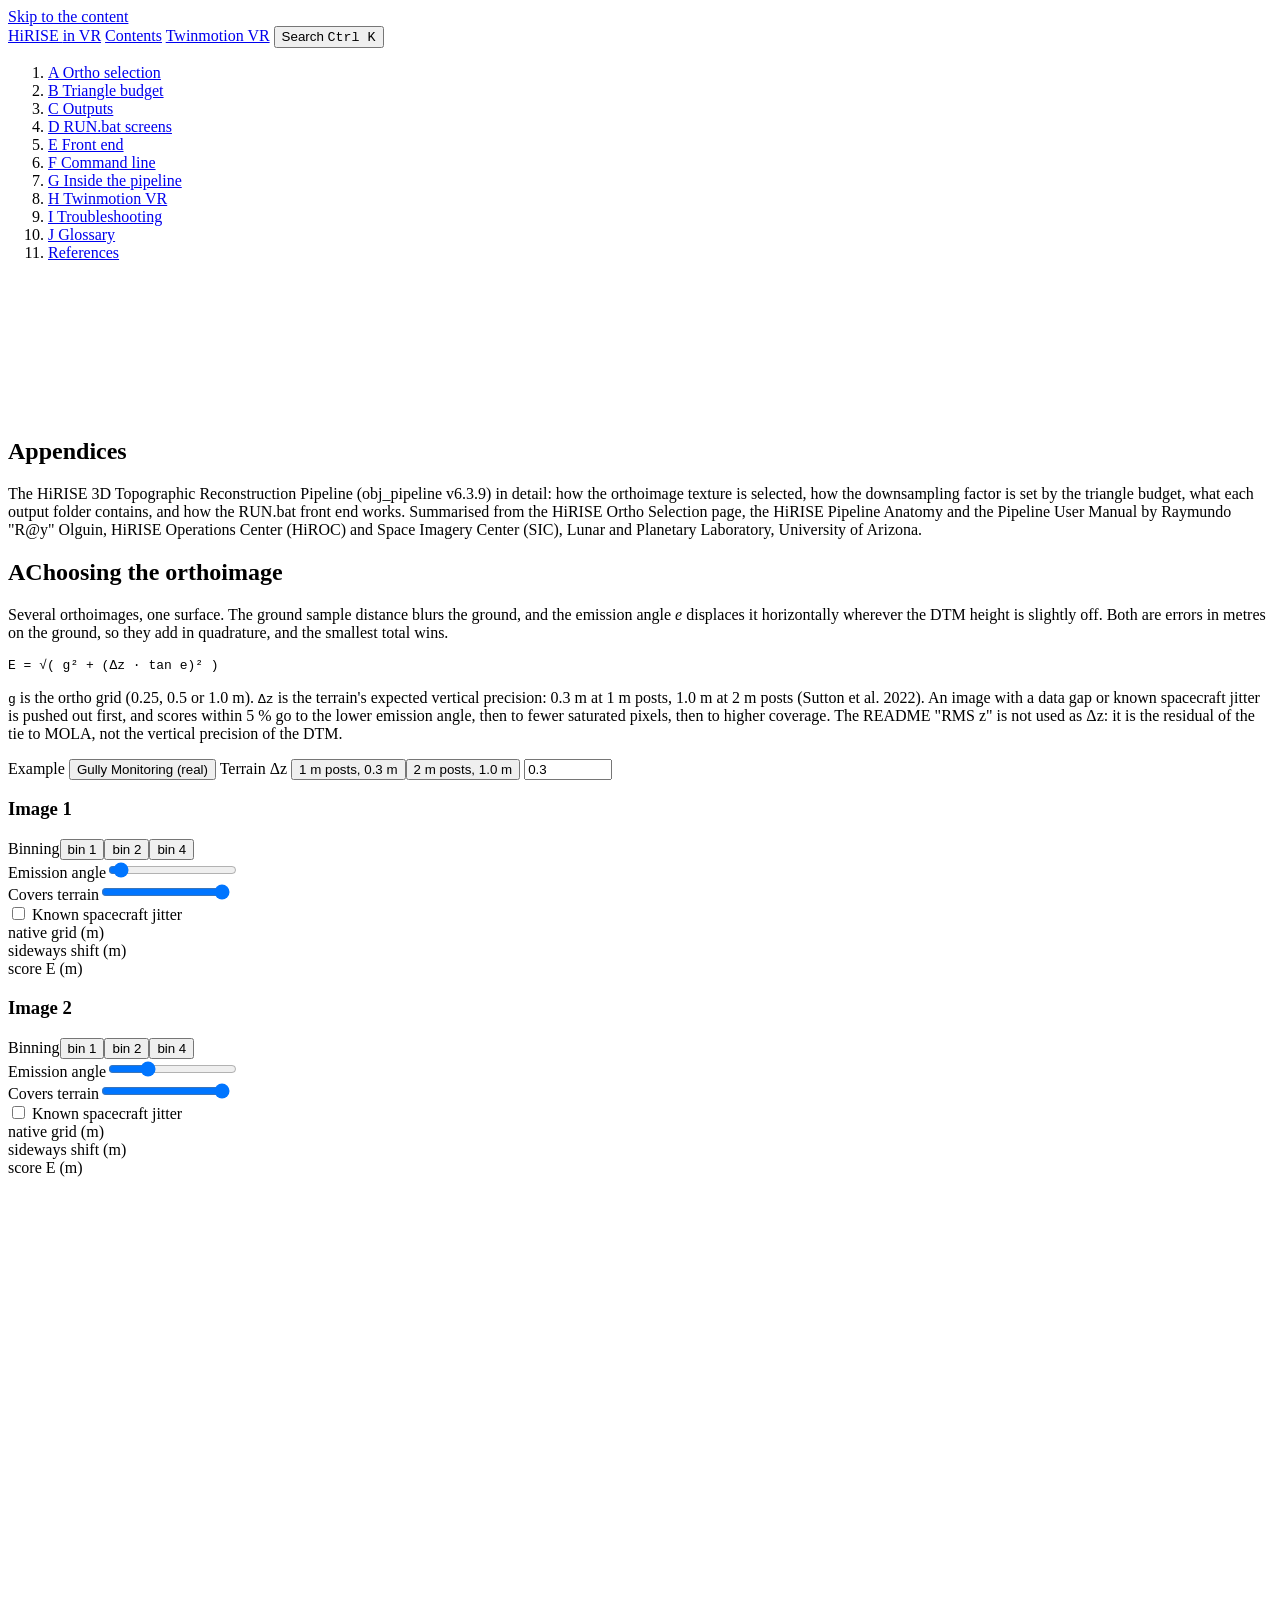
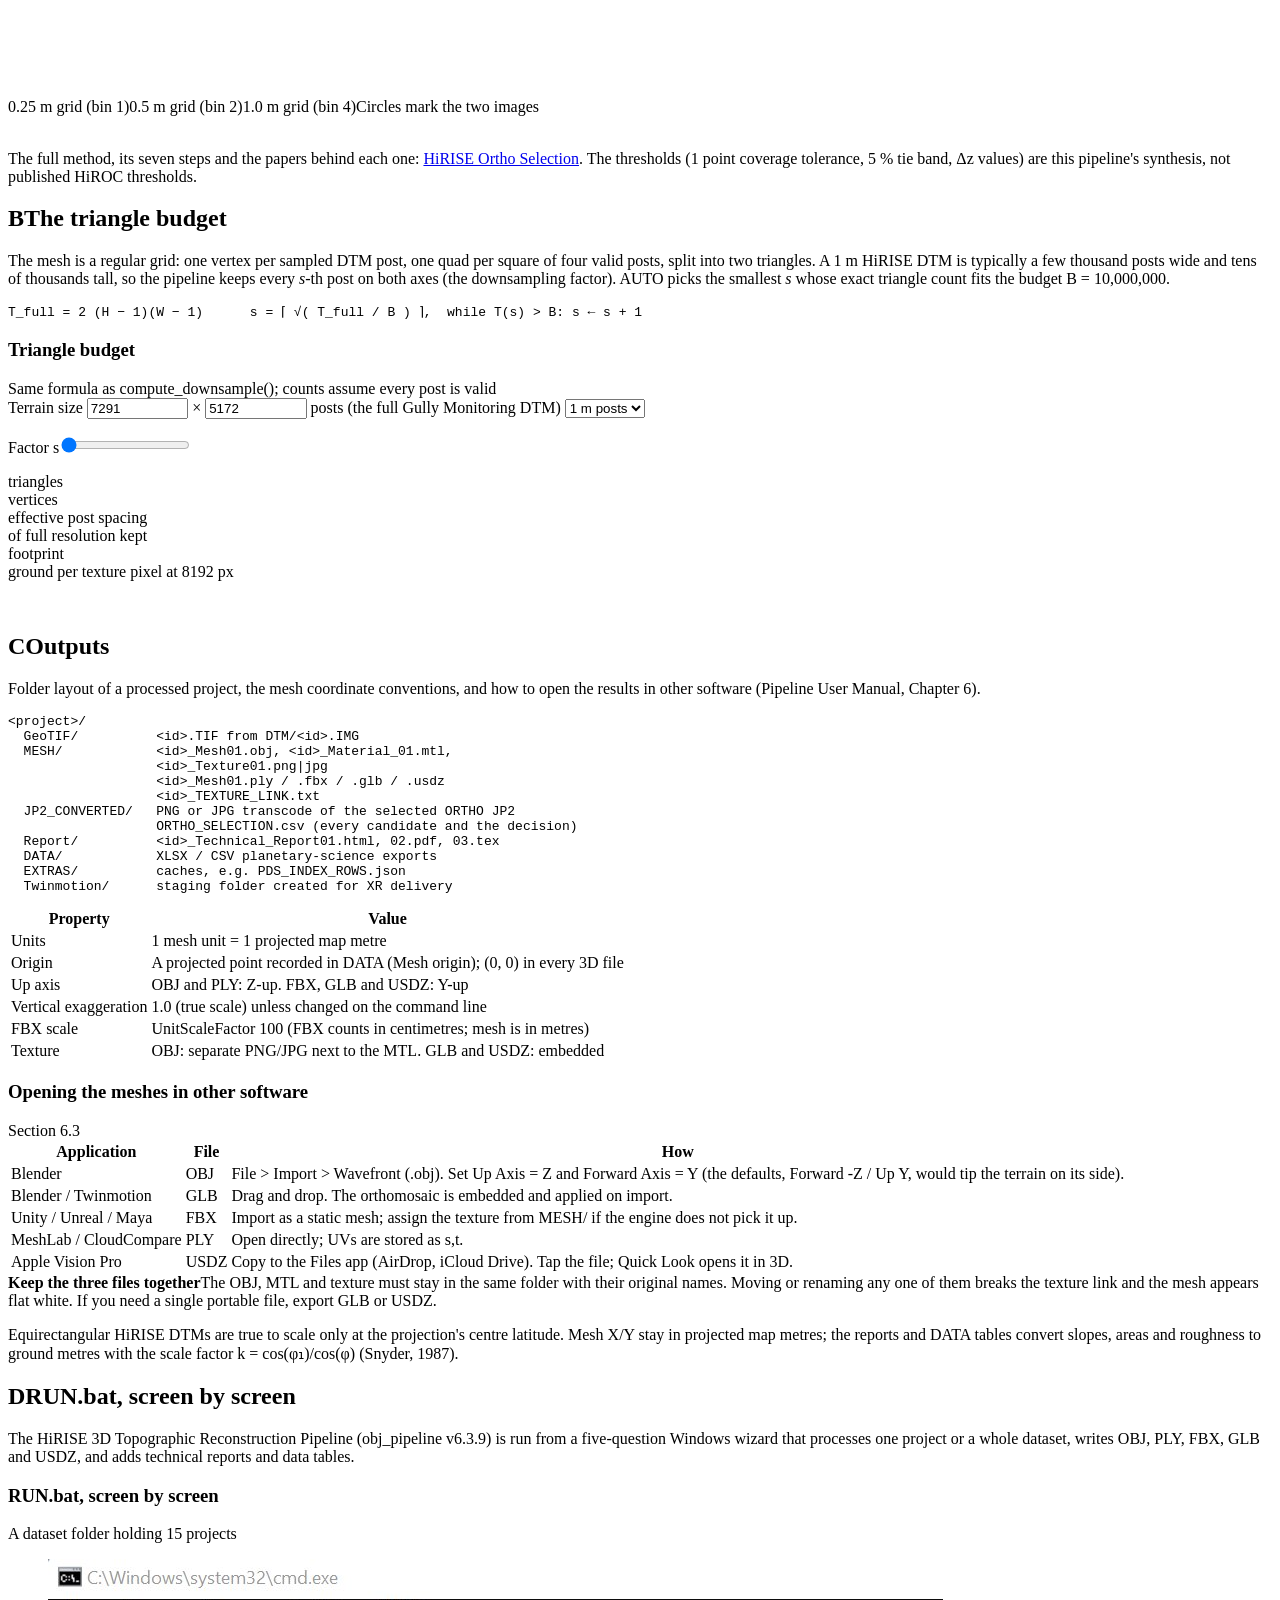
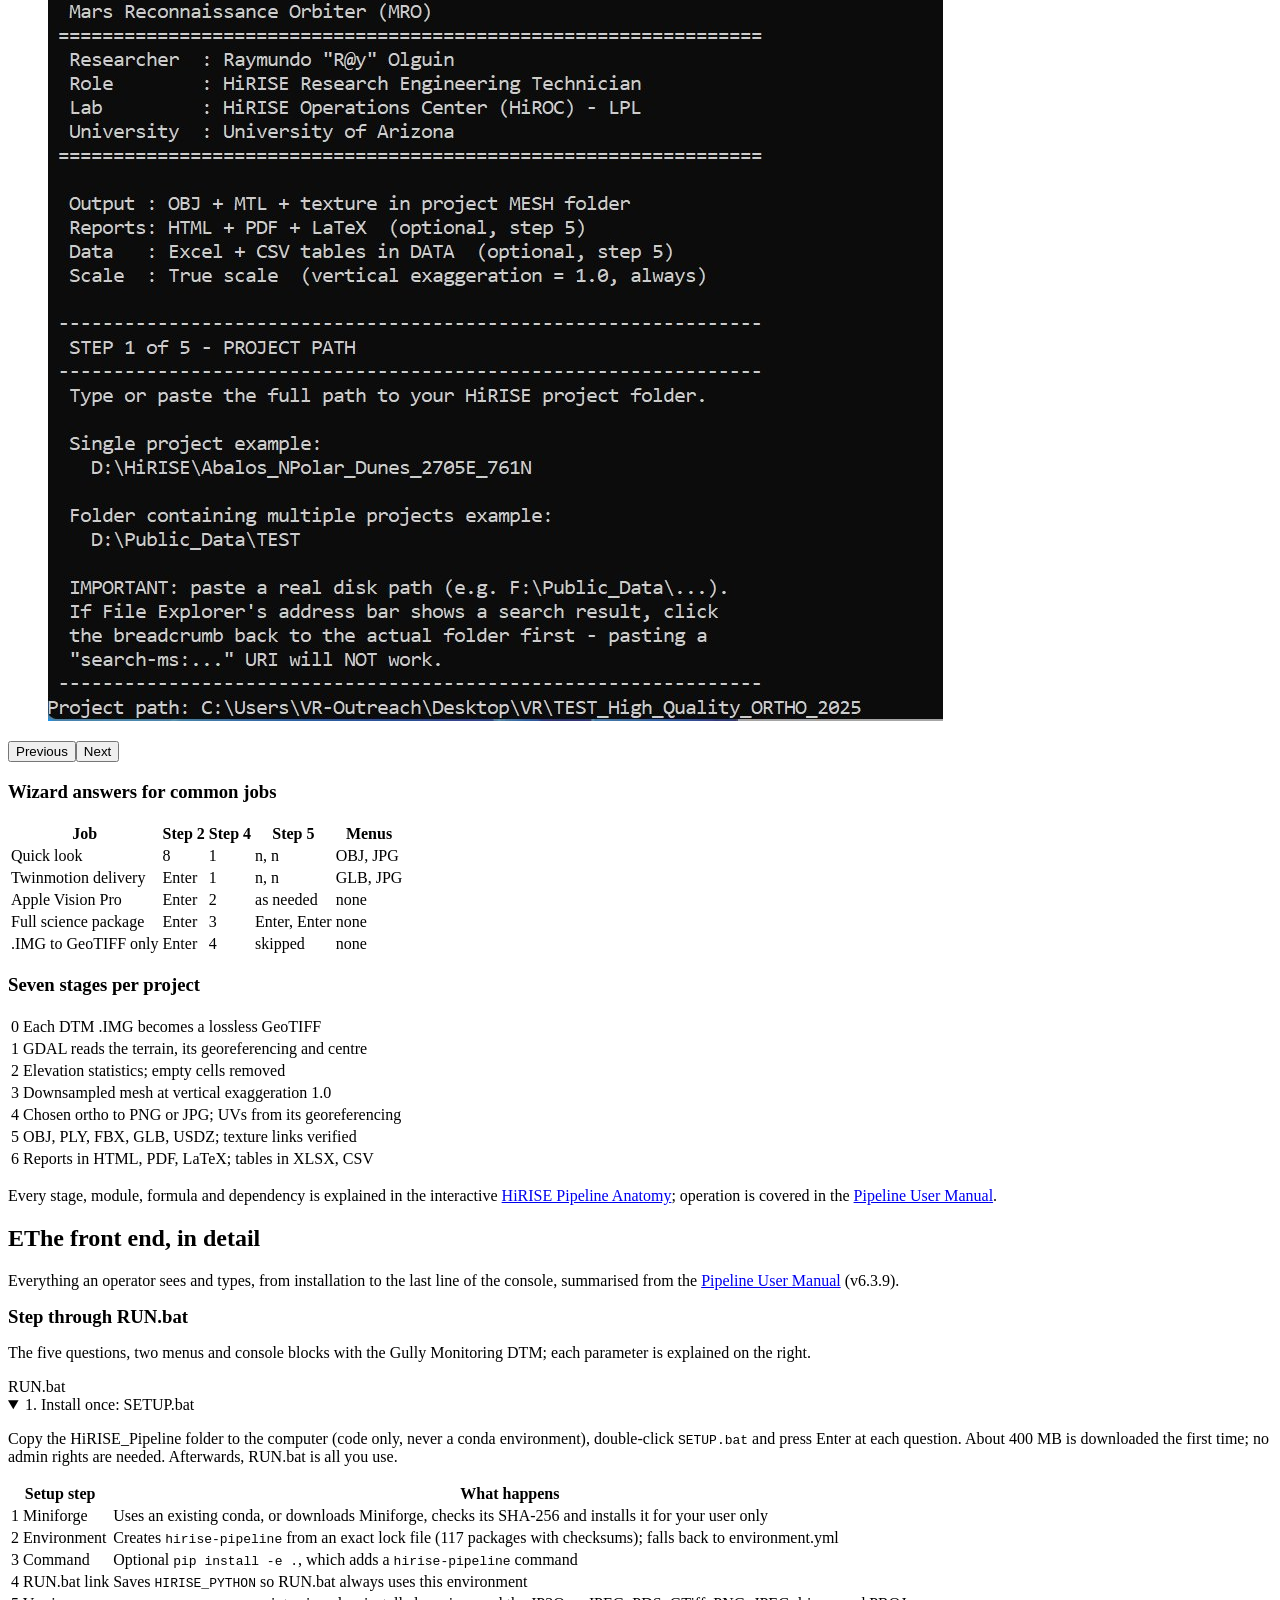
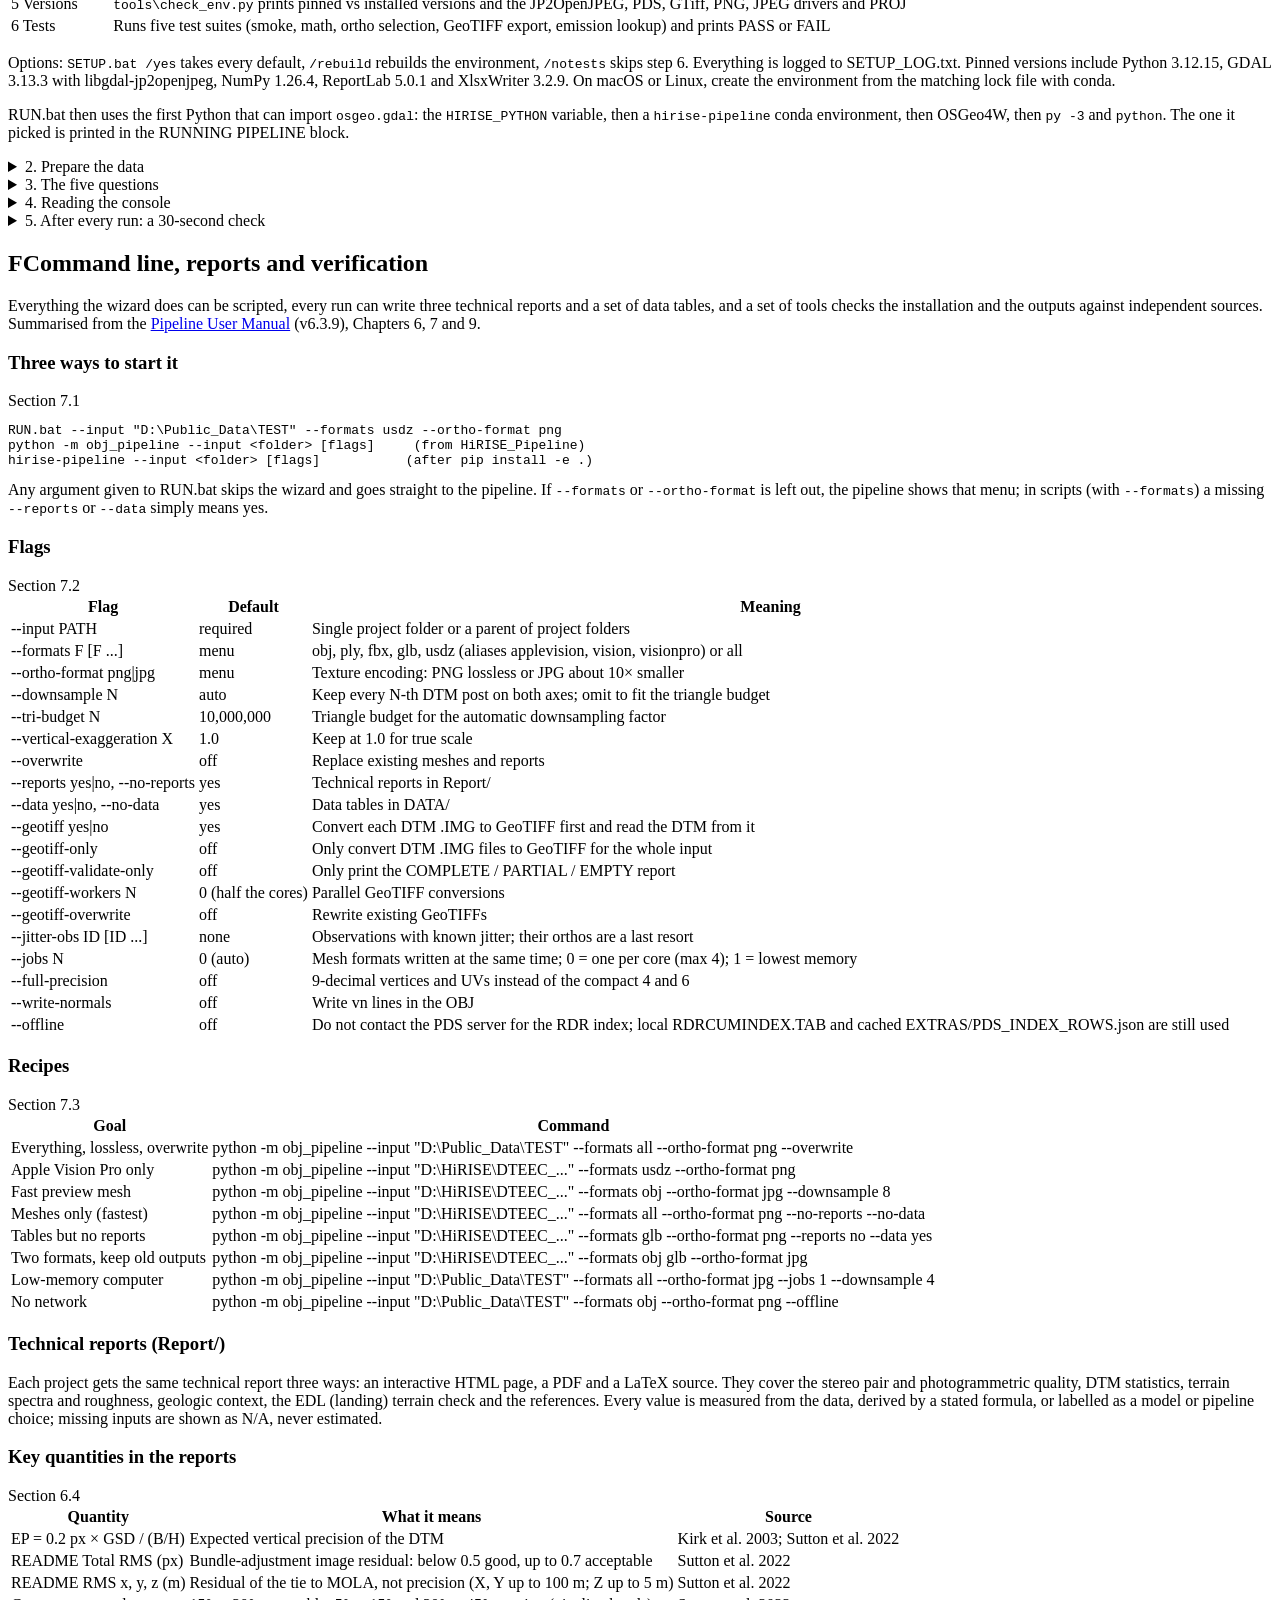
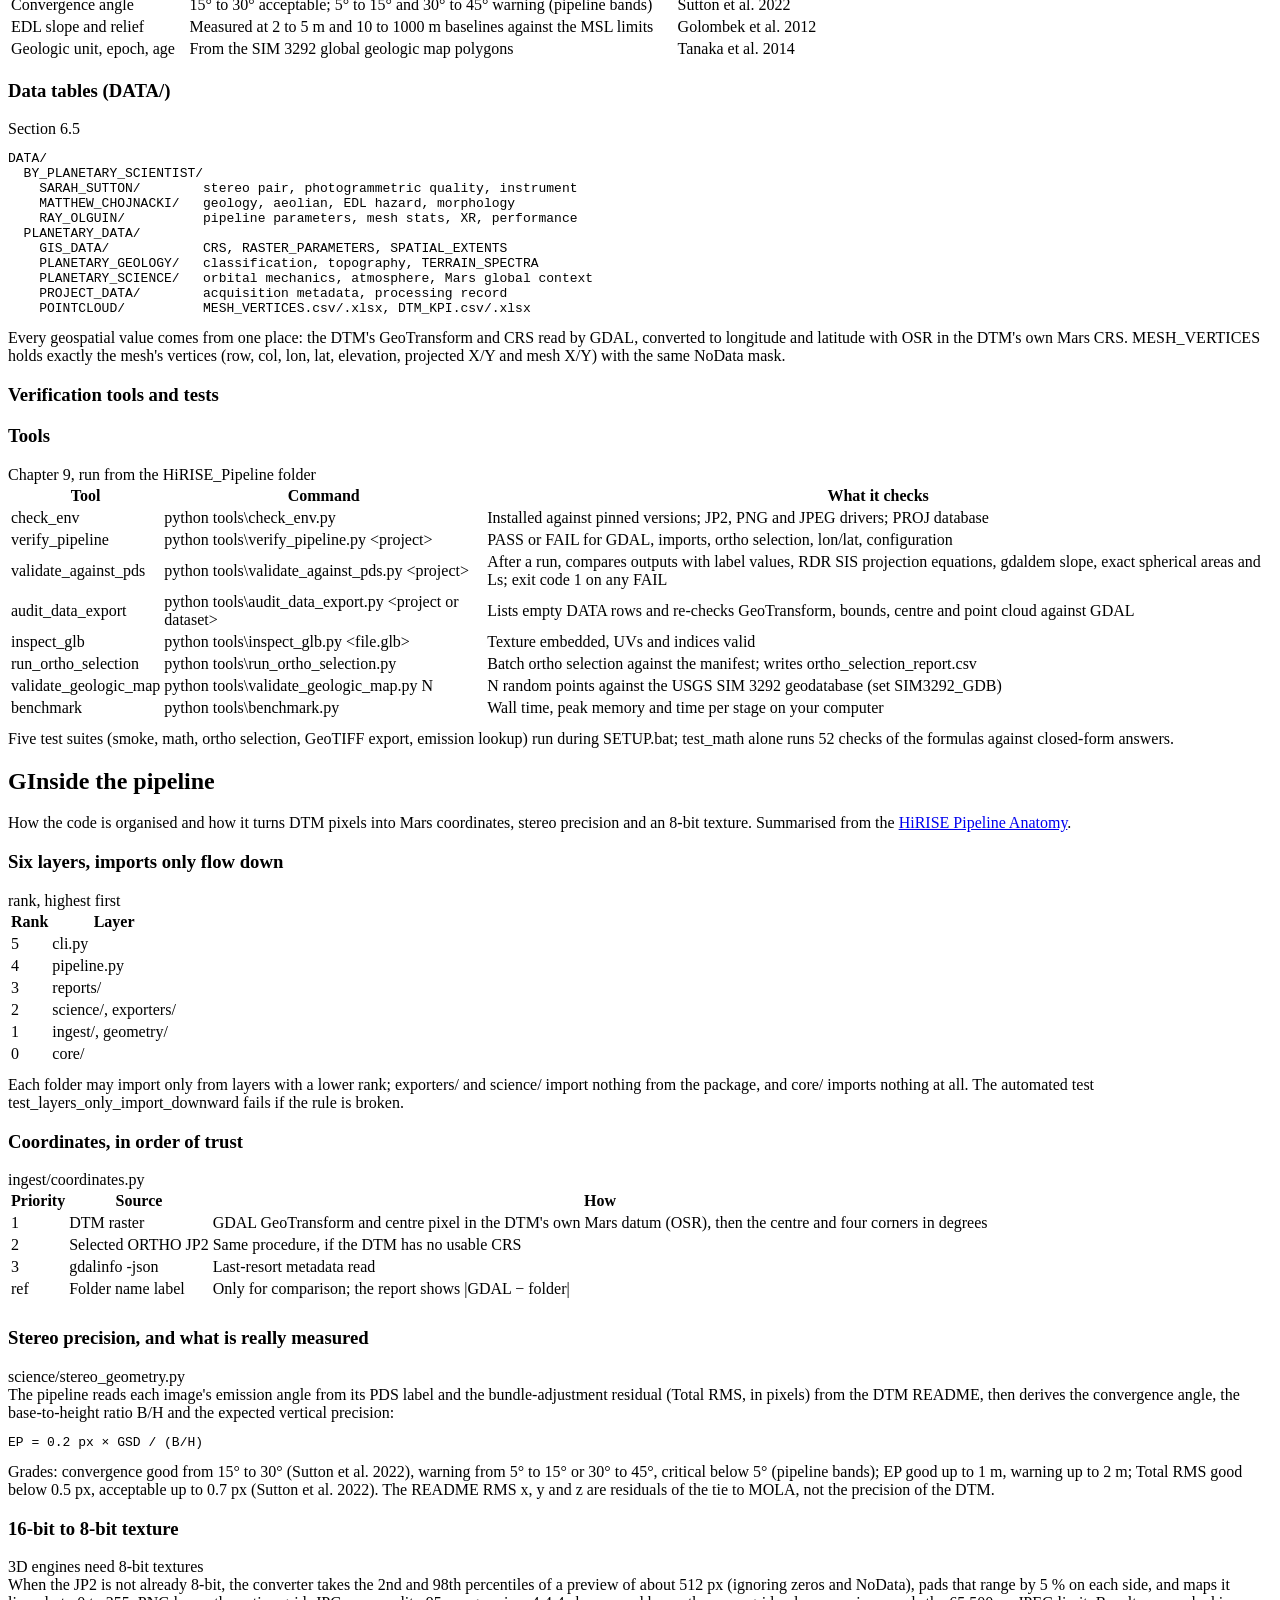
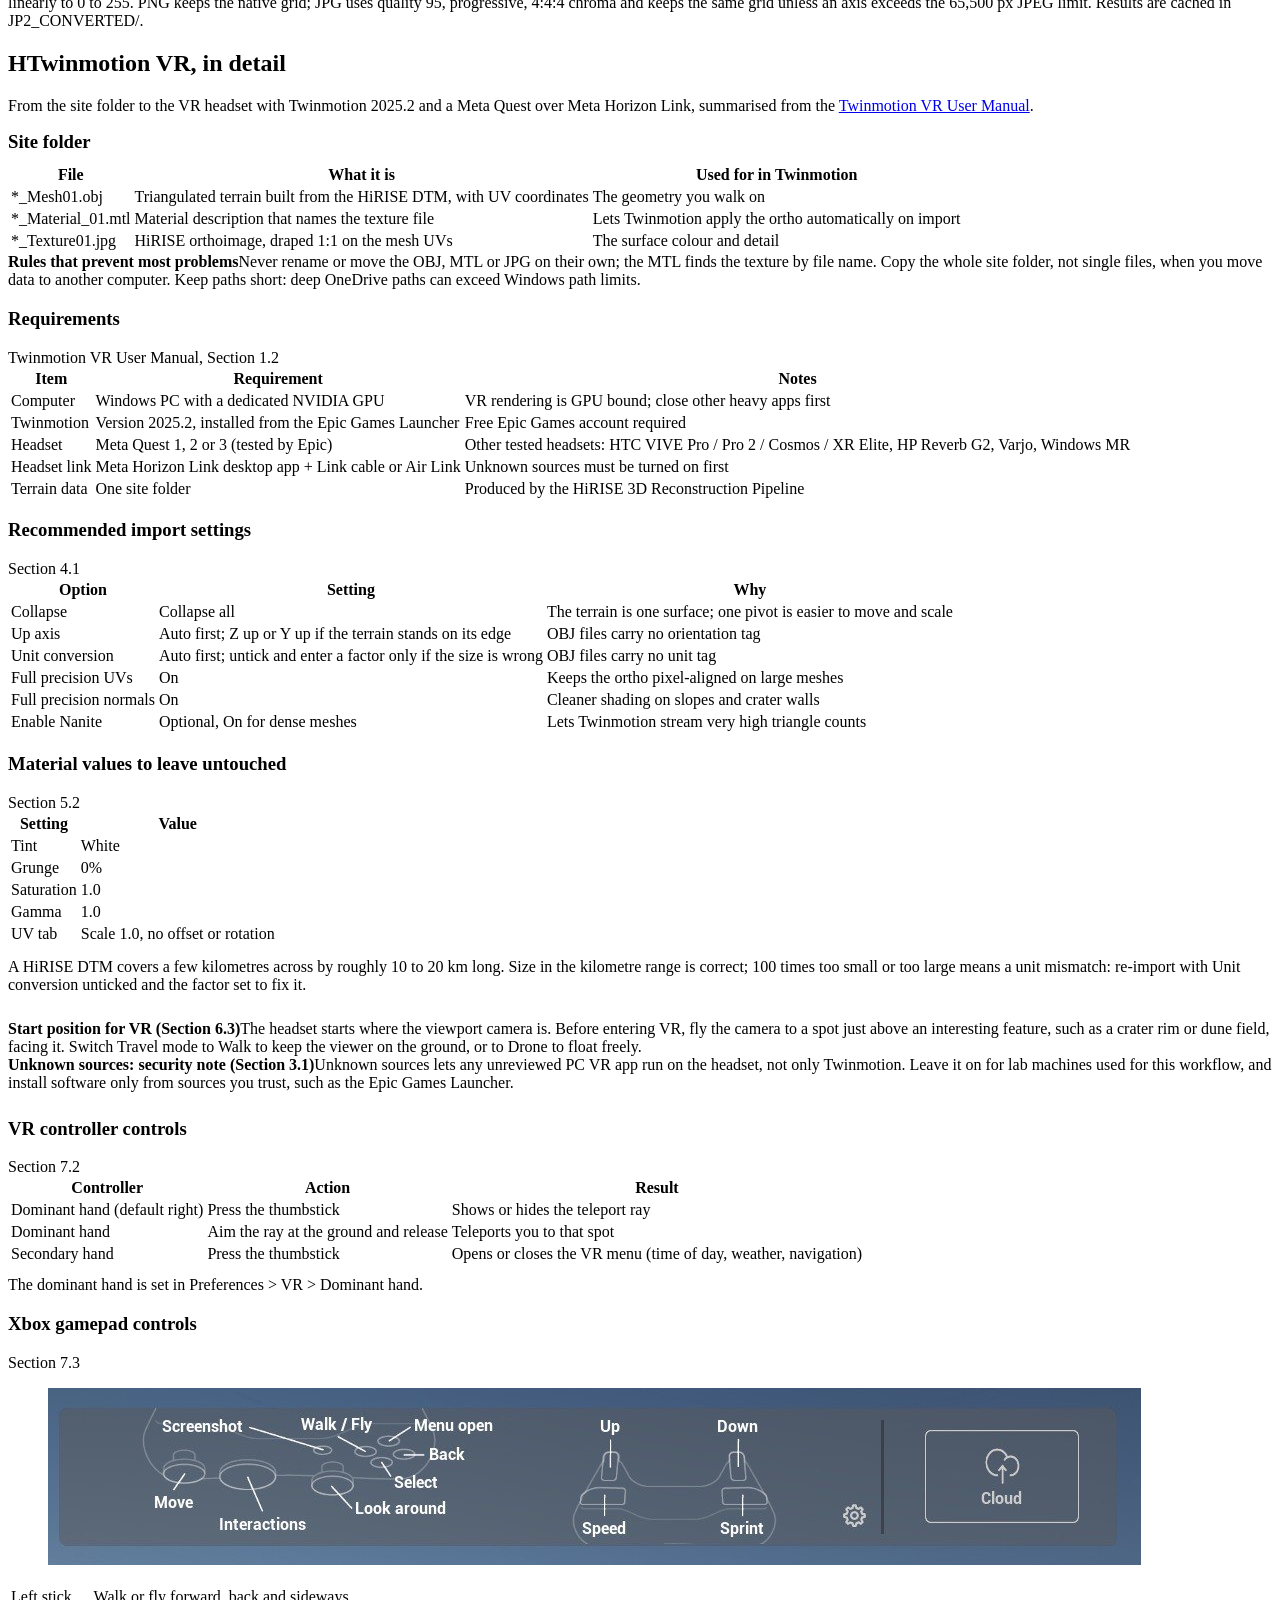
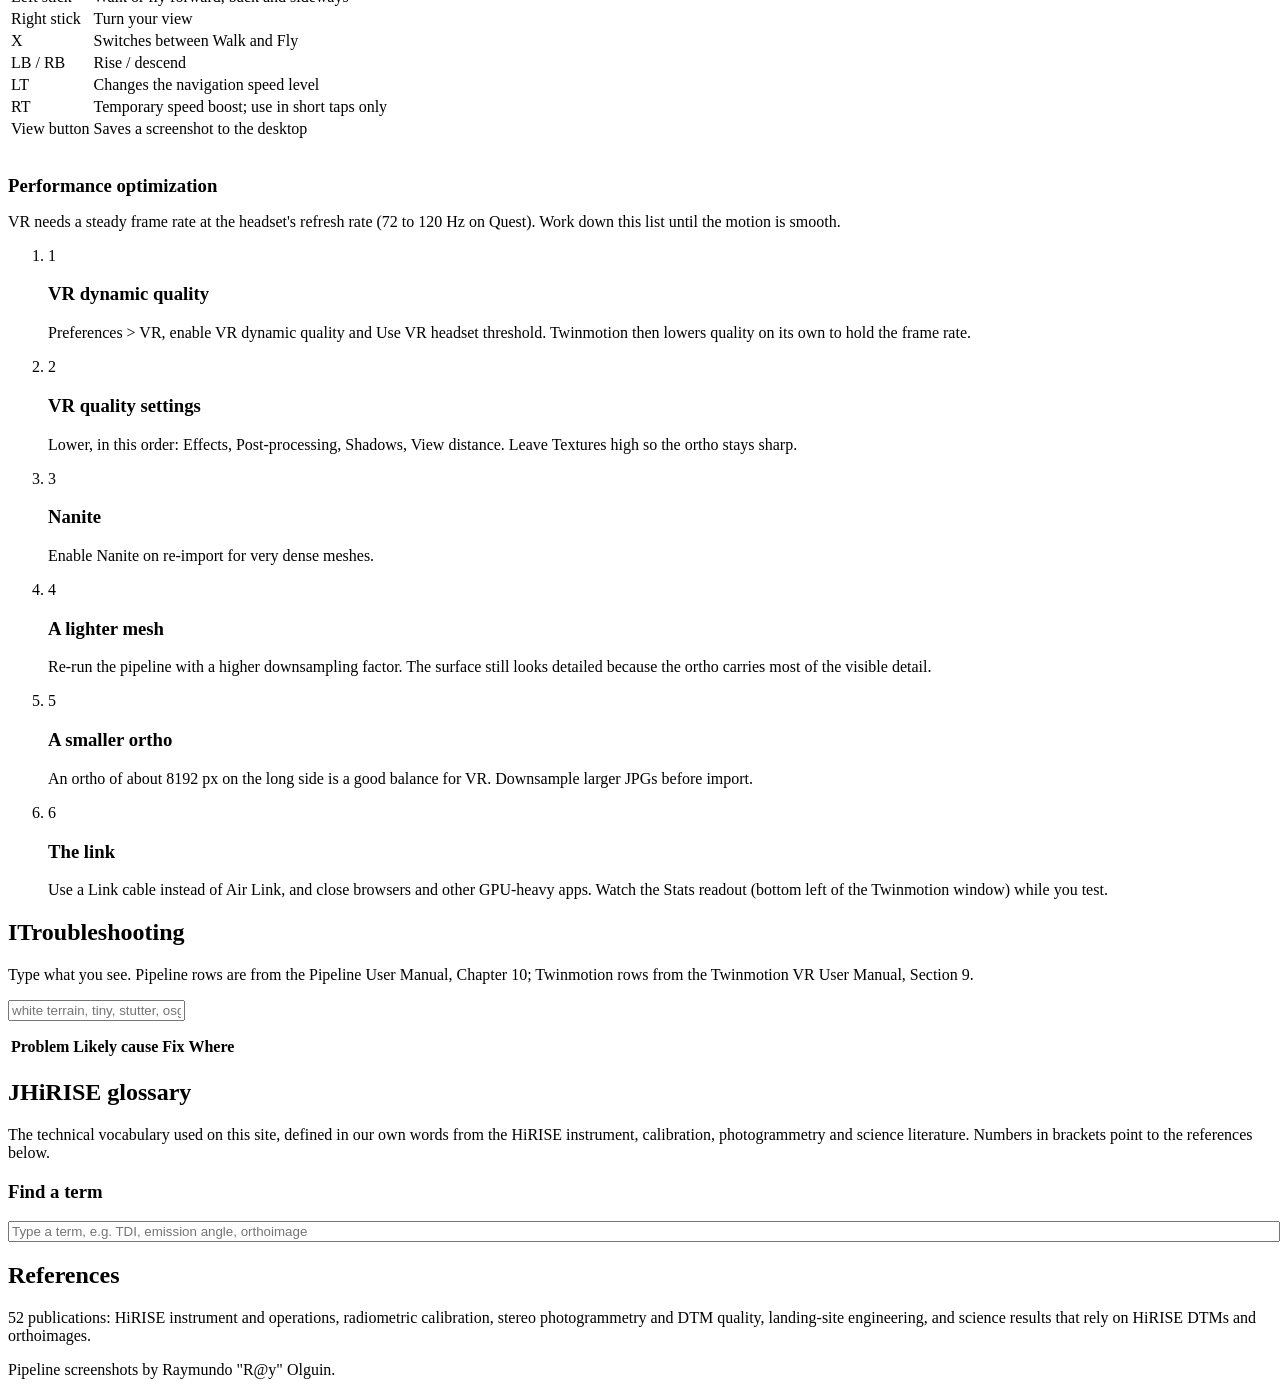
==== science.html @ b218858b "Add files via upload" ====
<!doctype html>
<html lang="en">
<head>
<meta charset="utf-8">
<meta name="viewport" content="width=device-width, initial-scale=1, viewport-fit=cover">
<title>How it works: HiRISE in VR, the science and the tools</title>
<meta name="description" content="Viewing HiRISE terrain meshes and orthoimages in virtual reality: the HiRISE 3D Topographic Reconstruction Pipeline and Twinmotion VR. By Raymundo &quot;R@y&quot; Olguin, HiROC and SIC, LPL, University of Arizona.">
<meta name="author" content="Raymundo &quot;R@y&quot; Olguin">
<meta name="theme-color" content="#0B0D12">
<meta property="og:title" content="HiRISE in VR: fly over Mars">
<meta property="og:description" content="From a HiRISE stereo DTM to a true-scale, textured mesh in a VR headset.">
<meta property="og:image" content="docs/img/hero_terrain_render.jpg">
<link rel="preconnect" href="https://fonts.googleapis.com">
<link rel="preconnect" href="https://fonts.gstatic.com" crossorigin>
<link rel="stylesheet" href="https://fonts.googleapis.com/css2?family=Instrument+Serif:ital@0;1&family=Geist:wght@300..700&family=Geist+Mono:wght@400;500&display=swap">
<link rel="stylesheet" href="assets/css/site.css">
<script type="importmap">{"imports":{
  "three":"./assets/vendor/three/three.module.min.js",
  "three/webgpu":"./assets/vendor/three/three.webgpu.min.js",
  "three/addons/":"./assets/vendor/three/addons/"}}</script>
</head>
<body>
<a class="skip" href="#main">Skip to the content</a>
<div class="progress-line" aria-hidden="true"></div>
<header class="bar solid" id="bar"><div class="wrap">
  <a class="mark" href="index.html">HiRISE <span>in VR</span></a>
  <span class="sp"></span>
  <a class="link" href="index.html#contents">Contents</a>
  <a class="link" href="#twinmotion">Twinmotion VR</a>
  <button class="kbtn" type="button" id="kOpen" aria-haspopup="dialog">Search <kbd id="kKey">Ctrl K</kbd></button>
</div></header>
<nav class="rail show" id="rail" aria-label="Appendices">
  <ol>
    <li><a href="#texture">A Ortho selection</a></li>
    <li><a href="#mesh">B Triangle budget</a></li>
    <li><a href="#outputs">C Outputs</a></li>
    <li><a href="#pipeline">D RUN.bat screens</a></li>
    <li><a href="#frontend">E Front end</a></li>
    <li><a href="#cli">F Command line</a></li>
    <li><a href="#anatomy">G Inside the pipeline</a></li>
    <li><a href="#twinmotion">H Twinmotion VR</a></li>
    <li><a href="#help">I Troubleshooting</a></li>
    <li><a href="#glossary">J Glossary</a></li>
    <li><a href="#refs">References</a></li>
  </ol>
</nav>
<main id="main"><div class="wrap">
<section class="sec" style="padding-top:140px;padding-bottom:0" id="intro">
  <div class="sec-head plain">
    <h2>Appendices</h2>
    <p>The HiRISE 3D Topographic Reconstruction Pipeline (obj_pipeline v6.3.9) in detail: how the orthoimage texture is selected, how the downsampling factor is set by the triangle budget, what each output folder contains, and how the RUN.bat front end works. Summarised from the HiRISE Ortho Selection page, the HiRISE Pipeline Anatomy and the Pipeline User Manual by Raymundo "R@y" Olguin, HiRISE Operations Center (HiROC) and Space Imagery Center (SIC), Lunar and Planetary Laboratory, University of Arizona.</p>
  </div>
</section>
<section class="sec" id="texture">
  <div class="sec-head plain">
    <h2><span class="no">A</span>Choosing the orthoimage</h2>
    <p>Several orthoimages, one surface. The ground sample distance blurs the ground, and the emission angle <i>e</i> displaces it horizontally wherever the DTM height is slightly off. Both are errors in metres on the ground, so they add in quadrature, and the smallest total wins.</p>
  </div>
  <pre class="formula">E = √( g² + (Δz · tan e)² )</pre>
  <p class="prose small"><code>g</code> is the ortho grid (0.25, 0.5 or 1.0 m). <code>Δz</code> is the terrain's expected vertical precision: 0.3 m at 1 m posts, 1.0 m at 2 m posts (Sutton et al. 2022). An image with a data gap or known spacecraft jitter is pushed out first, and scores within 5 % go to the lower emission angle, then to fewer saturated pixels, then to higher coverage. The README "RMS z" is not used as &Delta;z: it is the residual of the tie to MOLA, not the vertical precision of the DTM.</p>
  <div class="tool calc" id="calc">
    <div class="calc-top">
      <label>Example</label>
      <span class="seg" role="group" aria-label="Examples" id="presetSeg"><button type="button" data-p="site" aria-pressed="true">Gully Monitoring (real)</button></span>
      <label for="dz">Terrain Δz</label>
      <span class="seg" role="group" aria-label="Terrain precision" id="dzSeg"><button type="button" data-dz="0.3" aria-pressed="true">1 m posts, 0.3 m</button><button type="button" data-dz="1.0" aria-pressed="false">2 m posts, 1.0 m</button></span>
      <input type="number" id="dz" min="0.05" max="3" step="0.05" value="0.3" aria-label="Δz in metres" style="width:6em">
    </div>
    <div class="imgs">
      <div class="img" data-i="0">
        <h3><span id="name0">Image 1</span> <span class="status" id="st0"></span></h3>
        <div class="row"><label>Binning</label><span class="seg bseg" role="group" aria-label="Image 1 binning"><button type="button" data-b="1" aria-pressed="true">bin 1</button><button type="button" data-b="2" aria-pressed="false">bin 2</button><button type="button" data-b="4" aria-pressed="false">bin 4</button></span></div>
        <div class="row"><label for="e0">Emission angle</label><input type="range" id="e0" min="0" max="30" step="0.01" value="1.37"><span class="val" id="e0v"></span></div>
        <div class="row"><label for="c0">Covers terrain</label><input type="range" id="c0" min="70" max="100" step="0.5" value="100"><span class="val" id="c0v"></span></div>
        <label class="chk"><input type="checkbox" id="j0"> Known spacecraft jitter</label>
        <div class="out"><div><b id="g0"></b><span>native grid (m)</span></div><div><b id="m0"></b><span>sideways shift (m)</span></div><div><b id="s0"></b><span>score E (m)</span></div></div>
      </div>
      <div class="img" data-i="1">
        <h3><span id="name1">Image 2</span> <span class="status" id="st1"></span></h3>
        <div class="row"><label>Binning</label><span class="seg bseg" role="group" aria-label="Image 2 binning"><button type="button" data-b="1" aria-pressed="true">bin 1</button><button type="button" data-b="2" aria-pressed="false">bin 2</button><button type="button" data-b="4" aria-pressed="false">bin 4</button></span></div>
        <div class="row"><label for="e1">Emission angle</label><input type="range" id="e1" min="0" max="30" step="0.01" value="8.48"><span class="val" id="e1v"></span></div>
        <div class="row"><label for="c1">Covers terrain</label><input type="range" id="c1" min="70" max="100" step="0.5" value="100"><span class="val" id="c1v"></span></div>
        <label class="chk"><input type="checkbox" id="j1"> Known spacecraft jitter</label>
        <div class="out"><div><b id="g1"></b><span>native grid (m)</span></div><div><b id="m1"></b><span>sideways shift (m)</span></div><div><b id="s1"></b><span>score E (m)</span></div></div>
      </div>
    </div>
    <div class="verdict" id="verdict" aria-live="polite"></div>
    <div class="chart">
      <svg id="plot" viewBox="0 0 660 270" role="img" aria-label="Score E against emission angle for each grid"></svg>
      <div class="legend"><span><i style="background:var(--glow)"></i>0.25 m grid (bin 1)</span><span><i style="background:var(--dust)"></i>0.5 m grid (bin 2)</span><span><i style="background:var(--muted)"></i>1.0 m grid (bin 4)</span><span>Circles mark the two images</span></div>
    </div>
    <p class="small muted" style="padding:0 20px 18px;margin:0" id="calcNote"></p>
  </div>
  <p class="prose small muted">The full method, its seven steps and the papers behind each one: <a href="docs/interactive/HiRISE_Ortho_Selection.html">HiRISE Ortho Selection</a>. The thresholds (1 point coverage tolerance, 5 % tie band, Δz values) are this pipeline's synthesis, not published HiROC thresholds.</p>
</section>
<section class="sec" id="mesh">
  <div class="sec-head plain">
    <h2><span class="no">B</span>The triangle budget</h2>
    <p>The mesh is a regular grid: one vertex per sampled DTM post, one quad per square of four valid posts, split into two triangles. A 1 m HiRISE DTM is typically a few thousand posts wide and tens of thousands tall, so the pipeline keeps every <i>s</i>-th post on both axes (the downsampling factor). AUTO picks the smallest <i>s</i> whose exact triangle count fits the budget B = 10,000,000.</p>
  </div>
  <pre class="formula wrap">T_full = 2 (H − 1)(W − 1)      s = ⌈ √( T_full / B ) ⌉,  while T(s) &gt; B: s ← s + 1</pre>
  <div class="tool">
    <div class="tool-h"><h3>Triangle budget</h3><span>Same formula as compute_downsample(); counts assume every post is valid</span></div>
    <div class="tool-b" style="display:grid;gap:16px">
      <div class="row"><label>Terrain size</label>
        <input type="number" id="bH" value="7291" min="10" step="1" aria-label="rows" style="width:7em"> × <input type="number" id="bW" value="5172" min="10" step="1" aria-label="columns" style="width:7em"> <span class="muted small">posts (the full Gully Monitoring DTM)</span>
        <select id="bPost" aria-label="Post spacing"><option value="1">1 m posts</option><option value="2">2 m posts</option></select></div>
      <div class="row"><label for="bS">Factor s</label><input type="range" id="bS" min="0" max="16" step="1" value="0"><span class="val" id="bSv"></span></div>
      <div class="kpis">
        <div><b id="kT"></b><span>triangles</span></div>
        <div><b id="kV"></b><span>vertices</span></div>
        <div><b id="kP"></b><span>effective post spacing</span></div>
        <div><b id="kR"></b><span>of full resolution kept</span></div>
                        <div><b id="kF"></b><span>footprint</span></div>
        <div><b id="kX"></b><span>ground per texture pixel at 8192 px</span></div>
      </div>
      <div class="bars" id="bars"></div>
      <div class="callout" id="bVerdict"></div>
    </div>
  </div>
</section>
<section class="sec" id="outputs">
  <div class="sec-head plain">
    <h2><span class="no">C</span>Outputs</h2>
    <p>Folder layout of a processed project, the mesh coordinate conventions, and how to open the results in other software (Pipeline User Manual, Chapter 6).</p>
  </div>
  <div class="split wide" style="align-items:start">
<pre>&lt;project&gt;/
  GeoTIF/          &lt;id&gt;.TIF from DTM/&lt;id&gt;.IMG
  MESH/            &lt;id&gt;_Mesh01.obj, &lt;id&gt;_Material_01.mtl,
                   &lt;id&gt;_Texture01.png|jpg
                   &lt;id&gt;_Mesh01.ply / .fbx / .glb / .usdz
                   &lt;id&gt;_TEXTURE_LINK.txt
  JP2_CONVERTED/   PNG or JPG transcode of the selected ORTHO JP2
                   ORTHO_SELECTION.csv (every candidate and the decision)
  Report/          &lt;id&gt;_Technical_Report01.html, 02.pdf, 03.tex
  DATA/            XLSX / CSV planetary-science exports
  EXTRAS/          caches, e.g. PDS_INDEX_ROWS.json
  Twinmotion/      staging folder created for XR delivery</pre>
    <div class="tool"><div class="tool-b tbl"><table>
      <thead><tr><th>Property</th><th>Value</th></tr></thead><tbody>
      <tr><td>Units</td><td>1 mesh unit = 1 projected map metre</td></tr>
      <tr><td>Origin</td><td>A projected point recorded in DATA (Mesh origin); (0, 0) in every 3D file</td></tr>
      <tr><td>Up axis</td><td>OBJ and PLY: Z-up. FBX, GLB and USDZ: Y-up</td></tr>
      <tr><td>Vertical exaggeration</td><td>1.0 (true scale) unless changed on the command line</td></tr>
      <tr><td>FBX scale</td><td>UnitScaleFactor 100 (FBX counts in centimetres; mesh is in metres)</td></tr>
      <tr><td>Texture</td><td>OBJ: separate PNG/JPG next to the MTL. GLB and USDZ: embedded</td></tr></tbody></table></div></div>
  </div>
  <div class="tool"><div class="tool-h"><h3>Opening the meshes in other software</h3><span>Section 6.3</span></div><div class="tool-b tbl"><table>
    <thead><tr><th>Application</th><th>File</th><th>How</th></tr></thead><tbody>
    <tr><td>Blender</td><td>OBJ</td><td>File &gt; Import &gt; Wavefront (.obj). Set Up Axis = Z and Forward Axis = Y (the defaults, Forward -Z / Up Y, would tip the terrain on its side).</td></tr>
    <tr><td>Blender / Twinmotion</td><td>GLB</td><td>Drag and drop. The orthomosaic is embedded and applied on import.</td></tr>
    <tr><td>Unity / Unreal / Maya</td><td>FBX</td><td>Import as a static mesh; assign the texture from MESH/ if the engine does not pick it up.</td></tr>
    <tr><td>MeshLab / CloudCompare</td><td>PLY</td><td>Open directly; UVs are stored as s,t.</td></tr>
    <tr><td>Apple Vision Pro</td><td>USDZ</td><td>Copy to the Files app (AirDrop, iCloud Drive). Tap the file; Quick Look opens it in 3D.</td></tr></tbody></table></div></div>
  <div class="callout warn"><b>Keep the three files together</b>The OBJ, MTL and texture must stay in the same folder with their original names. Moving or renaming any one of them breaks the texture link and the mesh appears flat white. If you need a single portable file, export GLB or USDZ.</div>
  <p class="small muted prose">Equirectangular HiRISE DTMs are true to scale only at the projection's centre latitude. Mesh X/Y stay in projected map metres; the reports and DATA tables convert slopes, areas and roughness to ground metres with the scale factor k = cos(φ₁)/cos(φ) (Snyder, 1987).</p>
</section>
<section class="sec" id="pipeline">
  <div class="sec-head plain">
    <h2><span class="no">D</span>RUN.bat, screen by screen</h2>
    <p>The HiRISE 3D Topographic Reconstruction Pipeline (obj_pipeline v6.3.9) is run from a five-question Windows wizard that processes one project or a whole dataset, writes OBJ, PLY, FBX, GLB and USDZ, and adds technical reports and data tables.</p>
  </div>
  <div class="tool">
    <div class="tool-h"><h3>RUN.bat, screen by screen</h3><span>A dataset folder holding 15 projects</span></div>
    <div class="tool-b gallery">
      <div><figure><img id="wzImg" src="docs/img/pl_fig01_step1_path.jpg" alt=""><figcaption id="wzCap"></figcaption></figure>
        <div class="navbtns"><button type="button" id="wzPrev">Previous</button><span class="pos" id="wzPos"></span><button type="button" id="wzNext">Next</button></div></div>
      <ol class="steplist" id="wzList"></ol>
    </div>
  </div>
  <div class="split">
    <div class="tool"><div class="tool-h"><h3>Wizard answers for common jobs</h3></div><div class="tool-b tbl"><table>
      <thead><tr><th>Job</th><th>Step 2</th><th>Step 4</th><th>Step 5</th><th>Menus</th></tr></thead><tbody>
      <tr><td>Quick look</td><td>8</td><td>1</td><td>n, n</td><td>OBJ, JPG</td></tr>
      <tr><td>Twinmotion delivery</td><td>Enter</td><td>1</td><td>n, n</td><td>GLB, JPG</td></tr>
      <tr><td>Apple Vision Pro</td><td>Enter</td><td>2</td><td>as needed</td><td>none</td></tr>
      <tr><td>Full science package</td><td>Enter</td><td>3</td><td>Enter, Enter</td><td>none</td></tr>
      <tr><td>.IMG to GeoTIFF only</td><td>Enter</td><td>4</td><td>skipped</td><td>none</td></tr></tbody></table></div></div>
    <div class="tool"><div class="tool-h"><h3>Seven stages per project</h3></div><div class="tool-b tbl"><table><tbody>
      <tr><td>0</td><td>Each DTM .IMG becomes a lossless GeoTIFF</td></tr>
      <tr><td>1</td><td>GDAL reads the terrain, its georeferencing and centre</td></tr>
      <tr><td>2</td><td>Elevation statistics; empty cells removed</td></tr>
      <tr><td>3</td><td>Downsampled mesh at vertical exaggeration 1.0</td></tr>
      <tr><td>4</td><td>Chosen ortho to PNG or JPG; UVs from its georeferencing</td></tr>
      <tr><td>5</td><td>OBJ, PLY, FBX, GLB, USDZ; texture links verified</td></tr>
      <tr><td>6</td><td>Reports in HTML, PDF, LaTeX; tables in XLSX, CSV</td></tr></tbody></table></div></div>
  </div>
  <p class="prose small muted">Every stage, module, formula and dependency is explained in the interactive <a href="docs/interactive/HiRISE_Pipeline_Anatomy.html">HiRISE Pipeline Anatomy</a>; operation is covered in the <a href="docs/manuals/HiRISE_Pipeline_User_Manual.pdf">Pipeline User Manual</a>.</p>
</section>
<section class="sec" id="frontend">
  <div class="sec-head plain">
    <h2><span class="no">E</span>The front end, in detail</h2>
    <p>Everything an operator sees and types, from installation to the last line of the console, summarised from the <a href="docs/manuals/HiRISE_Pipeline_User_Manual.pdf">Pipeline User Manual</a> (v6.3.9).</p>
  </div>
  <h3 style="margin:8px 0 4px">Step through RUN.bat</h3>
  <p class="small muted">The five questions, two menus and console blocks with the Gully Monitoring DTM; each parameter is explained on the right.</p>
  <div class="tool wz">
    <div class="wz-grid">
      <div class="wz-left">
        <div class="wz-bar"><i></i><i></i><i></i><span>RUN.bat</span></div>
        <div class="wz-term" id="wzTerm" aria-live="polite" role="log"></div>
        <div class="wz-opts" id="wzOpts"></div>
      </div>
      <div class="wz-side">
        <div id="wzSide"></div>
        <button type="button" class="btn line" id="wzRestart" hidden>Start again</button>
      </div>
    </div>
  </div>
  
  <div class="faq wide">
    <details open><summary>1. Install once: SETUP.bat</summary>
      <p>Copy the HiRISE_Pipeline folder to the computer (code only, never a conda environment), double-click <code>SETUP.bat</code> and press Enter at each question. About 400 MB is downloaded the first time; no admin rights are needed. Afterwards, RUN.bat is all you use.</p>
      <div class="tbl"><table><thead><tr><th>Setup step</th><th>What happens</th></tr></thead><tbody>
        <tr><td>1 Miniforge</td><td>Uses an existing conda, or downloads Miniforge, checks its SHA-256 and installs it for your user only</td></tr>
        <tr><td>2 Environment</td><td>Creates <code>hirise-pipeline</code> from an exact lock file (117 packages with checksums); falls back to environment.yml</td></tr>
        <tr><td>3 Command</td><td>Optional <code>pip install -e .</code>, which adds a <code>hirise-pipeline</code> command</td></tr>
        <tr><td>4 RUN.bat link</td><td>Saves <code>HIRISE_PYTHON</code> so RUN.bat always uses this environment</td></tr>
        <tr><td>5 Versions</td><td><code>tools\check_env.py</code> prints pinned vs installed versions and the JP2OpenJPEG, PDS, GTiff, PNG, JPEG drivers and PROJ</td></tr>
        <tr><td>6 Tests</td><td>Runs five test suites (smoke, math, ortho selection, GeoTIFF export, emission lookup) and prints PASS or FAIL</td></tr>
      </tbody></table></div>
      <p class="small muted">Options: <code>SETUP.bat /yes</code> takes every default, <code>/rebuild</code> rebuilds the environment, <code>/notests</code> skips step 6. Everything is logged to SETUP_LOG.txt. Pinned versions include Python 3.12.15, GDAL 3.13.3 with libgdal-jp2openjpeg, NumPy 1.26.4, ReportLab 5.0.1 and XlsxWriter 3.2.9. On macOS or Linux, create the environment from the matching lock file with conda.</p>
      <p class="small">RUN.bat then uses the first Python that can import <code>osgeo.gdal</code>: the <code>HIRISE_PYTHON</code> variable, then a <code>hirise-pipeline</code> conda environment, then OSGeo4W, then <code>py -3</code> and <code>python</code>. The one it picked is printed in the RUNNING PIPELINE block.</p>
    </details>

    <details><summary>2. Prepare the data</summary>
      <p>Give the wizard one project folder, or a parent folder of many projects (the console then reports <b>Mode: DATASET</b> and runs them one after another).</p>
<pre>&lt;Project_Name_LLLLE_LLLN&gt;/
  DTEEC_&lt;obs1&gt;_&lt;obs2&gt;_A01.TIF     DTM GeoTIFF (root, DEM/ or DTM/), or
  DTM/DTEEC_..._A01.IMG (+ .LBL)   PDS3 DTM, converted in stage 0
  *_RED_A_01_ORTHO.JP2             orthos (A, B or C grid; RED and IRB)
  *.LBL                            labels with EMISSION_ANGLE, MRO:BINNING
  README / *.txt                   producer README
  JITTER.txt                       optional: observation IDs with known jitter</pre>
      <p>Only the DTM is required. Folder names carry an approximate location, read with one rule: a 4-digit longitude and a 3-digit latitude, both in tenths of a degree, east-positive. <code>1546E_049S</code> means 154.6° E, 4.9° S; <code>1546E_493S</code> would mean 49.3° S. The authoritative centre always comes from the DTM through GDAL, and Stage 1 warns when the two disagree.</p>
      <p class="small muted">Emission-angle labels and the manifest are found through <code>HIRISE_EMISSION_LABELS_ROOT</code> and <code>HIRISE_EMISSION_MANIFEST</code>, then a HiRISE_Emission_Labels folder next to the dataset, then <code>C:\Public_Data\HiRISE_Emission_Labels</code> and the same folder on D:, E:, F:.</p>
    </details>

    <details><summary>3. The five questions</summary>
      <div class="tbl"><table><thead><tr><th>Step</th><th>Prompt</th><th>Answers</th><th>Default</th></tr></thead><tbody>
        <tr><td>1</td><td>Project path</td><td>Paste a folder path; quotes are removed. Rejected: empty, a Windows Search result (search-ms:), any URI, a missing folder or a file</td><td>none</td></tr>
        <tr><td>2</td><td>DTM downsampling</td><td>Enter = AUTO from the 10,000,000-triangle budget; 1 = native (100 % of vertices); 2 = 25 %; 4 = 6.25 %; 8 = 1.56 %; any whole number works; text falls back to AUTO</td><td>AUTO</td></tr>
        <tr><td>3</td><td>Full precision? [y/N]</td><td>N = compact (vertices to 4 decimals, UVs to 6, no normals); y = 9 decimals plus normals, 3 to 4 times larger</td><td>N</td></tr>
        <tr><td>4</td><td>Output mode</td><td>1 Standard (two menus follow); 2 Apple Vision Pro (one USDZ with the native PNG texture); 3 All formats with PNG; 4 GeoTIFF only (skips step 5)</td><td>1</td></tr>
        <tr><td>5</td><td>Reports? Data tables?</td><td>Enter = yes, n = no. Meshes are always written. Typical run on the 12.5 M-post benchmark: about 17 s with neither, 26 s with both</td><td>yes / yes</td></tr>
      </tbody></table></div>
      <div class="split" style="margin-top:14px">
        <div class="tbl"><table><thead><tr><th>Format menu</th><th>Best for</th></tr></thead><tbody>
          <tr><td>1 OBJ (+ MTL + texture)</td><td>Blender, GIS, universal exchange</td></tr>
          <tr><td>2 PLY, binary</td><td>MeshLab, CloudCompare</td></tr>
          <tr><td>3 FBX 7.4</td><td>Unity, Unreal, Maya</td></tr>
          <tr><td>4 GLB, texture embedded</td><td>Twinmotion, Blender, WebXR</td></tr>
          <tr><td>5 USDZ, texture embedded</td><td>Apple Vision Pro, AR Quick Look</td></tr>
          <tr><td>6 ALL</td><td>Archival, multi-platform delivery</td></tr></tbody></table></div>
        <div class="tbl"><table><thead><tr><th>Texture menu</th><th>Use</th></tr></thead><tbody>
          <tr><td>1 PNG, lossless, native grid</td><td>Photometric inspection, archival</td></tr>
          <tr><td>2 JPG, quality 95, 4:4:4, about 10× smaller</td><td>VR and Twinmotion delivery</td></tr></tbody></table>
          <p class="small muted" style="margin-top:8px">JPG cannot store an axis longer than 65,500 px, so a longer ortho is Lanczos-resampled; PNG keeps the native grid. Both menus accept only the listed numbers, and Ctrl+C cancels cleanly.</p></div>
      </div>
      <div class="callout warn"><b>The wizard always overwrites</b>RUN.bat passes <code>--overwrite</code>, so existing meshes and reports are replaced (GeoTIFFs only with <code>--geotiff-overwrite</code>). Use the command line to keep earlier outputs.</div>
    </details>

    <details><summary>4. Reading the console</summary>
      <div class="tbl"><table><thead><tr><th>Block</th><th>What to read in it</th></tr></thead><tbody>
        <tr><td>RUNNING PIPELINE</td><td>The Python that will run, the input path, the downsampling factor, reports and data choices. Check it before walking away</td></tr>
        <tr><td>PIPELINE CONFIGURATION</td><td>Error log path, timestamp, input root, triangle budget, vertical exaggeration (always 1.0×), OBJ precision, texture encoding</td></tr>
        <tr><td>EMISSION MANIFEST</td><td>Where the manifest was found and how many entries it loaded</td></tr>
        <tr><td>PROJECT DISCOVERY</td><td>Single project or dataset; one line per project with its DTM. Folders named ortho, texture, browse, rgb, color, thumbnail or quicklook are skipped on purpose</td></tr>
        <tr><td>OUTPUT DIRECTORIES, STAGE 0</td><td>The MESH, JP2_CONVERTED, Report and Twinmotion folders; .IMG files converted or already done</td></tr>
        <tr><td>ORTHO SELECTION</td><td>JP2 inventory by band and grid, one row per candidate with grid, role, emission angle, coverage and score E, then SELECTED and FINAL TEXTURE</td></tr>
        <tr><td>STAGES 1 to 4</td><td>Raster size and post spacing, projection, GDAL centre and the folder-label check; valid fraction (about 0.75 is normal for a slanted strip) and elevation range; downsampling, triangles, retention; texture written and its emission angle</td></tr>
        <tr><td>STAGE 5, STAGE 6, COMPLETE</td><td>Every file with its size and the OBJ to MTL to texture check; reports and tables or "skipped"; per-stage times and ALL STAGES NOMINAL</td></tr>
        <tr><td>PIPELINE COMPLETE</td><td>Projects run, elapsed time (15 projects in 63.1 s in the test run) and the error log path</td></tr>
      </tbody></table></div>
      <div class="tbl" style="margin-top:12px"><table><thead><tr><th>Ortho role</th><th>Meaning</th></tr></thead><tbody>
        <tr><td>native</td><td>On its image's native grid; eligible to win</td></tr>
        <tr><td>backup</td><td>Usable but coarser, unrecognised grid, or more than 1 point below the best coverage; tried only if every native candidate fails</td></tr>
        <tr><td>rejected</td><td>IRB colour product, unreadable or blank, or a finer grid that only interpolates</td></tr></tbody></table></div>
    </details>

    <details><summary>5. After every run: a 30-second check</summary>
      <ol>
        <li>Scroll the console for any warning symbol and read the line beside it.</li>
        <li>Open <code>pipeline_errors_&lt;timestamp&gt;.log</code> in the input folder; an almost empty log is a good sign.</li>
        <li>Open one MESH folder: mesh, MTL and texture should all be there with sensible sizes.</li>
        <li>Open <code>JP2_CONVERTED\ORTHO_SELECTION.csv</code> to see why a texture was chosen.</li>
        <li>Load one mesh in the target application.</li>
      </ol>
    </details>
  </div>
</section>
<section class="sec" id="cli">
  <div class="sec-head plain">
    <h2><span class="no">F</span>Command line, reports and verification</h2>
    <p>Everything the wizard does can be scripted, every run can write three technical reports and a set of data tables, and a set of tools checks the installation and the outputs against independent sources. Summarised from the <a href="docs/manuals/HiRISE_Pipeline_User_Manual.pdf">Pipeline User Manual</a> (v6.3.9), Chapters 6, 7 and 9.</p>
  </div>
  <div class="tool"><div class="tool-h"><h3>Three ways to start it</h3><span>Section 7.1</span></div><div class="tool-b">
<pre class="tree">RUN.bat --input "D:\Public_Data\TEST" --formats usdz --ortho-format png
python -m obj_pipeline --input &lt;folder&gt; [flags]     (from HiRISE_Pipeline)
hirise-pipeline --input &lt;folder&gt; [flags]           (after pip install -e .)</pre>
    <p class="small muted" style="margin:10px 0 0">Any argument given to RUN.bat skips the wizard and goes straight to the pipeline. If <code>--formats</code> or <code>--ortho-format</code> is left out, the pipeline shows that menu; in scripts (with <code>--formats</code>) a missing <code>--reports</code> or <code>--data</code> simply means yes.</p>
  </div></div>
  <div class="tool"><div class="tool-h"><h3>Flags</h3><span>Section 7.2</span></div><div class="tool-b tbl"><table>
    <thead><tr><th>Flag</th><th>Default</th><th>Meaning</th></tr></thead><tbody>
    <tr><td class="m">--input PATH</td><td>required</td><td>Single project folder or a parent of project folders</td></tr>
    <tr><td class="m">--formats F [F ...]</td><td>menu</td><td>obj, ply, fbx, glb, usdz (aliases applevision, vision, visionpro) or all</td></tr>
    <tr><td class="m">--ortho-format png|jpg</td><td>menu</td><td>Texture encoding: PNG lossless or JPG about 10&times; smaller</td></tr>
    <tr><td class="m">--downsample N</td><td>auto</td><td>Keep every N-th DTM post on both axes; omit to fit the triangle budget</td></tr>
    <tr><td class="m">--tri-budget N</td><td>10,000,000</td><td>Triangle budget for the automatic downsampling factor</td></tr>
    <tr><td class="m">--vertical-exaggeration X</td><td>1.0</td><td>Keep at 1.0 for true scale</td></tr>
    <tr><td class="m">--overwrite</td><td>off</td><td>Replace existing meshes and reports</td></tr>
    <tr><td class="m">--reports yes|no, --no-reports</td><td>yes</td><td>Technical reports in Report/</td></tr>
    <tr><td class="m">--data yes|no, --no-data</td><td>yes</td><td>Data tables in DATA/</td></tr>
    <tr><td class="m">--geotiff yes|no</td><td>yes</td><td>Convert each DTM .IMG to GeoTIFF first and read the DTM from it</td></tr>
    <tr><td class="m">--geotiff-only</td><td>off</td><td>Only convert DTM .IMG files to GeoTIFF for the whole input</td></tr>
    <tr><td class="m">--geotiff-validate-only</td><td>off</td><td>Only print the COMPLETE / PARTIAL / EMPTY report</td></tr>
    <tr><td class="m">--geotiff-workers N</td><td>0 (half the cores)</td><td>Parallel GeoTIFF conversions</td></tr>
    <tr><td class="m">--geotiff-overwrite</td><td>off</td><td>Rewrite existing GeoTIFFs</td></tr>
    <tr><td class="m">--jitter-obs ID [ID ...]</td><td>none</td><td>Observations with known jitter; their orthos are a last resort</td></tr>
    <tr><td class="m">--jobs N</td><td>0 (auto)</td><td>Mesh formats written at the same time; 0 = one per core (max 4); 1 = lowest memory</td></tr>
    <tr><td class="m">--full-precision</td><td>off</td><td>9-decimal vertices and UVs instead of the compact 4 and 6</td></tr>
    <tr><td class="m">--write-normals</td><td>off</td><td>Write vn lines in the OBJ</td></tr>
    <tr><td class="m">--offline</td><td>off</td><td>Do not contact the PDS server for the RDR index; local RDRCUMINDEX.TAB and cached EXTRAS/PDS_INDEX_ROWS.json are still used</td></tr>
  </tbody></table></div></div>
  <div class="tool"><div class="tool-h"><h3>Recipes</h3><span>Section 7.3</span></div><div class="tool-b tbl"><table>
    <thead><tr><th>Goal</th><th>Command</th></tr></thead><tbody>
    <tr><td>Everything, lossless, overwrite</td><td class="m">python -m obj_pipeline --input "D:\Public_Data\TEST" --formats all --ortho-format png --overwrite</td></tr>
    <tr><td>Apple Vision Pro only</td><td class="m">python -m obj_pipeline --input "D:\HiRISE\DTEEC_..." --formats usdz --ortho-format png</td></tr>
    <tr><td>Fast preview mesh</td><td class="m">python -m obj_pipeline --input "D:\HiRISE\DTEEC_..." --formats obj --ortho-format jpg --downsample 8</td></tr>
    <tr><td>Meshes only (fastest)</td><td class="m">python -m obj_pipeline --input "D:\HiRISE\DTEEC_..." --formats all --ortho-format png --no-reports --no-data</td></tr>
    <tr><td>Tables but no reports</td><td class="m">python -m obj_pipeline --input "D:\HiRISE\DTEEC_..." --formats glb --ortho-format png --reports no --data yes</td></tr>
    <tr><td>Two formats, keep old outputs</td><td class="m">python -m obj_pipeline --input "D:\HiRISE\DTEEC_..." --formats obj glb --ortho-format jpg</td></tr>
    <tr><td>Low-memory computer</td><td class="m">python -m obj_pipeline --input "D:\Public_Data\TEST" --formats all --ortho-format jpg --jobs 1 --downsample 4</td></tr>
    <tr><td>No network</td><td class="m">python -m obj_pipeline --input "D:\Public_Data\TEST" --formats obj --ortho-format png --offline</td></tr>
  </tbody></table></div></div>

  <h3 class="subh">Technical reports (Report/)</h3>
  <p class="prose">Each project gets the same technical report three ways: an interactive HTML page, a PDF and a LaTeX source. They cover the stereo pair and photogrammetric quality, DTM statistics, terrain spectra and roughness, geologic context, the EDL (landing) terrain check and the references. Every value is measured from the data, derived by a stated formula, or labelled as a model or pipeline choice; missing inputs are shown as N/A, never estimated.</p>
  <div class="tool"><div class="tool-h"><h3>Key quantities in the reports</h3><span>Section 6.4</span></div><div class="tool-b tbl"><table>
    <thead><tr><th>Quantity</th><th>What it means</th><th>Source</th></tr></thead><tbody>
    <tr><td class="m">EP = 0.2 px &times; GSD / (B/H)</td><td>Expected vertical precision of the DTM</td><td>Kirk et al. 2003; Sutton et al. 2022</td></tr>
    <tr><td>README Total RMS (px)</td><td>Bundle-adjustment image residual: below 0.5 good, up to 0.7 acceptable</td><td>Sutton et al. 2022</td></tr>
    <tr><td>README RMS x, y, z (m)</td><td>Residual of the tie to MOLA, not precision (X, Y up to 100 m; Z up to 5 m)</td><td>Sutton et al. 2022</td></tr>
    <tr><td>Convergence angle</td><td>15&deg; to 30&deg; acceptable; 5&deg; to 15&deg; and 30&deg; to 45&deg; warning (pipeline bands)</td><td>Sutton et al. 2022</td></tr>
    <tr><td>EDL slope and relief</td><td>Measured at 2 to 5 m and 10 to 1000 m baselines against the MSL limits</td><td>Golombek et al. 2012</td></tr>
    <tr><td>Geologic unit, epoch, age</td><td>From the SIM 3292 global geologic map polygons</td><td>Tanaka et al. 2014</td></tr>
  </tbody></table></div></div>
  <div class="tool"><div class="tool-h"><h3>Data tables (DATA/)</h3><span>Section 6.5</span></div><div class="tool-b">
<pre class="tree">DATA/
  BY_PLANETARY_SCIENTIST/
    SARAH_SUTTON/        stereo pair, photogrammetric quality, instrument
    MATTHEW_CHOJNACKI/   geology, aeolian, EDL hazard, morphology
    RAY_OLGUIN/          pipeline parameters, mesh stats, XR, performance
  PLANETARY_DATA/
    GIS_DATA/            CRS, RASTER_PARAMETERS, SPATIAL_EXTENTS
    PLANETARY_GEOLOGY/   classification, topography, TERRAIN_SPECTRA
    PLANETARY_SCIENCE/   orbital mechanics, atmosphere, Mars global context
    PROJECT_DATA/        acquisition metadata, processing record
    POINTCLOUD/          MESH_VERTICES.csv/.xlsx, DTM_KPI.csv/.xlsx</pre>
    <p class="small muted" style="margin:10px 0 0">Every geospatial value comes from one place: the DTM's GeoTransform and CRS read by GDAL, converted to longitude and latitude with OSR in the DTM's own Mars CRS. MESH_VERTICES holds exactly the mesh's vertices (row, col, lon, lat, elevation, projected X/Y and mesh X/Y) with the same NoData mask.</p>
  </div></div>

  <h3 class="subh">Verification tools and tests</h3>
  <div class="tool"><div class="tool-h"><h3>Tools</h3><span>Chapter 9, run from the HiRISE_Pipeline folder</span></div><div class="tool-b tbl"><table>
    <thead><tr><th>Tool</th><th>Command</th><th>What it checks</th></tr></thead><tbody>
    <tr><td>check_env</td><td class="m">python tools\check_env.py</td><td>Installed against pinned versions; JP2, PNG and JPEG drivers; PROJ database</td></tr>
    <tr><td>verify_pipeline</td><td class="m">python tools\verify_pipeline.py &lt;project&gt;</td><td>PASS or FAIL for GDAL, imports, ortho selection, lon/lat, configuration</td></tr>
    <tr><td>validate_against_pds</td><td class="m">python tools\validate_against_pds.py &lt;project&gt;</td><td>After a run, compares outputs with label values, RDR SIS projection equations, gdaldem slope, exact spherical areas and Ls; exit code 1 on any FAIL</td></tr>
    <tr><td>audit_data_export</td><td class="m">python tools\audit_data_export.py &lt;project or dataset&gt;</td><td>Lists empty DATA rows and re-checks GeoTransform, bounds, centre and point cloud against GDAL</td></tr>
    <tr><td>inspect_glb</td><td class="m">python tools\inspect_glb.py &lt;file.glb&gt;</td><td>Texture embedded, UVs and indices valid</td></tr>
    <tr><td>run_ortho_selection</td><td class="m">python tools\run_ortho_selection.py</td><td>Batch ortho selection against the manifest; writes ortho_selection_report.csv</td></tr>
    <tr><td>validate_geologic_map</td><td class="m">python tools\validate_geologic_map.py N</td><td>N random points against the USGS SIM 3292 geodatabase (set SIM3292_GDB)</td></tr>
    <tr><td>benchmark</td><td class="m">python tools\benchmark.py</td><td>Wall time, peak memory and time per stage on your computer</td></tr>
  </tbody></table>
  <p class="small muted" style="margin:10px 0 0">Five test suites (smoke, math, ortho selection, GeoTIFF export, emission lookup) run during SETUP.bat; test_math alone runs 52 checks of the formulas against closed-form answers.</p></div></div>
</section>

<section class="sec" id="anatomy">
  <div class="sec-head plain">
    <h2><span class="no">G</span>Inside the pipeline</h2>
    <p>How the code is organised and how it turns DTM pixels into Mars coordinates, stereo precision and an 8-bit texture. Summarised from the <a href="docs/interactive/HiRISE_Pipeline_Anatomy.html">HiRISE Pipeline Anatomy</a>.</p>
  </div>
  <div class="split">
    <div class="tool"><div class="tool-h"><h3>Six layers, imports only flow down</h3><span>rank, highest first</span></div><div class="tool-b tbl"><table>
      <thead><tr><th>Rank</th><th>Layer</th></tr></thead><tbody>
      <tr><td>5</td><td class="m">cli.py</td></tr><tr><td>4</td><td class="m">pipeline.py</td></tr><tr><td>3</td><td class="m">reports/</td></tr>
      <tr><td>2</td><td class="m">science/, exporters/</td></tr><tr><td>1</td><td class="m">ingest/, geometry/</td></tr><tr><td>0</td><td class="m">core/</td></tr></tbody></table>
      <p class="small muted" style="margin:10px 0 0">Each folder may import only from layers with a lower rank; exporters/ and science/ import nothing from the package, and core/ imports nothing at all. The automated test test_layers_only_import_downward fails if the rule is broken.</p></div></div>
    <div class="tool"><div class="tool-h"><h3>Coordinates, in order of trust</h3><span>ingest/coordinates.py</span></div><div class="tool-b tbl"><table>
      <thead><tr><th>Priority</th><th>Source</th><th>How</th></tr></thead><tbody>
      <tr><td>1</td><td>DTM raster</td><td>GDAL GeoTransform and centre pixel in the DTM's own Mars datum (OSR), then the centre and four corners in degrees</td></tr>
      <tr><td>2</td><td>Selected ORTHO JP2</td><td>Same procedure, if the DTM has no usable CRS</td></tr>
      <tr><td>3</td><td>gdalinfo -json</td><td>Last-resort metadata read</td></tr>
      <tr><td>ref</td><td>Folder name label</td><td>Only for comparison; the report shows |GDAL &minus; folder|</td></tr></tbody></table></div></div>
  </div>
  <div class="split" style="margin-top:26px">
    <div class="tool"><div class="tool-h"><h3>Stereo precision, and what is really measured</h3><span>science/stereo_geometry.py</span></div><div class="tool-b">
      <p class="small" style="margin:0 0 8px">The pipeline reads each image's emission angle from its PDS label and the bundle-adjustment residual (Total RMS, in pixels) from the DTM README, then derives the convergence angle, the base-to-height ratio B/H and the expected vertical precision:</p>
      <pre class="formula">EP = 0.2 px &times; GSD / (B/H)</pre>
      <p class="small muted" style="margin:8px 0 0">Grades: convergence good from 15&deg; to 30&deg; (Sutton et al. 2022), warning from 5&deg; to 15&deg; or 30&deg; to 45&deg;, critical below 5&deg; (pipeline bands); EP good up to 1 m, warning up to 2 m; Total RMS good below 0.5 px, acceptable up to 0.7 px (Sutton et al. 2022). The README RMS x, y and z are residuals of the tie to MOLA, not the precision of the DTM.</p></div></div>
    <div class="tool"><div class="tool-h"><h3>16-bit to 8-bit texture</h3><span>3D engines need 8-bit textures</span></div><div class="tool-b">
      <p class="small" style="margin:0">When the JP2 is not already 8-bit, the converter takes the 2nd and 98th percentiles of a preview of about 512 px (ignoring zeros and NoData), pads that range by 5 % on each side, and maps it linearly to 0 to 255. PNG keeps the native grid; JPG uses quality 95, progressive, 4:4:4 chroma and keeps the same grid unless an axis exceeds the 65,500 px JPEG limit. Results are cached in JP2_CONVERTED/.</p></div></div>
  </div>
</section>

<section class="sec" id="twinmotion">
  <div class="sec-head plain">
    <h2><span class="no">H</span>Twinmotion VR, in detail</h2>
    <p>From the site folder to the VR headset with Twinmotion 2025.2 and a Meta Quest over Meta Horizon Link, summarised from the <a href="docs/manuals/Twinmotion_VR_User_Manual.pdf">Twinmotion VR User Manual</a>.</p>
  </div>
  <h3 style="margin:0 0 10px">Site folder</h3>
  <div class="split wide">
    <div class="tool"><div class="tool-b tbl"><table>
      <thead><tr><th>File</th><th>What it is</th><th>Used for in Twinmotion</th></tr></thead><tbody>
      <tr><td class="m">*_Mesh01.obj</td><td>Triangulated terrain built from the HiRISE DTM, with UV coordinates</td><td>The geometry you walk on</td></tr>
      <tr><td class="m">*_Material_01.mtl</td><td>Material description that names the texture file</td><td>Lets Twinmotion apply the ortho automatically on import</td></tr>
      <tr><td class="m">*_Texture01.jpg</td><td>HiRISE orthoimage, draped 1:1 on the mesh UVs</td><td>The surface colour and detail</td></tr></tbody></table></div></div>
    <div class="callout warn"><b>Rules that prevent most problems</b>Never rename or move the OBJ, MTL or JPG on their own; the MTL finds the texture by file name. Copy the whole site folder, not single files, when you move data to another computer. Keep paths short: deep OneDrive paths can exceed Windows path limits.</div>
  </div>

  <div class="tool"><div class="tool-h"><h3>Requirements</h3><span>Twinmotion VR User Manual, Section 1.2</span></div><div class="tool-b tbl"><table>
    <thead><tr><th>Item</th><th>Requirement</th><th>Notes</th></tr></thead><tbody>
    <tr><td>Computer</td><td>Windows PC with a dedicated NVIDIA GPU</td><td>VR rendering is GPU bound; close other heavy apps first</td></tr>
    <tr><td>Twinmotion</td><td>Version 2025.2, installed from the Epic Games Launcher</td><td>Free Epic Games account required</td></tr>
    <tr><td>Headset</td><td>Meta Quest 1, 2 or 3 (tested by Epic)</td><td>Other tested headsets: HTC VIVE Pro / Pro 2 / Cosmos / XR Elite, HP Reverb G2, Varjo, Windows MR</td></tr>
    <tr><td>Headset link</td><td>Meta Horizon Link desktop app + Link cable or Air Link</td><td>Unknown sources must be turned on first</td></tr>
    <tr><td>Terrain data</td><td>One site folder</td><td>Produced by the HiRISE 3D Reconstruction Pipeline</td></tr>
  </tbody></table></div></div>
  <div class="split">
    <div class="tool"><div class="tool-h"><h3>Recommended import settings</h3><span>Section 4.1</span></div><div class="tool-b tbl"><table>
      <thead><tr><th>Option</th><th>Setting</th><th>Why</th></tr></thead><tbody>
      <tr><td>Collapse</td><td>Collapse all</td><td>The terrain is one surface; one pivot is easier to move and scale</td></tr>
      <tr><td>Up axis</td><td>Auto first; Z up or Y up if the terrain stands on its edge</td><td>OBJ files carry no orientation tag</td></tr>
      <tr><td>Unit conversion</td><td>Auto first; untick and enter a factor only if the size is wrong</td><td>OBJ files carry no unit tag</td></tr>
      <tr><td>Full precision UVs</td><td>On</td><td>Keeps the ortho pixel-aligned on large meshes</td></tr>
      <tr><td>Full precision normals</td><td>On</td><td>Cleaner shading on slopes and crater walls</td></tr>
      <tr><td>Enable Nanite</td><td>Optional, On for dense meshes</td><td>Lets Twinmotion stream very high triangle counts</td></tr></tbody></table></div></div>
    <div class="tool"><div class="tool-h"><h3>Material values to leave untouched</h3><span>Section 5.2</span></div><div class="tool-b tbl"><table>
      <thead><tr><th>Setting</th><th>Value</th></tr></thead><tbody>
      <tr><td>Tint</td><td>White</td></tr><tr><td>Grunge</td><td>0%</td></tr><tr><td>Saturation</td><td>1.0</td></tr><tr><td>Gamma</td><td>1.0</td></tr><tr><td>UV tab</td><td>Scale 1.0, no offset or rotation</td></tr></tbody></table>
      <p class="small muted" style="margin:12px 0 0">A HiRISE DTM covers a few kilometres across by roughly 10 to 20 km long. Size in the kilometre range is correct; 100 times too small or too large means a unit mismatch: re-import with Unit conversion unticked and the factor set to fix it.</p></div></div>
  </div>
<div class="split" style="margin-top:26px">
    <div class="callout"><b>Start position for VR (Section 6.3)</b>The headset starts where the viewport camera is. Before entering VR, fly the camera to a spot just above an interesting feature, such as a crater rim or dune field, facing it. Switch Travel mode to Walk to keep the viewer on the ground, or to Drone to float freely.</div>
    <div class="callout warn"><b>Unknown sources: security note (Section 3.1)</b>Unknown sources lets any unreviewed PC VR app run on the headset, not only Twinmotion. Leave it on for lab machines used for this workflow, and install software only from sources you trust, such as the Epic Games Launcher.</div>
  </div>
<div class="split" style="margin-top:26px">
    <div class="tool"><div class="tool-h"><h3>VR controller controls</h3><span>Section 7.2</span></div><div class="tool-b tbl"><table>
      <thead><tr><th>Controller</th><th>Action</th><th>Result</th></tr></thead><tbody>
      <tr><td>Dominant hand (default right)</td><td>Press the thumbstick</td><td>Shows or hides the teleport ray</td></tr>
      <tr><td>Dominant hand</td><td>Aim the ray at the ground and release</td><td>Teleports you to that spot</td></tr>
      <tr><td>Secondary hand</td><td>Press the thumbstick</td><td>Opens or closes the VR menu (time of day, weather, navigation)</td></tr></tbody></table>
      <p class="small muted" style="margin:10px 0 0">The dominant hand is set in Preferences &gt; VR &gt; Dominant hand.</p></div></div>
    <div class="tool"><div class="tool-h"><h3>Xbox gamepad controls</h3><span>Section 7.3</span></div><div class="tool-b">
      <figure><img src="docs/img/vr_fig13_gamepad.jpg" alt="Gamepad layout in the Twinmotion Navigation panel" loading="lazy"></figure>
      <div class="tbl" style="margin-top:10px"><table><tbody>
        <tr><td>Left stick</td><td>Walk or fly forward, back and sideways</td></tr><tr><td>Right stick</td><td>Turn your view</td></tr>
        <tr><td>X</td><td>Switches between Walk and Fly</td></tr><tr><td>LB / RB</td><td>Rise / descend</td></tr>
        <tr><td>LT</td><td>Changes the navigation speed level</td></tr><tr><td>RT</td><td>Temporary speed boost; use in short taps only</td></tr>
        <tr><td>View button</td><td>Saves a screenshot to the desktop</td></tr></tbody></table></div></div></div>
  </div>

  <h3 style="margin:34px 0 4px">Performance optimization</h3>
  <p class="small muted">VR needs a steady frame rate at the headset's refresh rate (72 to 120 Hz on Quest). Work down this list until the motion is smooth.</p>
  <ol class="bigsteps">
    <li><span class="n">1</span><div><h3>VR dynamic quality</h3><p>Preferences &gt; VR, enable VR dynamic quality and Use VR headset threshold. Twinmotion then lowers quality on its own to hold the frame rate.</p></div></li>
    <li><span class="n">2</span><div><h3>VR quality settings</h3><p>Lower, in this order: Effects, Post-processing, Shadows, View distance. Leave Textures high so the ortho stays sharp.</p></div></li>
    <li><span class="n">3</span><div><h3>Nanite</h3><p>Enable Nanite on re-import for very dense meshes.</p></div></li>
    <li><span class="n">4</span><div><h3>A lighter mesh</h3><p>Re-run the pipeline with a higher downsampling factor. The surface still looks detailed because the ortho carries most of the visible detail.</p></div></li>
    <li><span class="n">5</span><div><h3>A smaller ortho</h3><p>An ortho of about 8192 px on the long side is a good balance for VR. Downsample larger JPGs before import.</p></div></li>
    <li><span class="n">6</span><div><h3>The link</h3><p>Use a Link cable instead of Air Link, and close browsers and other GPU-heavy apps. Watch the Stats readout (bottom left of the Twinmotion window) while you test.</p></div></li>
  </ol>
</section>
<section class="sec" id="help">
  <div class="sec-head plain"><h2><span class="no">I</span>Troubleshooting</h2><p>Type what you see. Pipeline rows are from the Pipeline User Manual, Chapter 10; Twinmotion rows from the Twinmotion VR User Manual, Section 9.</p></div>
  <div class="row" style="margin:6px 0 14px"><input type="text" id="tsFilter" placeholder="white terrain, tiny, stutter, osgeo ..." aria-label="Filter problems"></div>
  <div class="tool"><div class="tool-b tbl"><table>
    <thead><tr><th>Problem</th><th>Likely cause</th><th>Fix</th><th>Where</th></tr></thead>
    <tbody id="tsBody"></tbody></table></div></div>
</section>
<section class="sec" id="glossary">
  <div class="sec-head plain">
    <h2><span class="no">J</span>HiRISE glossary</h2>
    <p>The technical vocabulary used on this site, defined in our own words from the HiRISE instrument, calibration, photogrammetry and science literature. Numbers in brackets point to the references below.</p>
  </div>
  <div class="tool">
    <div class="tool-h"><h3>Find a term</h3><span id="glossCount"></span></div>
    <div class="tool-b">
      <input type="text" id="glossFilter" placeholder="Type a term, e.g. TDI, emission angle, orthoimage" style="width:100%">
      <div class="seg gcats" role="group" id="glossCats" aria-label="Category"></div>
      <dl class="gloss" id="glossBody"></dl>
    </div>
  </div>
</section>

<section class="sec" id="refs">
  <div class="sec-head plain"><h2>References</h2><p><span id="refCount">52</span> publications: HiRISE instrument and operations, radiometric calibration, stereo photogrammetry and DTM quality, landing-site engineering, and science results that rely on HiRISE DTMs and orthoimages.</p></div>
  <ol class="refs prose" id="refList"></ol>
  <p class="small muted prose">Pipeline screenshots by Raymundo "R@y" Olguin.</p>
</section>
</div></main>
<dialog class="palette" id="palette" aria-label="Search the guide">
  <input type="text" id="pq" placeholder="Jump to a step, tool or problem" aria-label="Search" autocomplete="off">
  <ul id="pl" role="listbox"></ul>
  <div class="hint">Arrow keys to move, Enter to open, Esc to close</div>
</dialog>
<script src="assets/vendor/gsap/gsap.min.js"></script>
<script src="assets/vendor/gsap/ScrollTrigger.min.js"></script>
<script src="assets/vendor/lenis/lenis.min.js"></script>
<script src="assets/js/glossary.js"></script>
<script src="assets/js/main.js"></script>
<script src="assets/js/wizard.js"></script>
<script src="assets/js/ui.js"></script>
</body>
</html>
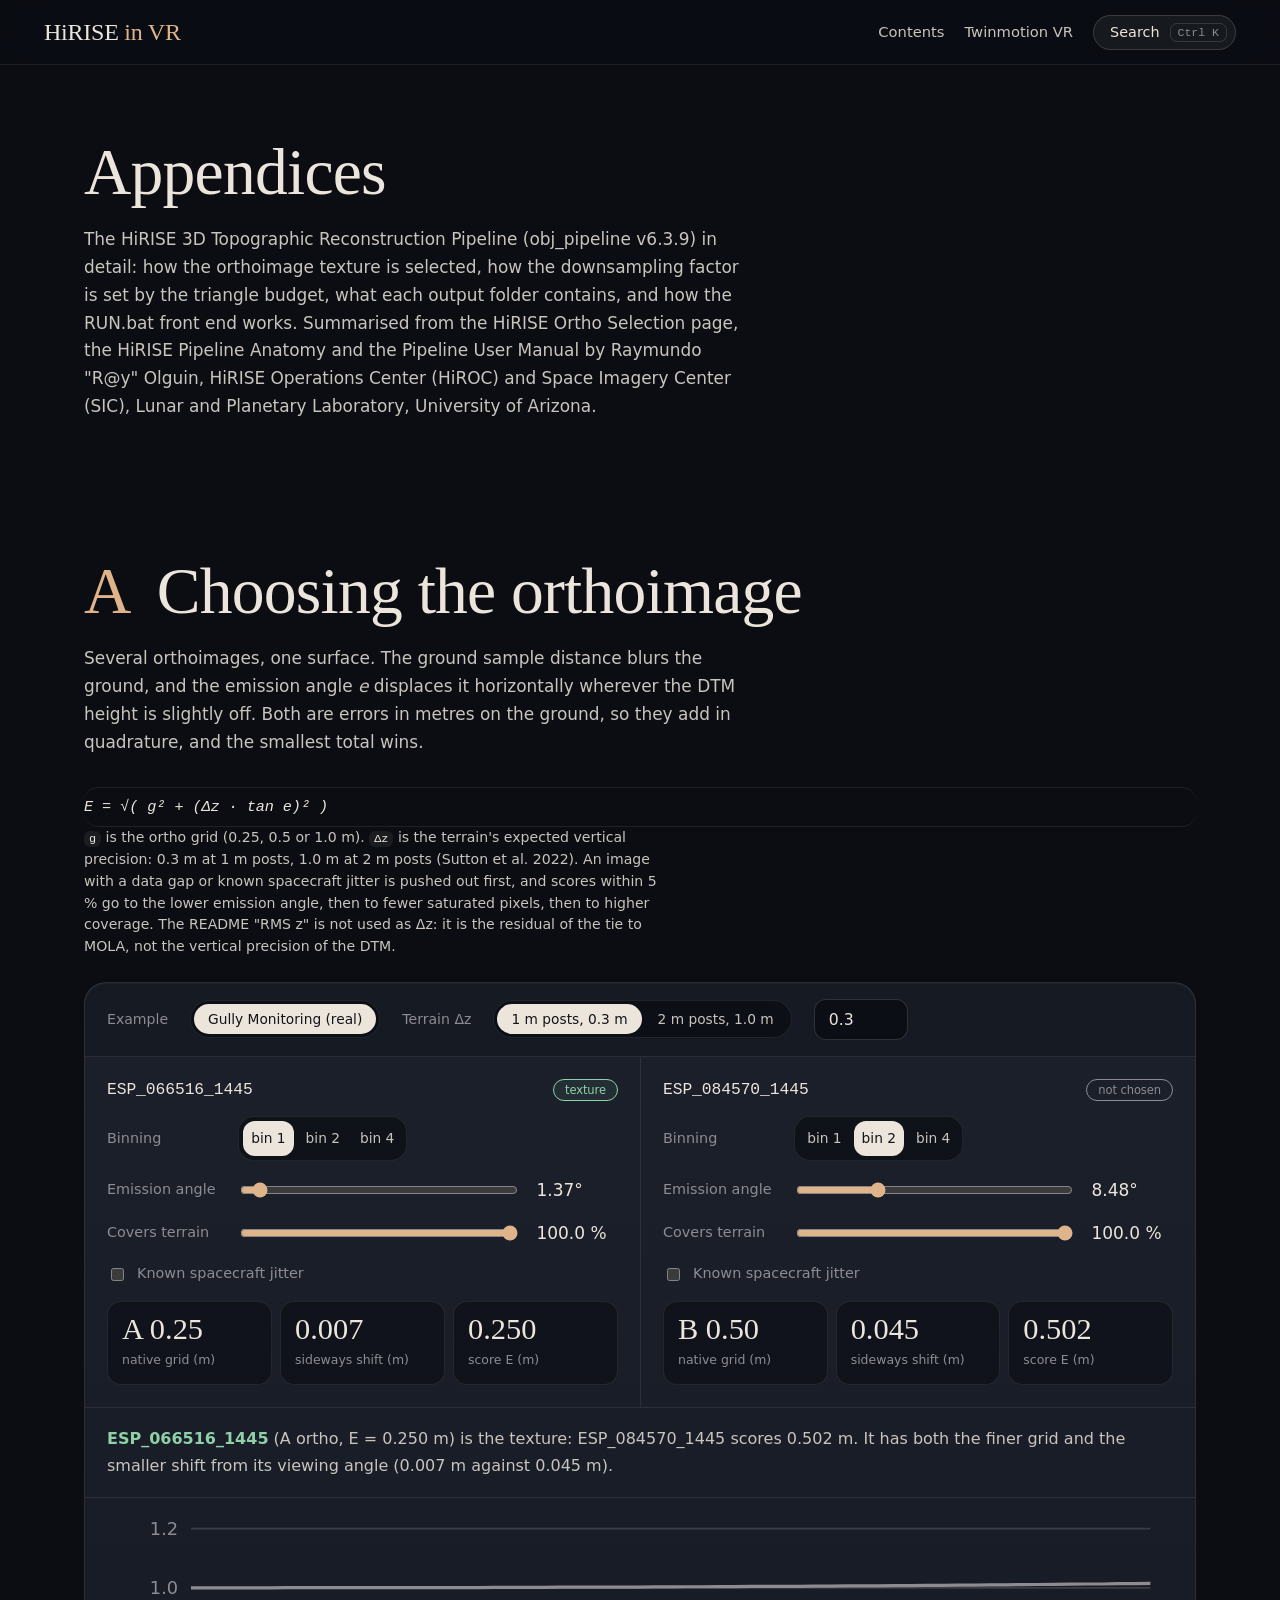
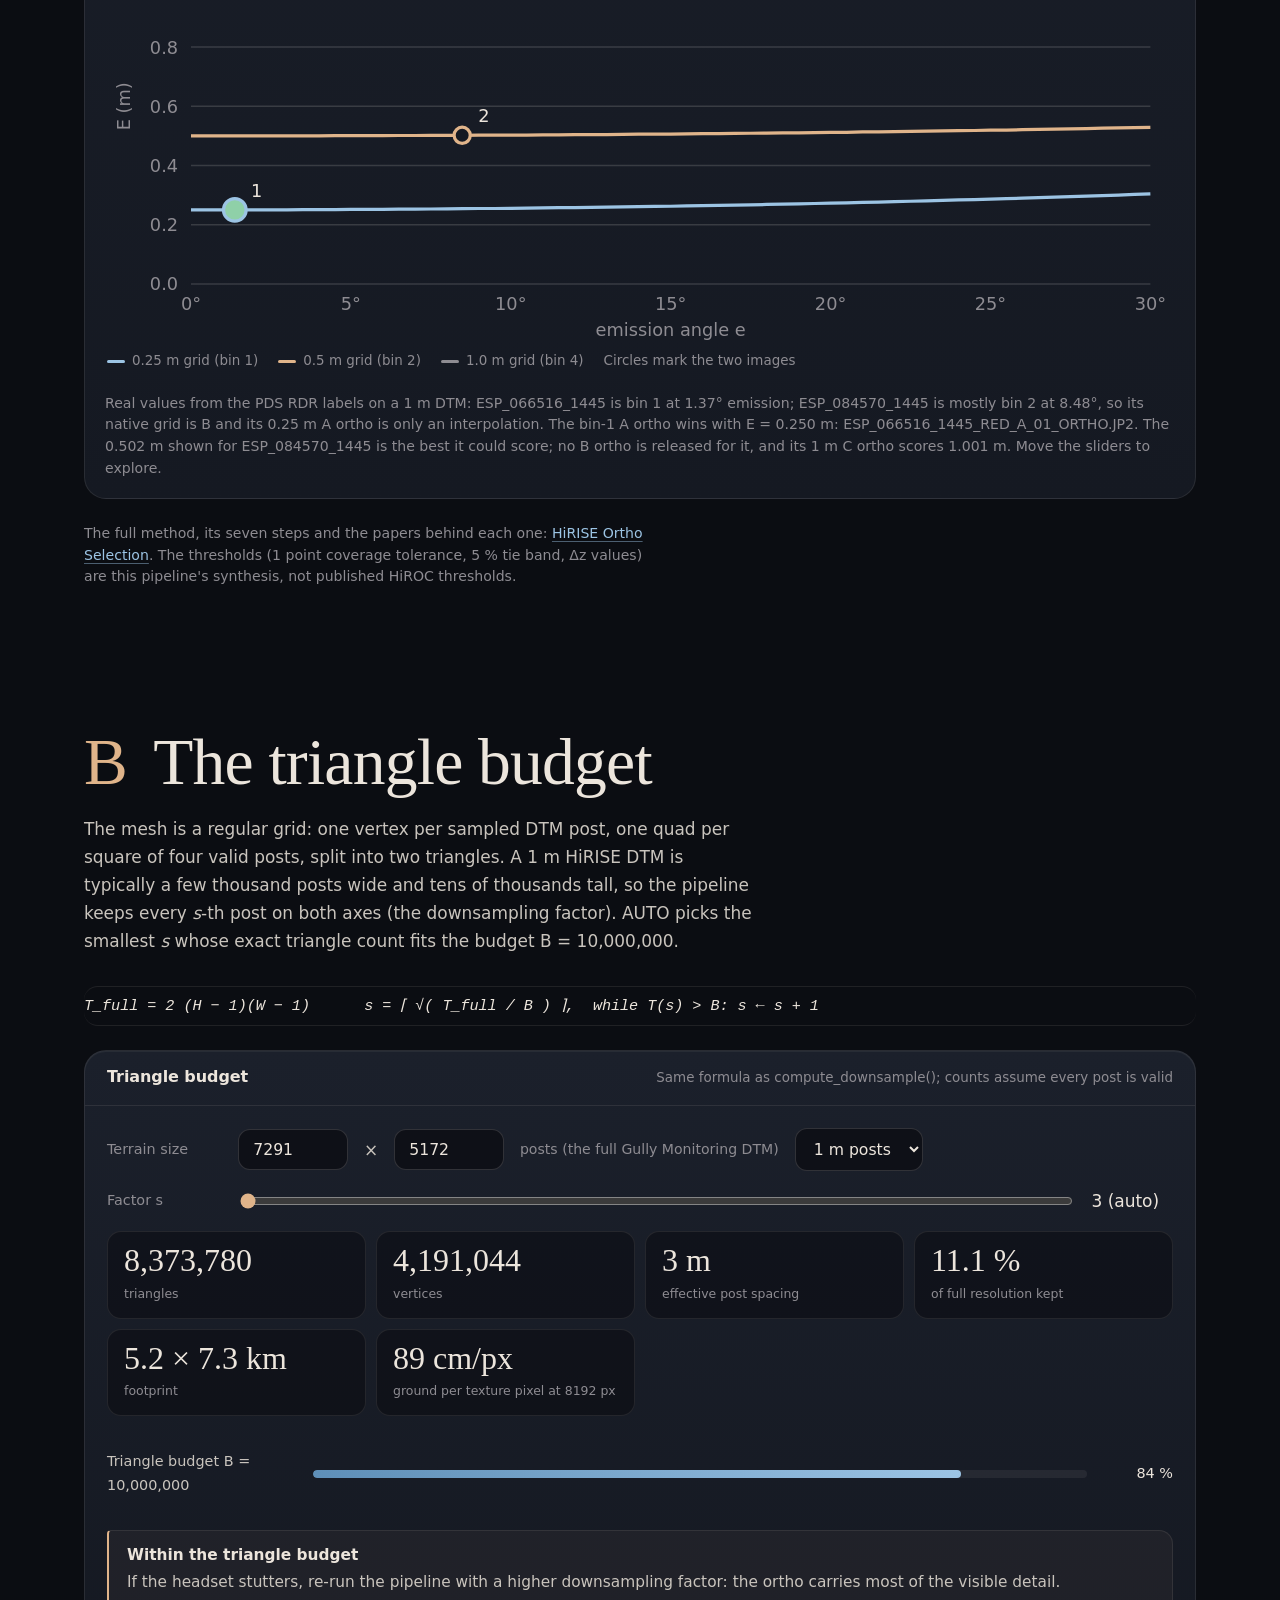
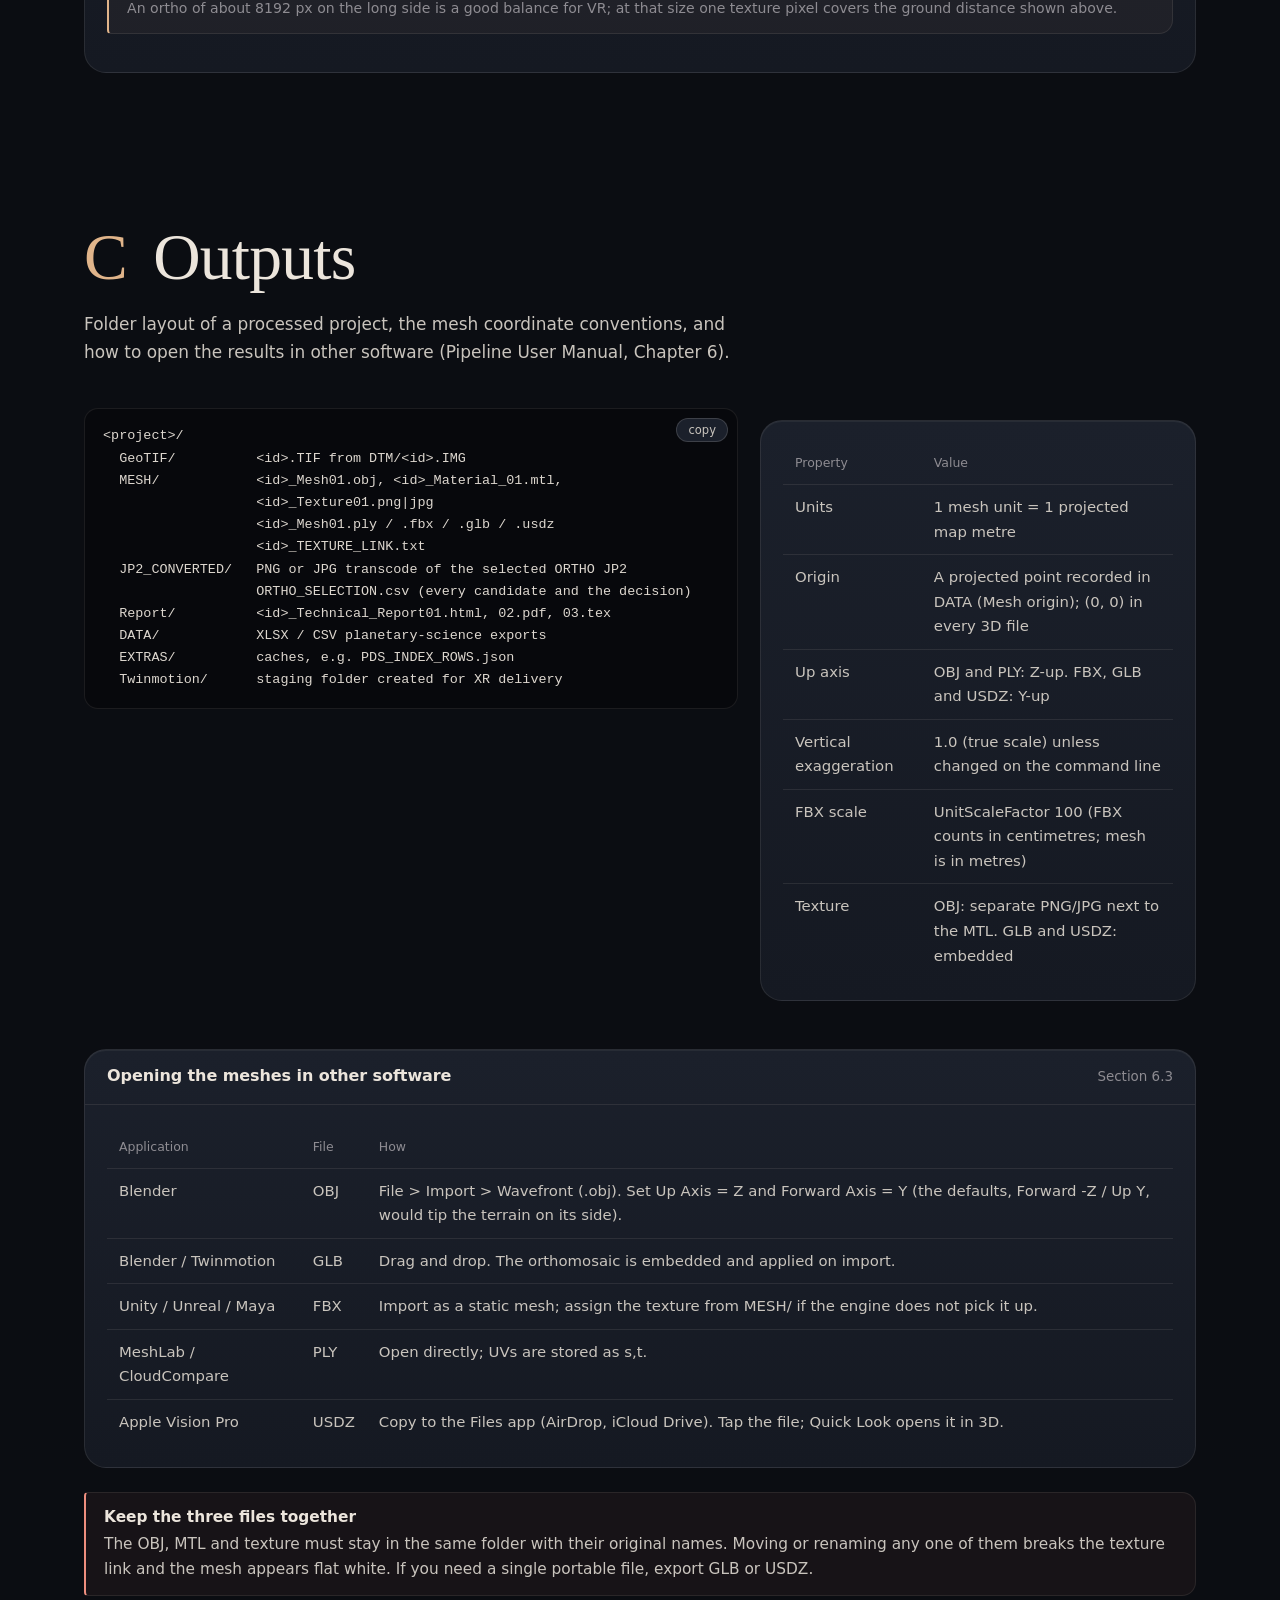
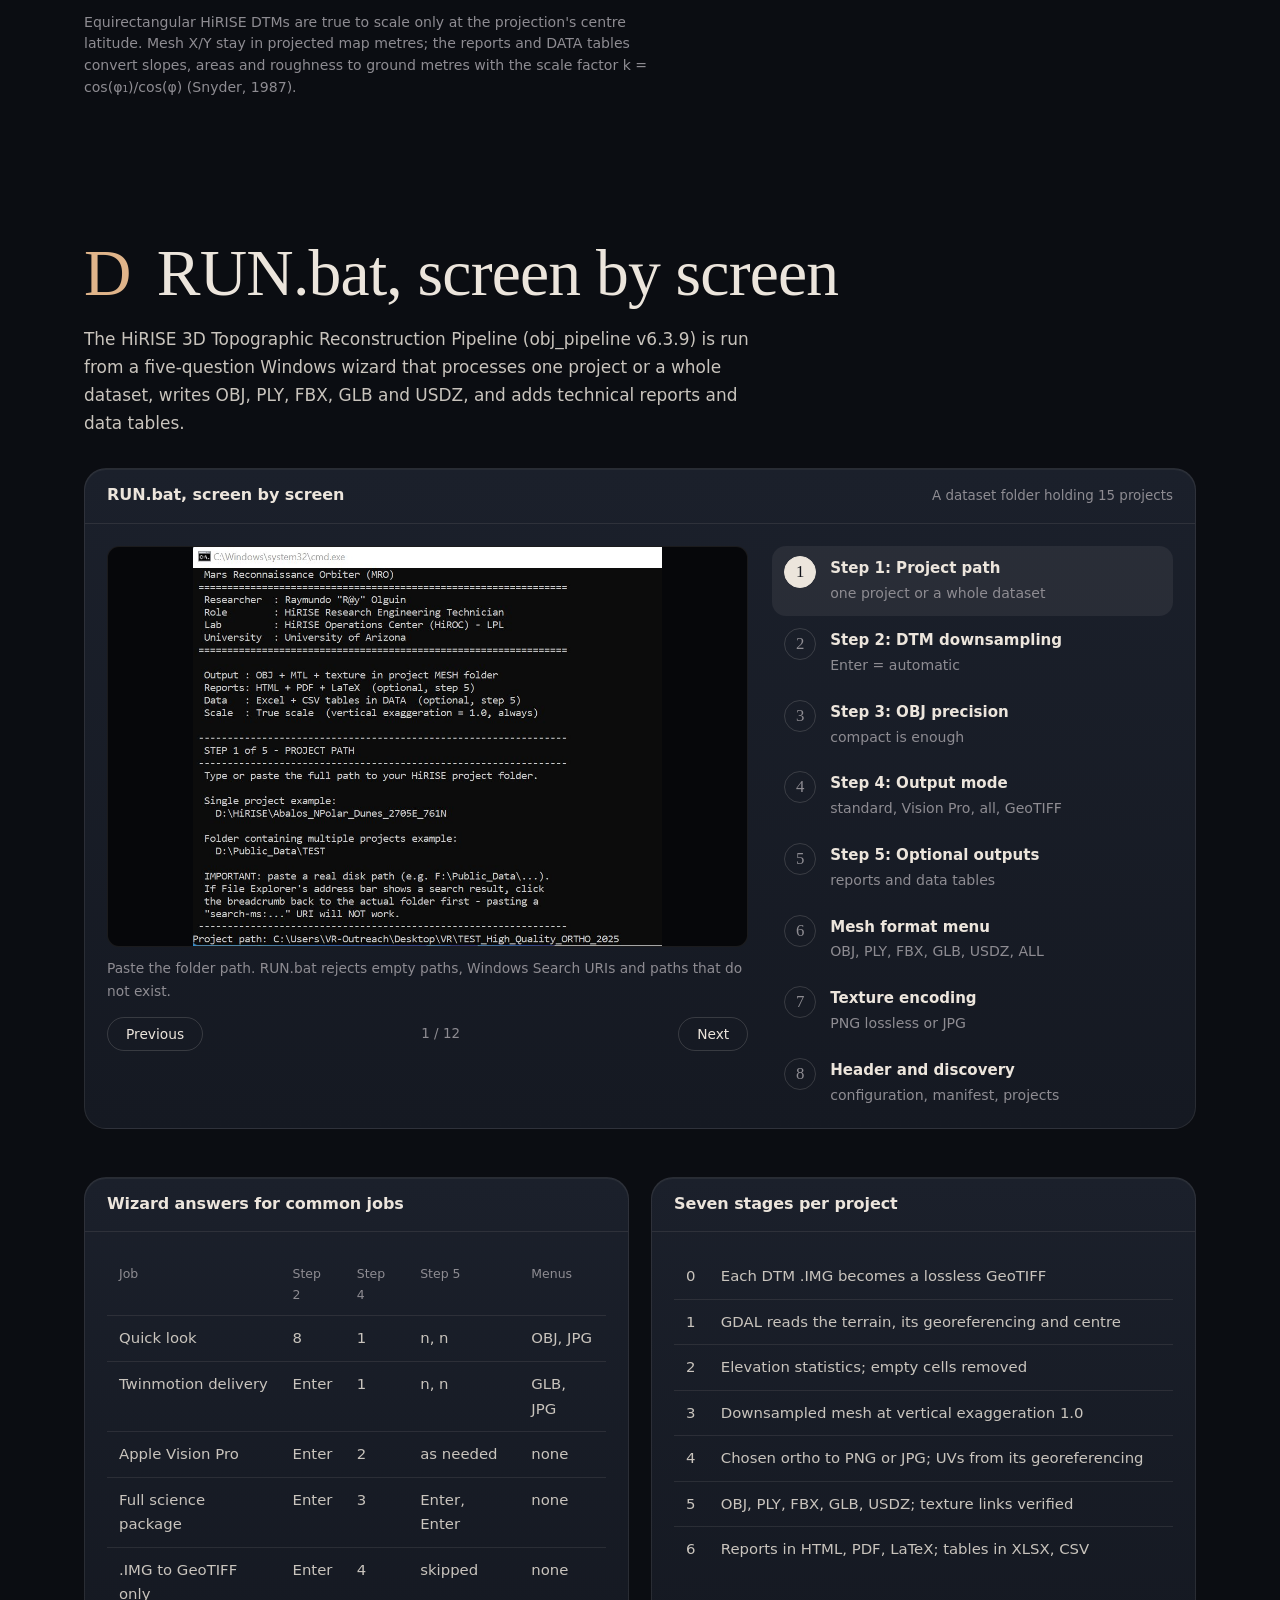
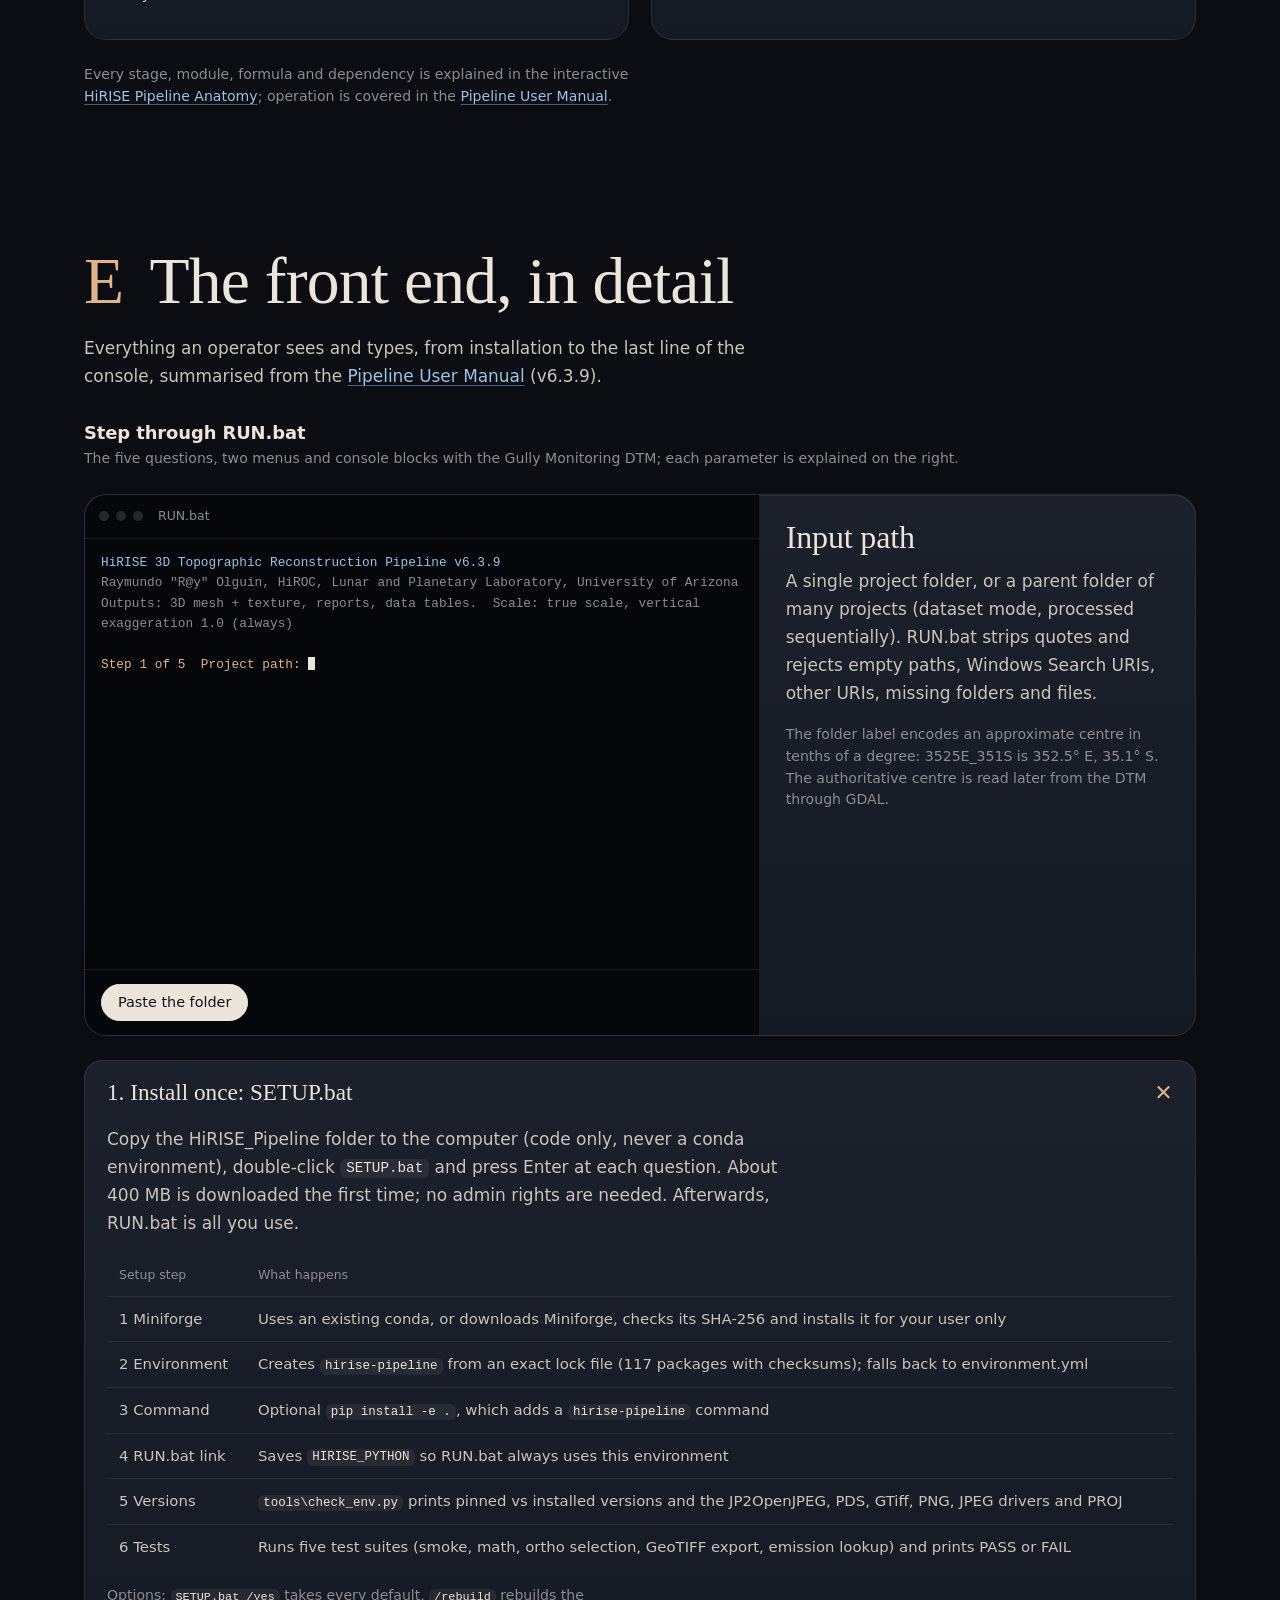
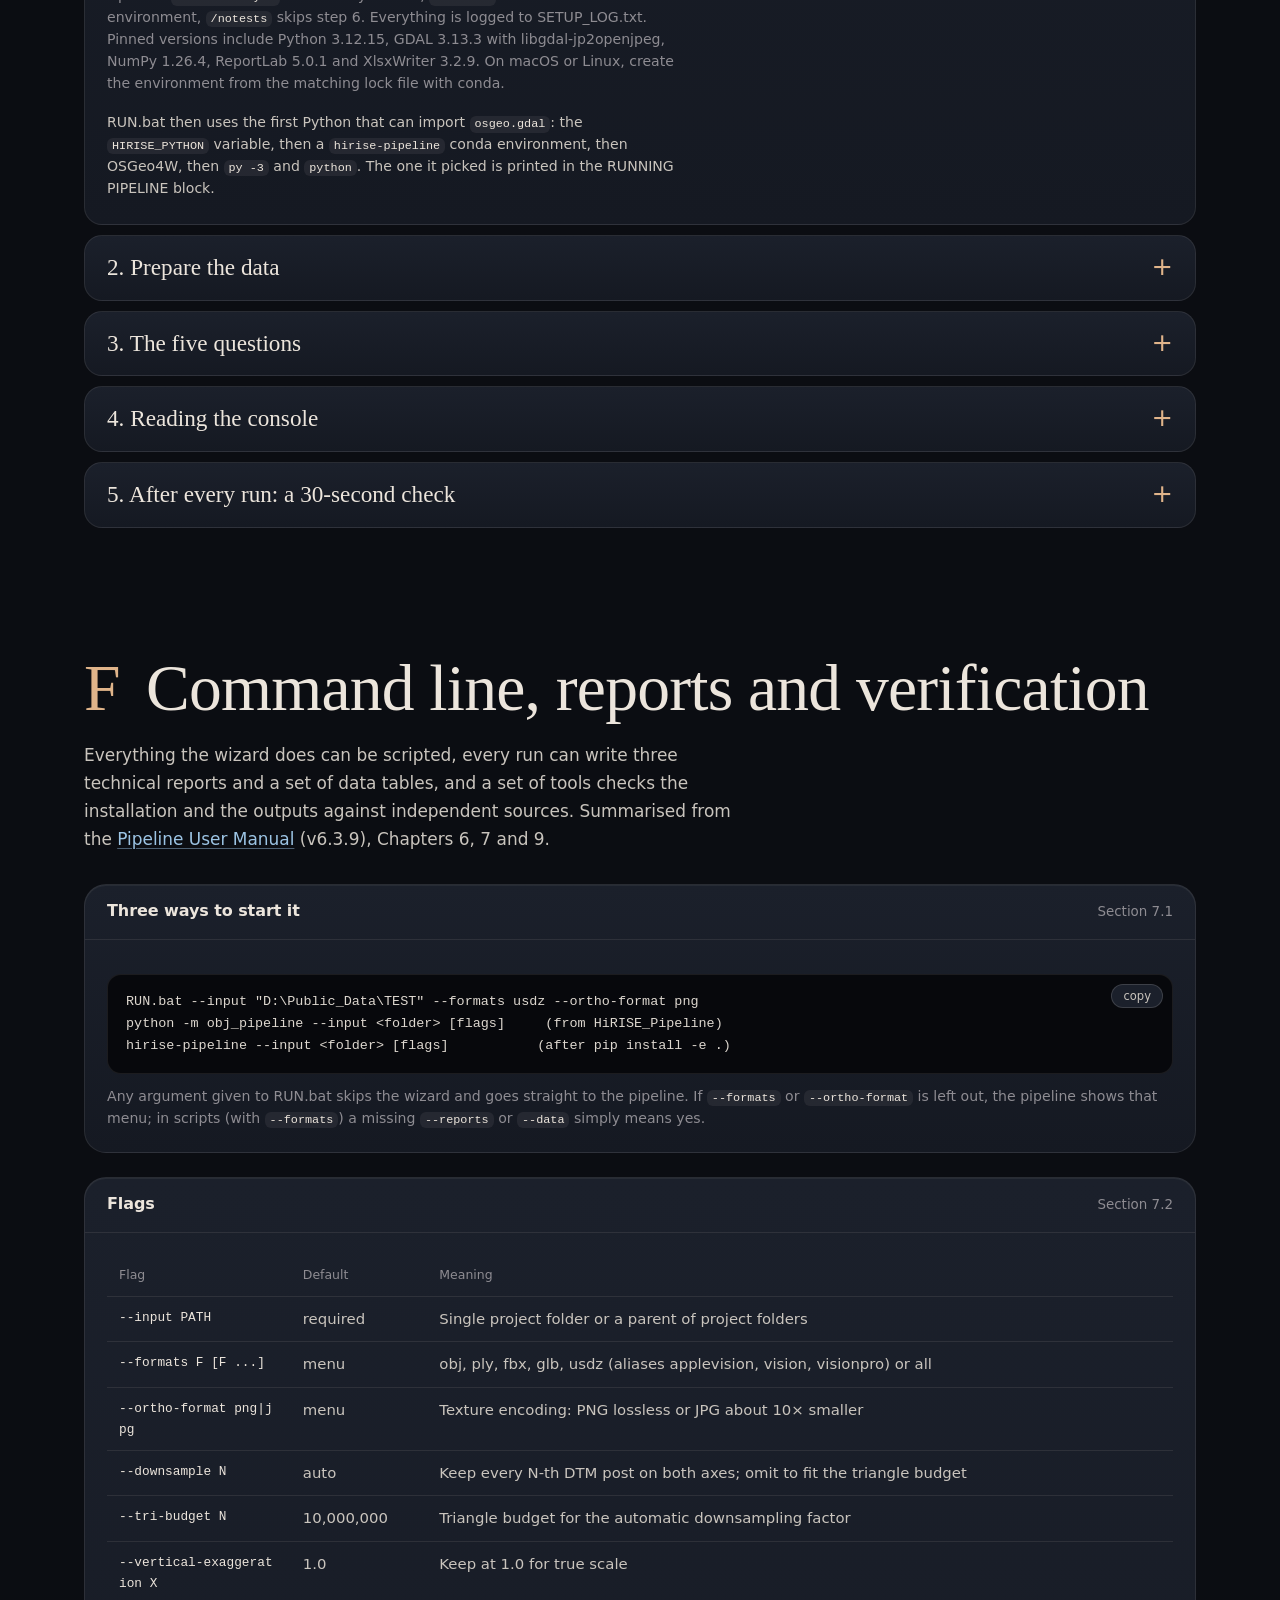
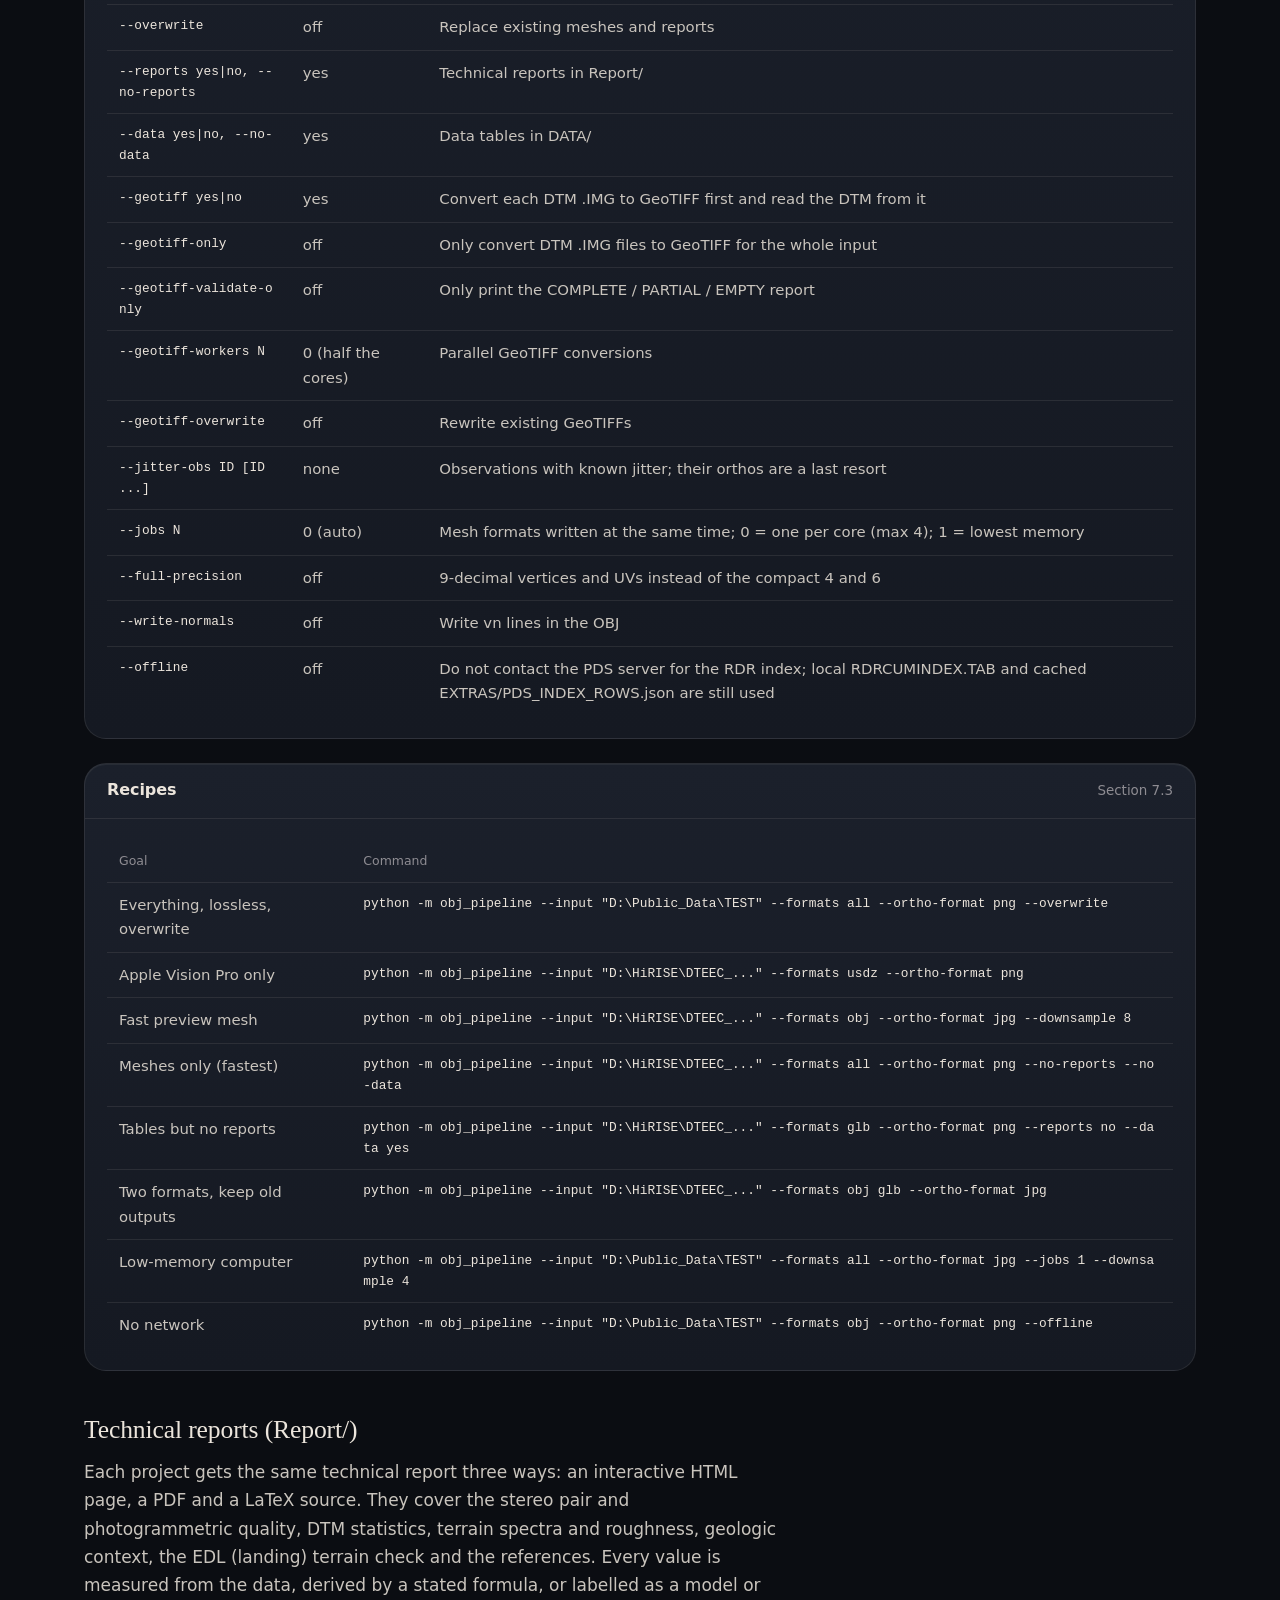
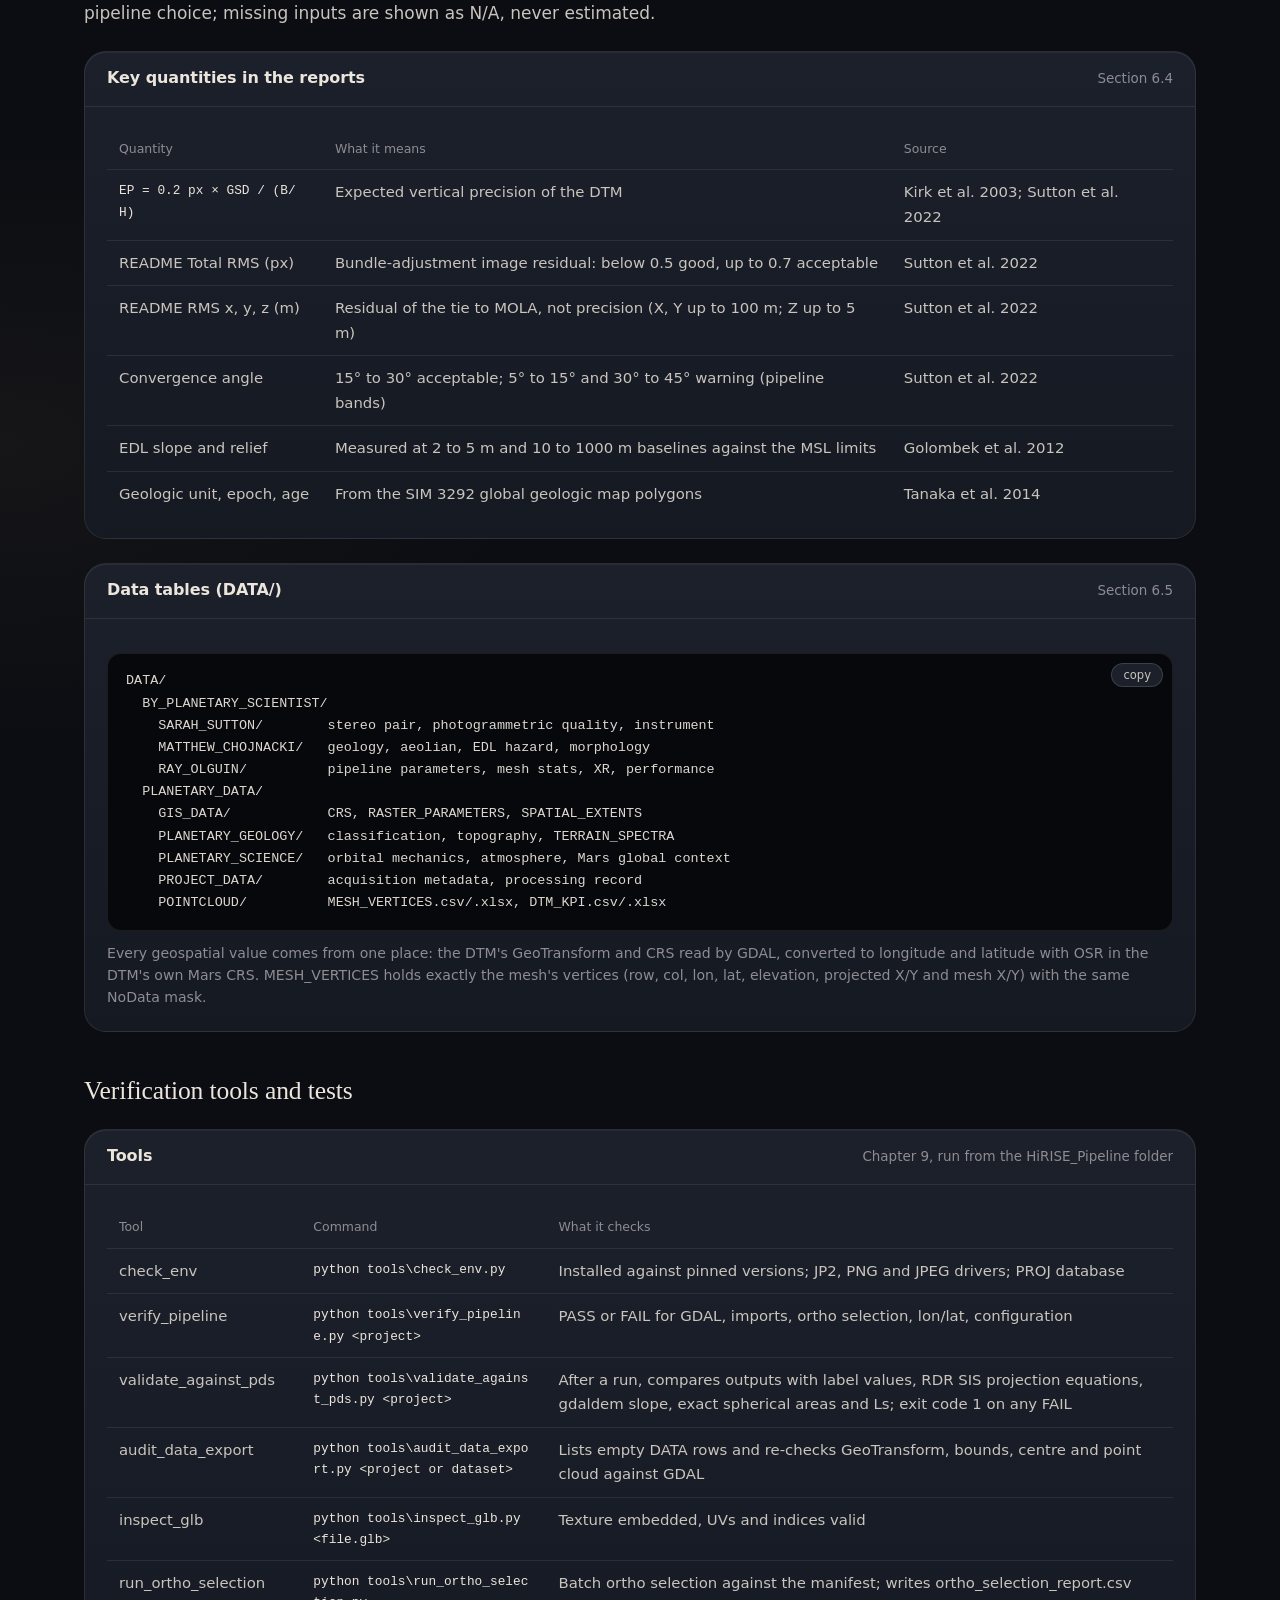
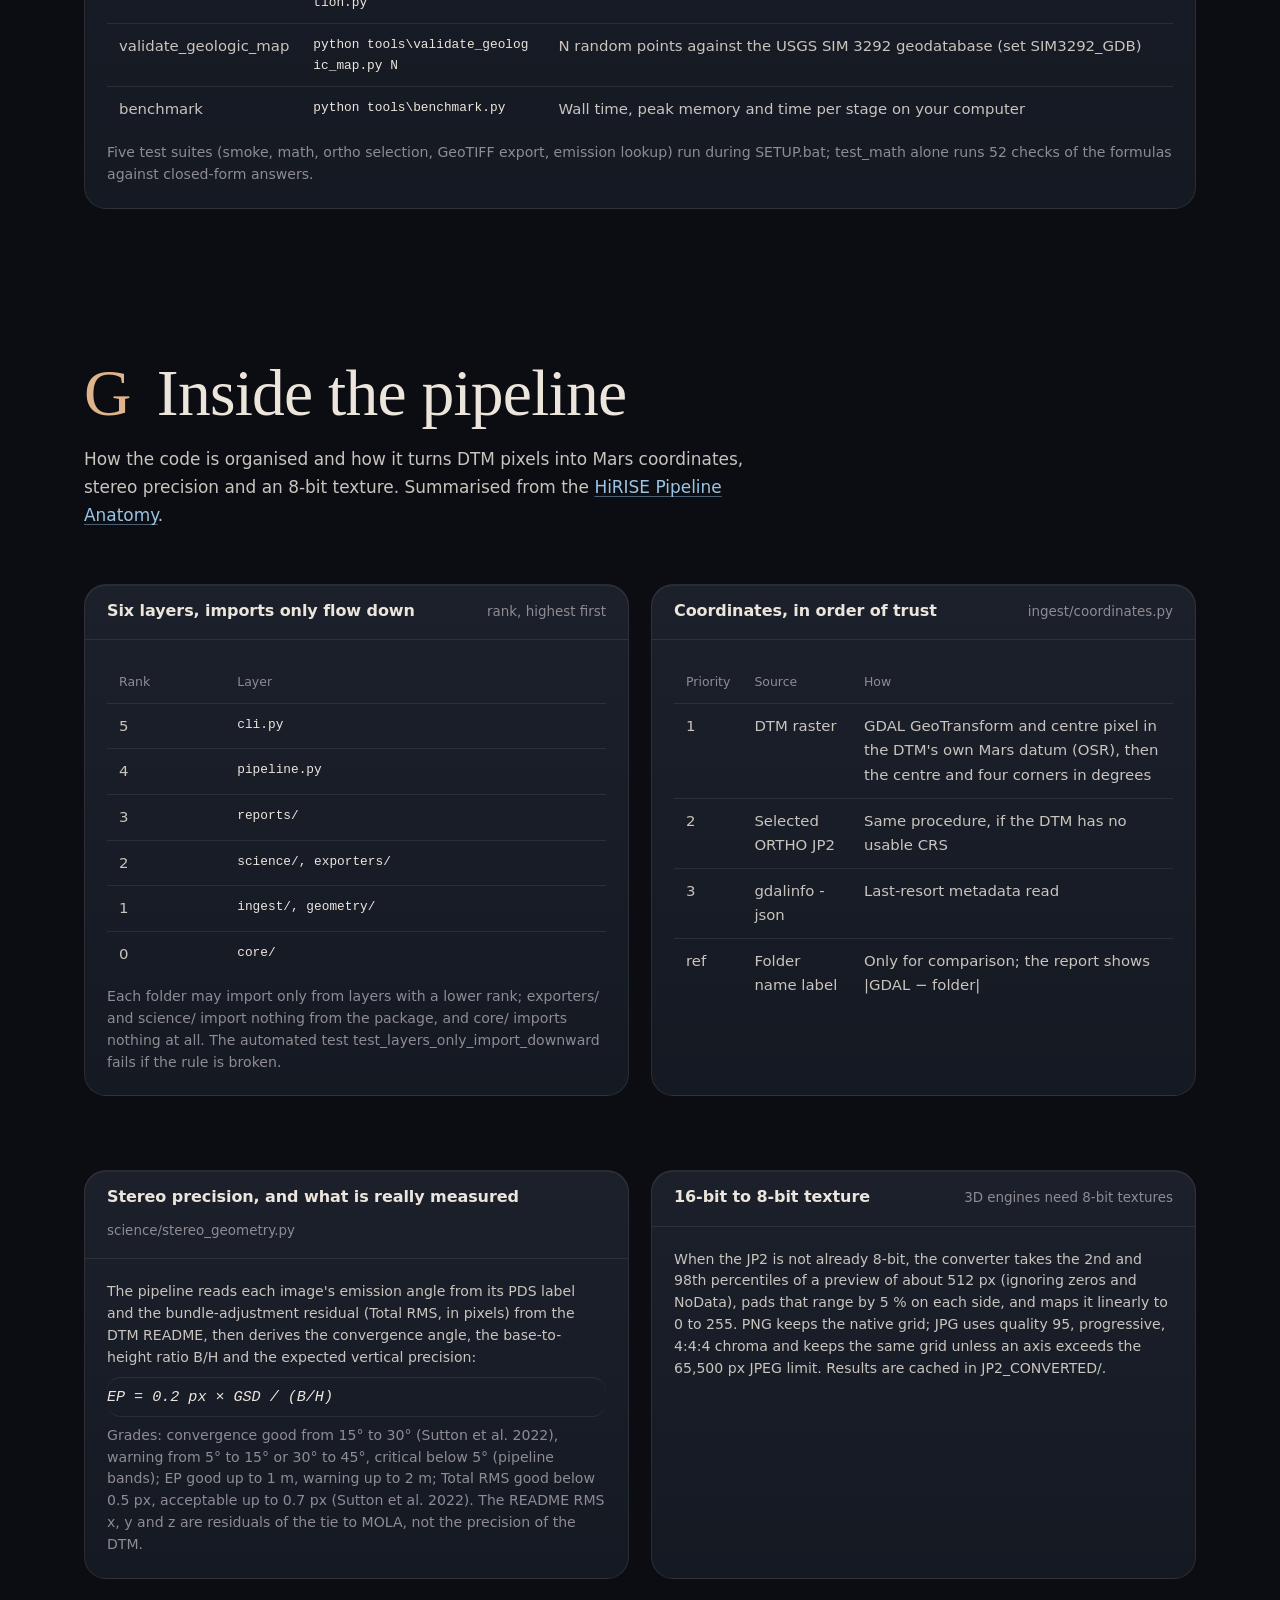
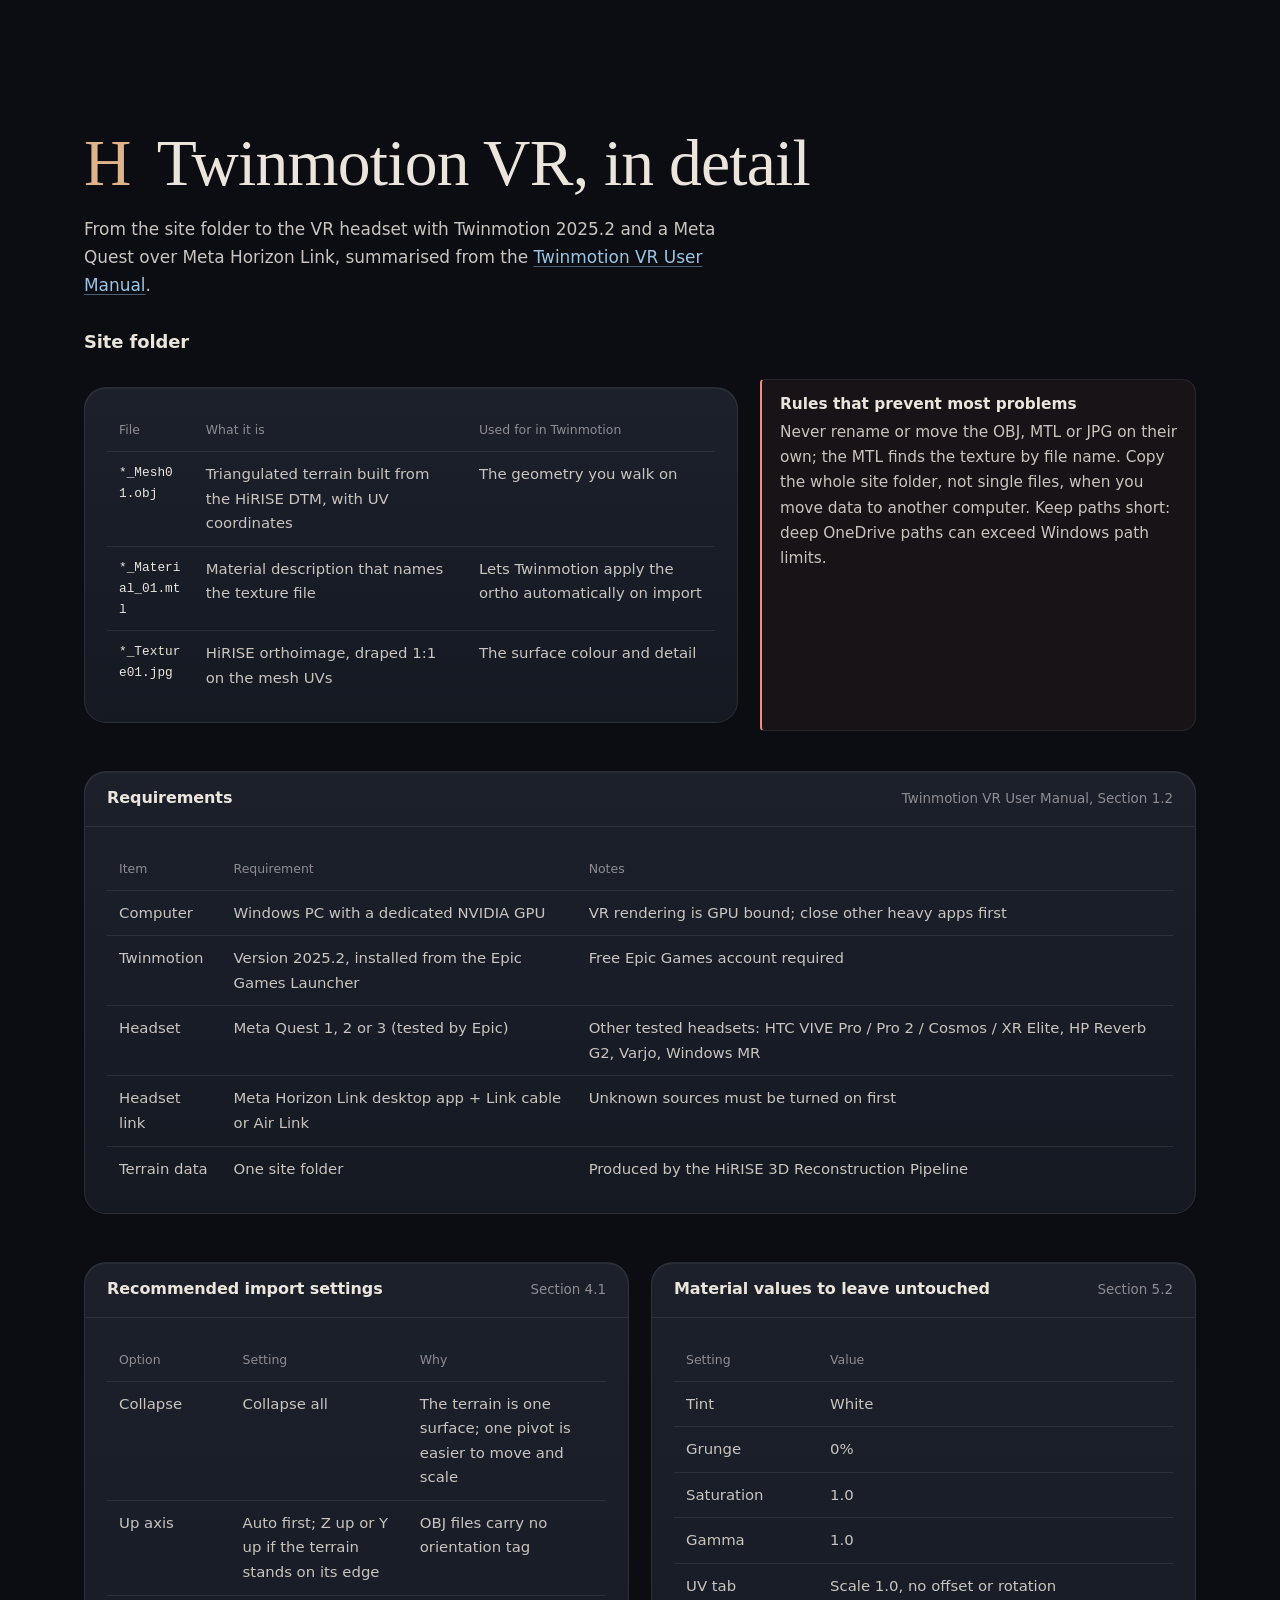
==== commit bcdb12d0: "Add files via upload" ====
--- a/science.html
+++ b/science.html
@@ -7,9 +7,19 @@
 <meta name="description" content="Viewing HiRISE terrain meshes and orthoimages in virtual reality: the HiRISE 3D Topographic Reconstruction Pipeline and Twinmotion VR. By Raymundo &quot;R@y&quot; Olguin, HiROC and SIC, LPL, University of Arizona.">
 <meta name="author" content="Raymundo &quot;R@y&quot; Olguin">
 <meta name="theme-color" content="#0B0D12">
-<meta property="og:title" content="HiRISE in VR: fly over Mars">
+<meta property="og:type" content="website">
+<meta property="og:site_name" content="HiRISE in VR">
+<meta property="og:url" content="https://rayolguinm.github.io/HiRISE_VR/science.html">
+<meta property="og:title" content="HiRISE in VR: pipeline reference (appendices)">
 <meta property="og:description" content="From a HiRISE stereo DTM to a true-scale, textured mesh in a VR headset.">
-<meta property="og:image" content="docs/img/hero_terrain_render.jpg">
+<meta property="og:image" content="https://rayolguinm.github.io/HiRISE_VR/docs/img/share_card.jpg">
+<meta property="og:image:secure_url" content="https://rayolguinm.github.io/HiRISE_VR/docs/img/share_card.jpg">
+<meta property="og:image:type" content="image/jpeg">
+<meta property="og:image:width" content="1200">
+<meta property="og:image:height" content="627">
+<meta property="og:image:alt" content="HiRISE DTM rendered as a true-scale 3D terrain">
+<meta name="twitter:card" content="summary_large_image">
+<link rel="canonical" href="https://rayolguinm.github.io/HiRISE_VR/science.html">
 <link rel="preconnect" href="https://fonts.googleapis.com">
 <link rel="preconnect" href="https://fonts.gstatic.com" crossorigin>
 <link rel="stylesheet" href="https://fonts.googleapis.com/css2?family=Instrument+Serif:ital@0;1&family=Geist:wght@300..700&family=Geist+Mono:wght@400;500&display=swap">
--- a/assets/css/site.css
+++ b/assets/css/site.css
@@ -0,0 +1,697 @@
+/* HiRISE in VR, site styles (v3, "Martian dusk").
+   Author: Raymundo "R@y" Olguin, HiROC, LPL, University of Arizona.
+
+   Design notes
+   - Palette from a sunset on Mars: a deep blue-black night, butterscotch dust in the sky (dust), and the
+     blue glow that forms around the Sun at dusk (glow). Text is warm bone white. Two soft accents, no neon.
+   - Instrument Serif for display (large, light, editorial); Geist for interface and text with tabular
+     figures; Geist Mono only for code you type.
+   - Depth through layered surfaces with hairline borders and a faint top highlight, not drop shadows.
+     Radii follow hierarchy: panels 22px, inner tiles 14px, controls are pills, figures 12px. */
+@import url("../vendor/lenis/lenis.css");
+
+:root{
+  --night:#0B0D12; --night-2:#10131A; --panel:#151922; --panel-2:#1B202B; --tile:#1F2531;
+  --bone:#ECE5DC; --text:#C9C4BD; --muted:#8E8C92; --hair:rgba(236,229,220,.09); --hair-2:rgba(236,229,220,.16);
+  --dust:#E0B48A; --dust-deep:#B9835A; --glow:#9CC4E4; --glow-deep:#5E8FB8;
+  --ok:#8FD0A8; --warn:#E0B48A; --bad:#EE8E7E;
+  /* names used by main.js charts */
+  --bg:var(--night); --surface:var(--panel); --sunk:var(--tile); --ink:var(--bone); --line:var(--hair-2);
+  --accent:var(--dust); --data:var(--glow);
+  --f-display:"Instrument Serif","Iowan Old Style",Georgia,serif;
+  --f-body:"Geist","Inter","Segoe UI",system-ui,sans-serif;
+  --f-code:"Geist Mono",ui-monospace,Menlo,Consolas,monospace;
+  --wrap:1200px; --gut:clamp(18px,4vw,44px);
+  color-scheme:dark;
+}
+*{box-sizing:border-box}
+html{-webkit-text-size-adjust:100%;background:var(--night)}
+body{margin:0;color:var(--text);font:400 17px/1.65 var(--f-body);font-variant-numeric:tabular-nums;
+  background:
+    radial-gradient(1200px 600px at 85% -10%, rgba(94,143,184,.10), transparent 60%),
+    radial-gradient(900px 500px at 0% 40%, rgba(224,180,138,.05), transparent 60%),
+    var(--night);}
+[hidden]{display:none!important}
+img{max-width:100%}
+::selection{background:rgba(156,196,228,.3);color:#fff}
+a{color:var(--glow);text-underline-offset:.2em;text-decoration-thickness:1px;text-decoration-color:rgba(156,196,228,.45)}
+a:hover{text-decoration-color:var(--glow)}
+:focus-visible{outline:2px solid var(--glow);outline-offset:3px;border-radius:6px}
+h1,h2,h3{margin:0;text-wrap:balance;color:var(--bone)}
+h1,h2{font-family:var(--f-display);font-weight:400;letter-spacing:-.012em;line-height:1}
+h2{font-size:clamp(2.5rem,5.2vw,4.1rem)}
+h3{font-family:var(--f-body);font-size:1.12rem;font-weight:600;line-height:1.3;margin:0 0 .45em;letter-spacing:-.005em}
+p{margin:0 0 1em}
+b,strong{color:var(--bone);font-weight:600}
+code{font-family:var(--f-code);font-size:.84em;background:rgba(236,229,220,.07);color:var(--bone);padding:.1em .42em;border-radius:6px;overflow-wrap:anywhere}
+.muted{color:var(--muted)} .small{font-size:.88rem;line-height:1.55}
+.wrap{max-width:var(--wrap);margin-inline:auto;padding-inline:var(--gut)}
+.prose,.measure{max-width:64ch}
+.skip{position:absolute;left:-999px;top:8px;background:var(--bone);color:#111;padding:8px 12px;border-radius:8px;z-index:99}
+.skip:focus{left:8px}
+
+/* -------------------------------------------------- reading progress (CSS scroll-driven animation) */
+.progress-line{position:fixed;inset:0 0 auto 0;height:2px;background:linear-gradient(90deg,var(--dust),var(--glow));transform-origin:0 50%;transform:scaleX(0);z-index:60;pointer-events:none}
+@supports (animation-timeline: scroll()){
+  .progress-line{animation:grow linear both;animation-timeline:scroll(root)}
+  @keyframes grow{to{transform:scaleX(1)}}
+}
+
+/* -------------------------------------------------- top bar */
+.bar{position:fixed;inset:0 0 auto 0;z-index:50;transition:background-color .35s,border-color .35s;border-bottom:1px solid transparent}
+.bar .wrap{display:flex;align-items:center;gap:20px;height:64px;max-width:none}
+.bar .mark{font:400 1.5rem/1 var(--f-display);color:var(--bone);text-decoration:none;white-space:nowrap;letter-spacing:-.01em}
+.bar .mark span{color:var(--dust)}
+.bar .sp{flex:1}
+.bar a.link{color:var(--text);text-decoration:none;font-size:.92rem}
+.bar a.link:hover{color:var(--bone)}
+.kbtn{display:inline-flex;align-items:center;gap:10px;font:500 .9rem var(--f-body);color:var(--bone);background:rgba(236,229,220,.06);border:1px solid var(--hair-2);border-radius:999px;padding:7px 8px 7px 16px;cursor:pointer;transition:background-color .2s,border-color .2s}
+.kbtn:hover{background:rgba(236,229,220,.1);border-color:rgba(236,229,220,.28)}
+.kbtn kbd{font:500 .72rem var(--f-code);color:var(--muted);border:1px solid var(--hair-2);border-radius:7px;padding:2px 7px}
+.bar.solid{background:rgba(11,13,18,.72);backdrop-filter:blur(18px) saturate(1.4);-webkit-backdrop-filter:blur(18px) saturate(1.4);border-color:var(--hair)}
+
+/* -------------------------------------------------- hero: dusk sky, pushbroom reveal, scroll descent */
+.hero{position:relative;height:330vh;color:var(--bone)}
+.hero-stick{position:sticky;top:0;height:100svh;overflow:hidden;
+  background:
+    radial-gradient(60% 55% at 72% 78%, rgba(156,196,228,.22), transparent 70%),
+    linear-gradient(180deg,#07080C 0%,#0B0E15 45%,#18202E 78%,#2A2A33 100%);}
+.hero canvas{position:absolute;inset:0;width:100%;height:100%;display:block}
+.hero-shade{position:absolute;inset:0;z-index:1;pointer-events:none;
+  background:linear-gradient(90deg,rgba(7,8,12,.78) 0%,rgba(7,8,12,.35) 38%,rgba(7,8,12,0) 62%),linear-gradient(0deg,rgba(7,8,12,.7),rgba(7,8,12,0) 40%)}
+.hero-copy{position:absolute;left:var(--gut);bottom:clamp(30px,8vh,84px);max-width:min(720px,calc(100% - 2*var(--gut)));z-index:2}
+.hero h1{font-size:clamp(3.4rem,7.6vw,7.4rem);line-height:.88;letter-spacing:-.025em;margin-bottom:.18em}
+.hero h1 .ln{display:block}
+.hero .lead{font-size:clamp(1.05rem,1.5vw,1.25rem);line-height:1.55;color:#D6D1CA;max-width:50ch}
+.hero .by{font-size:.9rem;color:var(--muted);margin-top:1.2em;max-width:60ch}
+.cta{display:flex;flex-wrap:wrap;gap:12px;margin-top:24px}
+.btn{display:inline-flex;align-items:center;gap:8px;font:500 .98rem var(--f-body);border-radius:999px;padding:12px 22px;text-decoration:none;cursor:pointer;border:1px solid transparent;transition:background-color .2s,border-color .2s,color .2s}
+.btn.solid{background:var(--bone);color:#12141A}
+.btn.solid:hover{background:#fff}
+.btn.line{color:var(--bone);border-color:var(--hair-2);background:rgba(236,229,220,.04)}
+.btn.line:hover{border-color:rgba(236,229,220,.35);background:rgba(236,229,220,.08)}
+.btn.dust{background:var(--dust);color:#1A140E}
+.btn.dust:hover{background:#EBC39D}
+.descent{position:absolute;right:var(--gut);top:50%;transform:translateY(-50%);z-index:2;display:grid;gap:26px;text-align:right;text-shadow:0 2px 18px rgba(0,0,0,.8)}
+.alt{font:400 clamp(3rem,6vw,5.2rem)/.9 var(--f-display);color:var(--bone);letter-spacing:-.02em}
+.alt small{display:block;font:400 .86rem var(--f-body);color:var(--text);margin-top:10px;letter-spacing:0;max-width:22ch;margin-left:auto}
+.stages{list-style:none;margin:0;padding:0;display:grid;gap:9px;font-size:.92rem;color:rgba(236,229,220,.38)}
+.stages li{transition:color .35s}
+.stages li.on{color:var(--bone)}
+.stages li::after{content:"";display:inline-block;width:6px;height:6px;border-radius:50%;background:rgba(236,229,220,.25);vertical-align:middle;margin-left:12px;transition:background-color .35s,box-shadow .35s}
+.stages li.on::after{background:var(--glow);box-shadow:0 0 12px var(--glow)}
+.hero-note{position:absolute;right:var(--gut);bottom:20px;z-index:2;font-size:.76rem;color:var(--muted);text-align:right;max-width:46ch}
+.cue{position:absolute;left:50%;bottom:20px;transform:translateX(-50%);font-size:.8rem;color:var(--muted);z-index:2;transition:opacity .3s}
+@media (max-width:820px){.descent{top:86px;transform:none}.stages{display:none}.hero-shade{background:linear-gradient(0deg,rgba(7,8,12,.9),rgba(7,8,12,.15) 70%)}}
+@media (prefers-reduced-motion:reduce){.hero{height:100svh}.cue{display:none}}
+
+/* -------------------------------------------------- side rail (the steps are a real sequence) */
+.rail{position:fixed;left:22px;top:50%;transform:translateY(-50%);z-index:40;display:none}
+.rail ol{list-style:none;margin:0;padding:0 0 0 16px;border-left:1px solid var(--hair);display:grid;gap:13px}
+.rail a{display:block;color:var(--muted);text-decoration:none;font-size:.78rem;line-height:1.25;position:relative;max-width:10em;transition:color .25s}
+.rail a::before{content:"";position:absolute;left:-20px;top:.42em;width:7px;height:7px;border-radius:50%;background:var(--night);border:1px solid var(--hair-2);transition:all .25s}
+.rail a:hover{color:var(--text)}
+.rail a.on{color:var(--bone)}
+.rail a.on::before{background:var(--glow);border-color:var(--glow);box-shadow:0 0 10px rgba(156,196,228,.7)}
+@media (min-width:1500px){.rail.show{display:block}}
+
+/* -------------------------------------------------- sections */
+.sec{padding:clamp(80px,12vh,140px) 0 20px;scroll-margin-top:64px}
+.sec-head{display:grid;grid-template-columns:auto 1fr;gap:6px 28px;align-items:start;margin-bottom:30px}
+.step{font:400 clamp(4.5rem,8vw,7rem)/.8 var(--f-display);color:var(--dust);grid-row:span 2;opacity:.9;padding-top:.06em}
+.sec-head p{grid-column:2;margin:14px 0 0;max-width:62ch;font-size:1.06rem;color:var(--text)}
+.sec-head.plain{grid-template-columns:1fr}
+.sec-head.plain p{grid-column:1}
+.band{background:linear-gradient(180deg,transparent,rgba(0,0,0,.35) 12%,rgba(0,0,0,.35) 88%,transparent);margin-top:clamp(40px,6vh,80px)}
+.band .sec{padding-top:clamp(70px,10vh,120px)}
+.band a{color:var(--glow)}
+
+/* -------------------------------------------------- panels */
+.tool{position:relative;background:linear-gradient(180deg,var(--panel-2),var(--panel));border:1px solid var(--hair);border-radius:22px;margin:24px 0;overflow:hidden;box-shadow:inset 0 1px 0 rgba(236,229,220,.06)}
+.tool-h{display:flex;justify-content:space-between;align-items:baseline;gap:12px;flex-wrap:wrap;padding:16px 22px;border-bottom:1px solid var(--hair)}
+.tool-h h3{margin:0;font-size:1rem}
+.tool-h span{font-size:.84rem;color:var(--muted)}
+.tool-b{padding:22px}
+.split{display:grid;grid-template-columns:repeat(2,minmax(0,1fr));gap:22px}
+.split.wide{grid-template-columns:minmax(0,1.5fr) minmax(0,1fr)}
+@media (max-width:860px){.split,.split.wide{grid-template-columns:minmax(0,1fr)}}
+
+table{border-collapse:collapse;width:100%;font-size:.93rem}
+th,td{text-align:left;padding:10px 12px;border-bottom:1px solid var(--hair);vertical-align:top}
+th{font-size:.78rem;font-weight:500;color:var(--muted)}
+td{color:var(--text)}
+tr:last-child td{border-bottom:0}
+.tbl{overflow-x:auto}
+td.m{font-family:var(--f-code);font-size:.8rem;word-break:break-all;color:var(--bone)}
+pre{font:400 .84rem/1.65 var(--f-code);background:#07080C;color:#DDD7CF;border:1px solid var(--hair);border-radius:14px;padding:16px 18px;overflow-x:auto;margin:12px 0;position:relative}
+pre.wrap{white-space:pre-wrap}
+.copy{position:absolute;top:9px;right:9px;font:500 .72rem var(--f-body);padding:4px 11px;border:1px solid var(--hair-2);border-radius:999px;background:var(--panel-2);color:var(--text);cursor:pointer}
+.copy:hover{color:var(--bone)}
+.formula{font:400 clamp(1.6rem,3.4vw,2.6rem)/1.2 var(--f-display);font-style:italic;background:none;border:0;color:var(--bone);padding:0;margin:8px 0 14px;letter-spacing:-.005em}
+.callout{border:1px solid var(--hair);border-left:2px solid var(--dust);padding:12px 18px;background:rgba(224,180,138,.05);border-radius:4px 14px 14px 4px;margin:16px 0;font-size:.96rem}
+.callout b{display:block;margin-bottom:2px}
+.callout.warn{border-left-color:var(--bad);background:rgba(238,142,126,.05)}
+figure{margin:0}
+figure img{display:block;width:100%;height:auto;border-radius:12px;border:1px solid var(--hair)}
+figcaption{font-size:.86rem;color:var(--muted);margin-top:10px}
+
+/* inputs and controls */
+input[type=text],input[type=number],select{font:400 .98rem var(--f-body);padding:10px 14px;border:1px solid var(--hair-2);border-radius:12px;background:rgba(7,8,12,.6);color:var(--bone);transition:border-color .2s}
+input[type=text]:focus,input[type=number]:focus,select:focus{border-color:var(--glow);outline:none}
+input[type=text]{flex:1 1 360px;min-width:0}
+select option{background:var(--panel)}
+.row{display:flex;flex-wrap:wrap;align-items:center;gap:10px 16px}
+.row>label{min-width:8em;font-size:.9rem;color:var(--muted)}
+.seg{display:inline-flex;flex-wrap:wrap;gap:2px;padding:3px;border-radius:999px;background:rgba(7,8,12,.55);border:1px solid var(--hair)}
+.seg button{font:500 .86rem var(--f-body);background:transparent;color:var(--text);border:0;border-radius:999px;padding:7px 14px;cursor:pointer;transition:background-color .2s,color .2s}
+.seg button:hover{color:var(--bone)}
+.seg button[aria-pressed="true"]{background:var(--bone);color:#12141A}
+input[type=range]{flex:1 1 160px;accent-color:var(--glow)}
+.val{min-width:4.8em;font-weight:500;color:var(--bone)}
+.chk{display:flex;gap:10px;align-items:center;font-size:.9rem;color:var(--muted)}
+.chk input,.checklist input{accent-color:var(--glow)}
+.err{color:var(--bad);font-size:.92rem}
+
+/* journey */
+.journey{display:grid;grid-template-columns:repeat(7,minmax(0,1fr));position:relative;margin:10px 0 0}
+.journey::before{content:"";position:absolute;left:7%;right:7%;top:22px;height:1px;background:linear-gradient(90deg,transparent,var(--hair-2) 10%,var(--hair-2) 90%,transparent)}
+.journey button{all:unset;cursor:pointer;text-align:center;padding:4px 2px 12px;font-size:.88rem;color:var(--muted);position:relative;transition:color .25s}
+.journey button:hover{color:var(--text)}
+.journey button .dot{display:grid;place-items:center;width:44px;height:44px;margin:0 auto 10px;border-radius:50%;background:var(--night-2);border:1px solid var(--hair-2);font:400 1.35rem var(--f-display);color:var(--muted);transition:all .3s}
+.journey button[aria-selected="true"]{color:var(--bone)}
+.journey button[aria-selected="true"] .dot{background:var(--bone);border-color:var(--bone);color:#12141A;box-shadow:0 0 0 6px rgba(236,229,220,.07)}
+.journey button:focus-visible .dot{outline:2px solid var(--glow);outline-offset:3px}
+.jd{display:grid;grid-template-columns:minmax(0,1.5fr) minmax(0,1fr);gap:28px}
+.jd .kicker{font-size:.84rem;color:var(--dust);margin-bottom:6px}
+.jd h3{font:400 2.1rem/1.05 var(--f-display);margin-bottom:12px;letter-spacing:-.01em}
+@media (max-width:860px){.journey{grid-template-columns:repeat(4,minmax(0,1fr));row-gap:8px}.journey::before{display:none}.jd{grid-template-columns:minmax(0,1fr)}}
+.kv{display:grid;grid-template-columns:auto 1fr;gap:8px 18px;margin:0;font-size:.93rem}
+.kv dt{color:var(--muted)}
+.kv dd{margin:0;color:var(--bone);overflow-wrap:anywhere}
+
+/* decoder */
+.idbox{display:flex;flex-wrap:wrap;gap:10px;align-items:center}
+.chips{display:flex;flex-wrap:wrap;gap:5px;margin:20px 0 8px;font:400 clamp(1rem,2.4vw,1.5rem) var(--f-code)}
+.chip{border:1px solid var(--hair-2);border-radius:10px;padding:4px 9px;background:rgba(7,8,12,.55);color:var(--bone);cursor:help;transition:all .2s}
+.chip:hover{border-color:rgba(236,229,220,.3)}
+.chip.on{border-color:var(--dust);background:rgba(224,180,138,.14);color:#fff}
+.chip.sep{border:0;background:none;padding:4px 0;color:var(--muted)}
+.note{border:1px solid var(--hair);border-left:2px solid var(--glow);padding:12px 18px;background:rgba(156,196,228,.05);border-radius:4px 14px 14px 4px;font-size:.94rem;margin:0 0 14px}
+.note b{display:block}
+
+/* calculator (logic ported from HiRISE_Ortho_Selection.html) */
+.calc-top{display:flex;flex-wrap:wrap;gap:12px 22px;align-items:center;padding:16px 22px;border-bottom:1px solid var(--hair);background:rgba(7,8,12,.25)}
+.calc-top label{font-size:.88rem;color:var(--muted)}
+.imgs{display:grid;grid-template-columns:repeat(2,minmax(0,1fr))}
+.img{padding:22px;display:grid;gap:15px;align-content:start}
+.img+.img{border-left:1px solid var(--hair)}
+.img h3{display:flex;justify-content:space-between;gap:8px;align-items:baseline;flex-wrap:wrap;font:500 1.02rem var(--f-code);margin:0}
+.status{font:500 .72rem var(--f-body);padding:3px 11px;border-radius:999px;border:1px solid currentColor}
+.status.win{color:var(--ok);background:rgba(143,208,168,.08)} .status.lose{color:var(--muted)} .status.drop{color:var(--bad)}
+.out{display:grid;grid-template-columns:repeat(3,minmax(0,1fr));gap:8px}
+.out div{border-radius:14px;padding:12px 14px;background:rgba(7,8,12,.45);border:1px solid var(--hair)}
+.out b{display:block;font:400 1.9rem/1 var(--f-display);color:var(--bone)}
+.out span{font-size:.78rem;color:var(--muted)}
+.verdict{padding:18px 22px;border-top:1px solid var(--hair);font-size:1rem}
+.verdict b{color:var(--ok)}
+.chart{padding:8px 22px 20px;border-top:1px solid var(--hair)}
+.chart svg{width:100%;height:auto;display:block}
+.chart text{font:400 11px var(--f-body);fill:var(--muted)}
+.legend{display:flex;flex-wrap:wrap;gap:6px 20px;font-size:.84rem;color:var(--muted);padding:8px 0 0}
+.legend i{display:inline-block;width:18px;height:3px;vertical-align:middle;margin-right:7px;border-radius:2px}
+@media (max-width:760px){.imgs{grid-template-columns:minmax(0,1fr)}.img+.img{border-left:0;border-top:1px solid var(--hair)}}
+
+/* budget */
+.kpis{display:grid;grid-template-columns:repeat(4,minmax(0,1fr));gap:10px}
+@media (max-width:760px){.kpis{grid-template-columns:repeat(2,minmax(0,1fr))}}
+.kpis div{border-radius:14px;padding:12px 16px;background:rgba(7,8,12,.45);border:1px solid var(--hair)}
+.kpis b{display:block;font:400 2rem/1.05 var(--f-display);color:var(--bone)}
+.kpis span{font-size:.78rem;color:var(--muted)}
+.bars{display:grid;gap:12px;margin-top:18px}
+.bar-row{display:grid;grid-template-columns:12rem 1fr 4.5rem;gap:14px;align-items:center;font-size:.9rem}
+.track{height:8px;background:rgba(236,229,220,.07);border-radius:999px;overflow:hidden}
+.fill{height:100%;background:linear-gradient(90deg,var(--glow-deep),var(--glow));border-radius:999px;transition:width .4s cubic-bezier(.2,.7,.2,1)}
+.fill.over{background:linear-gradient(90deg,#B85F52,var(--bad))}
+.bar-row span:last-child{text-align:right;color:var(--bone)}
+@media (max-width:600px){.bar-row{grid-template-columns:7.5rem 1fr 3.5rem}}
+
+/* 3D demo */
+.demo{display:grid;grid-template-columns:minmax(0,1fr) 330px}
+@media (max-width:900px){.demo{grid-template-columns:minmax(0,1fr)}}
+.demo canvas{width:100%;height:min(64vh,580px);display:block;background:#000;touch-action:none}
+.demo .ctrl{padding:22px;display:grid;gap:18px;align-content:start;border-left:1px solid var(--hair)}
+@media (max-width:900px){.demo .ctrl{border-left:0;border-top:1px solid var(--hair)}}
+.readout{font-size:.86rem;color:var(--muted)}
+.flag{font-size:.9rem;padding:12px 14px;border-radius:14px;border:1px solid var(--hair);background:rgba(7,8,12,.45)}
+.flag.good{border-color:rgba(143,208,168,.45)} .flag.bad{border-color:rgba(224,180,138,.55)}
+
+/* tabs and galleries */
+.tabs{display:flex;flex-wrap:wrap;gap:6px;padding:14px 16px;border-bottom:1px solid var(--hair)}
+.tabs button{font:500 .92rem var(--f-body);background:transparent;border:1px solid var(--hair-2);padding:8px 17px;border-radius:999px;cursor:pointer;color:var(--text);transition:all .2s}
+.tabs button:hover{color:var(--bone);border-color:rgba(236,229,220,.3)}
+.tabs button[aria-selected="true"]{background:var(--bone);color:#12141A;border-color:var(--bone)}
+.gallery{display:grid;grid-template-columns:minmax(0,1.6fr) minmax(0,1fr);gap:24px;align-items:start}
+@media (max-width:860px){.gallery{grid-template-columns:minmax(0,1fr)}}
+.gallery figure img{view-transition-name:var(--vt,none);aspect-ratio:16/10;object-fit:contain;background:#06070A}
+.steplist{list-style:none;margin:0;padding:0;display:grid;gap:2px;counter-reset:s;max-height:560px;overflow:auto;scrollbar-width:thin}
+.steplist li{counter-increment:s}
+.steplist button{all:unset;cursor:pointer;display:grid;grid-template-columns:34px 1fr;gap:12px;padding:10px 12px;border-radius:14px;width:100%;box-sizing:border-box;font-size:.94rem;color:var(--text);transition:background-color .2s}
+.steplist button:hover{background:rgba(236,229,220,.04)}
+.steplist button b{color:var(--bone)}
+.steplist button::before{content:counter(s);font:400 1.05rem/30px var(--f-display);text-align:center;border-radius:50%;width:30px;height:30px;border:1px solid var(--hair-2);color:var(--muted)}
+.steplist button[aria-current="true"]{background:rgba(236,229,220,.07)}
+.steplist button[aria-current="true"]::before{background:var(--bone);border-color:var(--bone);color:#12141A}
+.navbtns{display:flex;justify-content:space-between;align-items:center;gap:8px;margin-top:14px}
+.navbtns button{font:500 .86rem var(--f-body);padding:8px 18px;border:1px solid var(--hair-2);background:transparent;color:var(--bone);border-radius:999px;cursor:pointer}
+.navbtns button:hover{background:rgba(236,229,220,.07)}
+.pos{font-size:.84rem;color:var(--muted)}
+.speeds{display:grid;grid-template-columns:repeat(6,minmax(0,1fr));gap:8px}
+@media (max-width:600px){.speeds{grid-template-columns:repeat(3,minmax(0,1fr))}}
+.speeds button{font:400 1.3rem var(--f-display);padding:14px 6px 12px;border:1px solid var(--hair);border-radius:16px;background:rgba(7,8,12,.45);color:var(--bone);cursor:pointer;transition:all .2s}
+.speeds button small{display:block;font:400 .74rem var(--f-body);color:var(--muted);margin-top:2px}
+.speeds button:hover{border-color:var(--hair-2)}
+.speeds button[aria-pressed="true"]{border-color:var(--glow);background:rgba(156,196,228,.08);box-shadow:0 0 0 1px var(--glow) inset}
+.comfort{height:4px;border-radius:999px;margin-top:14px;background:linear-gradient(90deg,var(--ok),var(--dust),var(--bad));opacity:.8}
+.checklist{list-style:none;padding:0;margin:0;display:grid;gap:2px}
+.checklist label{display:flex;gap:12px;align-items:flex-start;padding:9px 12px;border-radius:12px;cursor:pointer;font-size:.97rem;color:var(--text)}
+.checklist label:hover{background:rgba(236,229,220,.04)}
+.checklist input{margin-top:6px;width:16px;height:16px}
+.checklist input:checked+span{color:var(--muted);text-decoration:line-through;text-decoration-color:rgba(236,229,220,.3)}
+.cards{display:grid;grid-template-columns:repeat(3,minmax(0,1fr));gap:14px}
+@media (max-width:900px){.cards{grid-template-columns:minmax(0,1fr)}}
+.card{display:block;border:1px solid var(--hair);border-radius:22px;padding:22px;color:inherit;text-decoration:none;background:linear-gradient(180deg,var(--panel-2),var(--panel));transition:border-color .25s,transform .25s}
+.card:hover{border-color:var(--hair-2);transform:translateY(-2px)}
+.card h3{font:400 1.75rem/1.05 var(--f-display);margin:8px 0 10px;letter-spacing:-.01em}
+.card .kind{font-size:.8rem;color:var(--dust)}
+.card p{margin:0}
+.refs{padding-left:22px;font-size:.94rem}
+.refs li{margin-bottom:10px}
+footer{margin-top:90px;padding:30px 0 60px;border-top:1px solid var(--hair);font-size:.9rem;color:var(--muted)}
+
+/* -------------------------------------------------- command palette */
+dialog.palette{width:min(640px,calc(100% - 32px));max-height:min(560px,80vh);padding:0;border:1px solid var(--hair-2);border-radius:22px;background:rgba(21,25,34,.92);backdrop-filter:blur(24px);color:var(--bone);box-shadow:0 40px 120px rgba(0,0,0,.6);overflow:hidden;margin-top:12vh}
+dialog.palette::backdrop{background:rgba(5,6,9,.55);backdrop-filter:blur(6px)}
+dialog.palette[open]{animation:pop .2s cubic-bezier(.2,.7,.2,1)}
+@keyframes pop{from{opacity:0;transform:translateY(-8px) scale(.985)}}
+.palette input{width:100%;border:0;border-bottom:1px solid var(--hair);border-radius:0;padding:20px 22px;font-size:1.1rem;background:transparent;outline:none}
+.palette ul{list-style:none;margin:0;padding:8px;max-height:420px;overflow:auto}
+.palette li a{display:grid;grid-template-columns:1fr auto;gap:12px;padding:11px 14px;border-radius:12px;color:var(--text);text-decoration:none}
+.palette li a span:last-child{font-size:.8rem;color:var(--muted)}
+.palette li a[aria-selected="true"]{background:rgba(236,229,220,.1);color:var(--bone)}
+.palette li a[aria-selected="true"] span:last-child{color:var(--dust)}
+.palette .hint{padding:10px 22px 14px;font-size:.78rem;color:var(--muted);border-top:1px solid var(--hair)}
+
+/* -------------------------------------------------- view transitions (user-triggered only) */
+::view-transition-old(root),::view-transition-new(root){animation-duration:.22s}
+@media (prefers-reduced-motion:reduce){*,*::before,*::after{animation-duration:.01ms!important;transition-duration:.01ms!important}}
+
+/* -------------------------------------------------- small screens */
+@media (max-width:640px){
+  .bar a.link{display:none}
+  .kbtn kbd{display:none}
+  .bar .wrap{height:58px}
+  .hero h1{font-size:clamp(2.7rem,12.5vw,4.2rem)}
+  .hero .lead{font-size:1rem}
+  .hero .by{font-size:.84rem}
+  .hero-note,.cue{display:none}
+  .btn{padding:10px 18px;font-size:.95rem}
+  .sec-head{grid-template-columns:1fr}
+  .sec-head p{grid-column:1}
+  .step{grid-row:auto;font-size:3.6rem}
+}
+
+/* -------------------------------------------------- home page (general public) */
+.simple3{list-style:none;margin:8px 0 18px;padding:0;display:grid;grid-template-columns:repeat(3,minmax(0,1fr));gap:16px}
+.simple3 li{background:linear-gradient(180deg,var(--panel-2),var(--panel));border:1px solid var(--hair);border-radius:22px;padding:24px}
+.simple3 .n,.bigsteps .n{display:block;font:400 3.4rem/.9 var(--f-display);color:var(--dust);margin-bottom:12px}
+.simple3 h3{font:400 1.7rem/1.1 var(--f-display);margin-bottom:10px}
+.simple3 p{margin:0}
+@media (max-width:860px){.simple3{grid-template-columns:minmax(0,1fr)}}
+.bigsteps{list-style:none;margin:0;padding:0;display:grid;gap:14px}
+.bigsteps li{display:grid;grid-template-columns:72px minmax(0,1fr);gap:8px 20px;background:linear-gradient(180deg,var(--panel-2),var(--panel));border:1px solid var(--hair);border-radius:22px;padding:24px 26px}
+.bigsteps .n{margin:0}
+.bigsteps h3{font:400 1.8rem/1.1 var(--f-display);margin-bottom:10px}
+.bigsteps p{max-width:64ch}
+@media (max-width:640px){.bigsteps li{grid-template-columns:minmax(0,1fr)}}
+.steps-plain{padding-left:22px;margin:0 0 12px}
+.steps-plain li{margin-bottom:6px}
+#try-vr{margin-top:28px;align-items:start}
+.tips{margin:20px 0 0;padding-left:22px;max-width:62ch}
+.tips li{margin-bottom:6px}
+.faq{display:grid;gap:10px;max-width:820px}
+.faq details{background:linear-gradient(180deg,var(--panel-2),var(--panel));border:1px solid var(--hair);border-radius:18px;padding:0 22px}
+.faq summary{cursor:pointer;list-style:none;padding:18px 0;font:400 1.45rem/1.2 var(--f-display);color:var(--bone);display:flex;justify-content:space-between;gap:16px}
+.faq summary::-webkit-details-marker{display:none}
+.faq summary::after{content:"+";font:300 1.6rem/1 var(--f-body);color:var(--dust);transition:transform .25s}
+.faq details[open] summary::after{transform:rotate(45deg)}
+.faq details p{margin:0 0 18px;max-width:64ch}
+
+/* -------------------------------------------------- "Press Run": RUN.bat simulator */
+.wz-grid{display:grid;grid-template-columns:minmax(0,1.55fr) minmax(0,1fr)}
+@media (max-width:900px){.wz-grid{grid-template-columns:minmax(0,1fr)}}
+.wz-left{display:flex;flex-direction:column;background:#06070A;border-right:1px solid var(--hair);min-width:0}
+@media (max-width:900px){.wz-left{border-right:0;border-bottom:1px solid var(--hair)}}
+.wz-bar{display:flex;align-items:center;gap:7px;padding:11px 14px;border-bottom:1px solid var(--hair);font-size:.78rem;color:var(--muted)}
+.wz-bar i{width:10px;height:10px;border-radius:50%;background:rgba(236,229,220,.14)}
+.wz-bar span{margin-left:8px}
+.wz-term{font:400 .8rem/1.6 var(--f-code);color:#CFC9C1;padding:14px 16px;height:430px;overflow:auto;white-space:pre-wrap;word-break:break-word;scrollbar-width:thin}
+.wz-term .tl{min-height:1.6em}
+.wz-term .tb{color:var(--glow)}
+.wz-term .dim{color:var(--muted)}
+.wz-term .pr{color:var(--dust)}
+.wz-term .ans{color:#fff}
+.wz-term .ok{color:var(--ok)}
+.wz-term .cur{display:inline-block;width:.55em;height:1.05em;vertical-align:-2px;background:var(--bone);animation:blink 1s steps(1) infinite}
+@keyframes blink{50%{opacity:0}}
+.wz-opts{display:flex;flex-wrap:wrap;gap:8px;padding:14px 16px;border-top:1px solid var(--hair);min-height:66px}
+.wz-opts button{font:500 .9rem var(--f-body);padding:9px 16px;border-radius:999px;border:1px solid var(--hair-2);background:rgba(236,229,220,.04);color:var(--bone);cursor:pointer;transition:all .2s}
+.wz-opts button:hover{border-color:rgba(236,229,220,.35);background:rgba(236,229,220,.09)}
+.wz-opts button.pref{background:var(--bone);color:#12141A;border-color:var(--bone)}
+.wz-opts button.run{background:var(--dust);border-color:var(--dust);color:#1A140E}
+.wz-side{padding:26px;display:flex;flex-direction:column;gap:18px;justify-content:space-between}
+.wz-side h3{font:400 2rem/1.05 var(--f-display);margin-bottom:12px}
+.wz-side p{max-width:46ch}
+.faq.wide{max-width:none}
+.faq details>div,.faq details>pre,.faq details>ol{margin-bottom:16px}
+.faq details[open]{padding-bottom:6px}
+
+/* PC VR signal chain */
+.chain{list-style:none;margin:0;padding:0;display:grid;grid-template-columns:repeat(5,minmax(0,1fr));gap:10px;counter-reset:c}
+.chain li{position:relative;counter-increment:c;padding:16px 16px 18px;border-radius:14px;background:rgba(7,8,12,.45);border:1px solid var(--hair)}
+.chain li::before{content:counter(c);display:block;font:400 1.6rem/1 var(--f-display);color:var(--dust);margin-bottom:8px}
+.chain li:not(:last-child)::after{content:"";position:absolute;right:-9px;top:50%;width:8px;height:1px;background:var(--glow)}
+.chain b{display:block;font:400 1.35rem/1.1 var(--f-display);margin-bottom:6px}
+.chain span{font-size:.86rem;color:var(--text);line-height:1.45;display:block}
+@media (max-width:900px){.chain{grid-template-columns:minmax(0,1fr)}.chain li:not(:last-child)::after{display:none}}
+.stages7{grid-template-columns:repeat(7,minmax(0,1fr));margin-bottom:8px}
+@media (max-width:1100px){.stages7{grid-template-columns:repeat(4,minmax(0,1fr))}}
+@media (max-width:700px){.stages7{grid-template-columns:minmax(0,1fr)}}
+.stages7 li::before{content:counter(c) "";}
+.stages7{counter-reset:c -1}
+
+/* closing flight over Gorgonum Chaos (same structure as the hero) */
+.hero.outro{height:300vh;margin-top:clamp(40px,8vh,96px)}
+.hero.outro .hero-stick{background:linear-gradient(180deg,#07080C 0%,#0B0E15 45%,#18202E 78%,#2A2A33 100%)}
+.hero.outro h2{font:400 clamp(3.6rem,9vw,8rem)/.88 var(--f-display);letter-spacing:-.025em;margin-bottom:.2em;color:var(--bone)}
+.hero.outro h2 .ln{display:block}
+#hgt2{color:var(--text)}
+.hero.outro .alt small{max-width:30ch;overflow-wrap:anywhere}
+.hero.outro .hero-shade{background:linear-gradient(270deg,rgba(7,8,12,.82) 0%,rgba(7,8,12,.45) 22%,rgba(7,8,12,0) 42%),linear-gradient(90deg,rgba(7,8,12,.78) 0%,rgba(7,8,12,.3) 36%,rgba(7,8,12,0) 58%),linear-gradient(0deg,rgba(7,8,12,.7),rgba(7,8,12,0) 40%)}
+.hero h1 .ln{white-space:nowrap}
+
+/* ------------------------------------------------------------------------------------------
+   iPhone 18 Pro (402 x 874 pt) and Pro Max (440 x 956 pt), portrait and landscape.
+   Safe areas: the page uses viewport-fit=cover, so keep content clear of the Dynamic Island
+   and the home indicator. */
+:root{--gut:max(clamp(18px,4vw,44px),env(safe-area-inset-left),env(safe-area-inset-right))}
+.hero-note,.cue{margin-bottom:env(safe-area-inset-bottom)}
+.hero-copy{padding-bottom:env(safe-area-inset-bottom)}
+
+/* phones in portrait: stronger shade so the copy reads over bright terrain */
+@media (max-width:600px){
+  .hero-shade,.hero.outro .hero-shade{background:linear-gradient(0deg,rgba(7,8,12,.94) 0%,rgba(7,8,12,.78) 38%,rgba(7,8,12,.18) 72%,rgba(7,8,12,0) 100%),linear-gradient(180deg,rgba(7,8,12,.55) 0%,rgba(7,8,12,0) 26%)}
+  .alt small{max-width:26ch}
+  /* data tables become one card per row, each cell labelled with its column header */
+  .tbl.stack{overflow:visible}
+  .tbl.stack table,.tbl.stack tbody,.tbl.stack tr,.tbl.stack td{display:block;width:100%}
+  .tbl.stack thead{position:absolute;width:1px;height:1px;overflow:hidden;clip:rect(0 0 0 0)}
+  .tbl.stack tr{padding:12px 0;border-bottom:1px solid var(--hair)}
+  .tbl.stack tr:last-child{border-bottom:0}
+  .tbl.stack td{border:0!important;padding:3px 0!important;display:grid;grid-template-columns:minmax(6.5em,34%) 1fr;gap:12px;overflow-wrap:anywhere}
+  .tbl.stack td::before{content:attr(data-label);color:var(--muted);font-size:.82rem;line-height:1.5}
+  .tbl.stack td:first-child{font-weight:600;color:var(--bone)}
+  .tbl.stack td.m{word-break:normal}
+}
+
+/* phones in landscape (short viewport): compact hero and closing flight */
+@media (orientation:landscape) and (max-height:520px){
+  .hero-stick{height:100svh}
+  .hero .hero-copy{bottom:max(14px,env(safe-area-inset-bottom));max-width:min(560px,58vw)}
+  .hero h1,.hero.outro h2{font-size:clamp(2rem,7.4vh,2.8rem);line-height:.92;margin-bottom:.22em}
+  .hero .lead{font-size:.86rem;line-height:1.45;max-width:58ch;display:-webkit-box;-webkit-line-clamp:3;-webkit-box-orient:vertical;overflow:hidden}
+  .hero .cta{margin-top:10px}.hero .cta .btn{padding:8px 16px;font-size:.85rem}
+  .hero .by,.cue,.stages,.hero-note{display:none}
+  .descent{top:72px;transform:none;gap:6px}
+  .alt{font-size:clamp(1.8rem,7vh,2.6rem)}
+  .alt small{font-size:.74rem;margin-top:4px}
+  .hero-shade,.hero.outro .hero-shade{background:linear-gradient(90deg,rgba(7,8,12,.88) 0%,rgba(7,8,12,.55) 42%,rgba(7,8,12,0) 70%),linear-gradient(270deg,rgba(7,8,12,.6) 0%,rgba(7,8,12,0) 30%)}
+  .bar .wrap{height:52px}
+}
+
+/* ------------------------------------------------------------------------------------------
+   Home page chapters (process, choosing the photograph, files, headset)
+   Author: Raymundo "R@y" Olguin. */
+.stats{list-style:none;margin:0 0 6px;padding:0;display:grid;grid-template-columns:repeat(4,minmax(0,1fr));gap:1px;background:var(--hair);border:1px solid var(--hair);border-radius:18px;overflow:hidden}
+.stats li{background:var(--night);padding:18px 20px}
+.stats b{display:block;font:400 clamp(1.7rem,3vw,2.5rem)/1 var(--f-display);color:var(--bone);letter-spacing:-.01em}
+.stats span{display:block;font-size:.84rem;color:var(--muted);margin-top:8px;line-height:1.4}
+@media (max-width:760px){.stats{grid-template-columns:repeat(2,minmax(0,1fr))}}
+
+.proc{padding:0}
+.ptabs{list-style:none;margin:0;padding:10px;display:flex;gap:6px;flex-wrap:wrap;border-bottom:1px solid var(--hair)}
+.ptabs li{flex:1 1 0;min-width:0}
+.ptabs li.play{flex:0 0 auto}
+.ptabs button{width:100%;display:flex;align-items:center;gap:10px;justify-content:center;font:500 .95rem var(--f-body);color:var(--text);background:transparent;border:1px solid transparent;border-radius:14px;padding:11px 12px;cursor:pointer;transition:background-color .2s,border-color .2s,color .2s}
+.ptabs button i{font:400 1.25rem/1 var(--f-display);font-style:normal;color:var(--muted)}
+.ptabs button:hover{color:var(--bone)}
+.ptabs button[aria-selected="true"]{background:rgba(236,229,220,.07);border-color:var(--hair-2);color:var(--bone)}
+.ptabs button[aria-selected="true"] i{color:var(--dust)}
+#pPlay{padding:11px 18px;border-color:var(--hair)}
+#pPlay[aria-pressed="true"]{border-color:var(--glow);color:var(--glow)}
+.pgrid{display:grid;grid-template-columns:minmax(0,1fr) 340px}
+.pview{position:relative;background:#000}
+.pview canvas{display:block;width:100%;height:min(66vh,600px);touch-action:none;cursor:grab}
+.pview canvas:active{cursor:grabbing}
+.pread{position:absolute;left:14px;bottom:12px;font-size:.8rem;color:rgba(236,229,220,.75);text-shadow:0 1px 8px #000;pointer-events:none}
+.pside{padding:22px;display:grid;gap:16px;align-content:start;border-left:1px solid var(--hair)}
+.pside h3{font:400 2rem/1.05 var(--f-display);margin:0;color:var(--bone)}
+.pside p{margin:0;color:var(--text);line-height:1.6}
+.pstage{font-size:.8rem;color:var(--glow)!important}
+.elegend .ramp{height:10px;border-radius:999px;background:linear-gradient(90deg,#1E2A4A,#2F5E78,#7E8A6A,#C08A5A,#E9D6B8)}
+.elegend .ends{display:flex;justify-content:space-between;font-size:.8rem;color:var(--muted);margin-top:6px}
+@media (max-width:900px){.pgrid{grid-template-columns:1fr}.pside{border-left:0;border-top:1px solid var(--hair)}.pview canvas{height:min(58vh,440px)}}
+@media (max-width:600px){.ptabs button{flex-direction:column;gap:2px;padding:9px 4px;font-size:.8rem}.ptabs li.play{flex-basis:100%}#pPlay{padding:9px}}
+
+.losfig .lgrid{display:grid;grid-template-columns:minmax(0,1.3fr) minmax(0,1fr);border-bottom:1px solid var(--hair)}
+.lpic{padding:14px;background:rgba(7,8,12,.35)}
+.lpic svg{display:block;width:100%;height:auto}
+.lside{padding:22px;display:grid;gap:14px;align-content:start;border-left:1px solid var(--hair)}
+.lslider{display:flex;justify-content:space-between;gap:10px;font-size:.92rem;color:var(--text)}
+.lslider output{font:500 1.6rem/1 var(--f-display);color:var(--bone)}
+input[type=range]{accent-color:var(--dust);width:100%}
+.kv{display:grid;grid-template-columns:1fr auto;gap:6px 16px;margin:0;font-size:.92rem}
+.kv dt{color:var(--muted)} .kv dd{margin:0;font-family:var(--f-code);color:var(--bone)}
+.formula{font-family:var(--f-code);font-size:.95rem;color:var(--bone);margin:0;padding:10px 0;border-top:1px solid var(--hair);border-bottom:1px solid var(--hair)}
+.duel{padding:22px}
+.duel h3{margin:0 0 6px;font-size:1rem}
+.cand{display:grid;grid-template-columns:84px minmax(0,1fr);gap:18px;align-items:center;padding:14px 0;border-top:1px solid var(--hair)}
+.cand b{display:block;font-family:var(--f-code);font-weight:500;color:var(--bone)}
+.cand span{display:block;font-size:.88rem;color:var(--muted)}
+.cimg{width:84px;height:84px;display:block}
+.ebar{height:8px;border-radius:999px;background:rgba(236,229,220,.08);margin:10px 0 6px;max-width:420px}
+.ebar i{display:block;height:100%;border-radius:inherit;background:var(--muted)}
+.cand.win .ebar i{background:var(--dust)}
+.cand .ev{color:var(--text)!important;font-size:.86rem}
+.cand.win .ev{color:var(--dust)!important}
+@media (max-width:820px){.losfig .lgrid{grid-template-columns:1fr}.lside{border-left:0;border-top:1px solid var(--hair)}}
+
+.fname{display:flex;flex-wrap:wrap;align-items:baseline;gap:2px;font:400 clamp(1.2rem,2.6vw,1.7rem)/1.3 var(--f-code);margin:4px 0 14px;color:var(--muted)}
+.fname button{all:unset;cursor:pointer;color:var(--text);border-bottom:2px solid var(--hair-2);padding:0 2px;transition:color .2s,border-color .2s}
+.fname button[aria-pressed="true"]{color:var(--bone);border-color:var(--dust)}
+.fname button:focus-visible{outline:2px solid var(--glow);outline-offset:3px}
+.fexp{margin:0;color:var(--text);min-height:3.2em}
+.fexp b{color:var(--bone)}
+.subh{margin:44px 0 14px;font:400 1.6rem/1.15 var(--f-display);color:var(--bone)}
+#graticule{display:block;width:100%;height:auto;margin-top:14px}
+#graticule path{transition:opacity .3s}
+
+/* ------------------------------------------------------------------------------------------
+   Phone cover (portrait): terrain alone in the upper half, then headline, one line, one button,
+   short byline. Stage labels appear once scrolling starts (hero.js / outro.js fade them in). */
+.lead-m,.by-m{display:none}
+@media (max-width:600px) and (orientation:portrait){
+  .hero .lead,.hero .by{display:none}
+  .hero .lead-m{display:block;font-size:1.06rem;line-height:1.5;color:#D6D1CA;max-width:30ch;margin:0}
+  .hero .by-m{display:block;font-size:.8rem;line-height:1.5;color:var(--muted);margin:22px 0 0}
+  .hero .by-m b{color:var(--text);font-weight:500}
+  .hero h1,.hero.outro h2{font-size:clamp(3rem,14.5vw,3.9rem);line-height:.9;letter-spacing:-.03em;margin-bottom:.32em}
+  .hero h1 .ln{white-space:normal}
+  .hero .cta{margin-top:22px}
+  .hero .cta .btn.line{display:none}
+  .hero .cta .btn.solid{padding:13px 26px}
+  .hero .hero-copy{bottom:calc(30px + env(safe-area-inset-bottom));left:var(--gut);right:var(--gut);max-width:none}
+  .hero .descent{transition:opacity .35s}
+  .hero-shade,.hero.outro .hero-shade{background:linear-gradient(0deg,rgba(7,8,12,.96) 0%,rgba(7,8,12,.86) 30%,rgba(7,8,12,.25) 52%,rgba(7,8,12,0) 64%)}
+}
+
+/* HiRISE glossary (reference page) */
+.gcats{margin:14px 0 6px}
+.gloss{margin:10px 0 0}
+.gterm{display:grid;grid-template-columns:minmax(180px,30%) 1fr;gap:6px 26px;padding:14px 0;border-top:1px solid var(--hair)}
+.gterm dt{font:400 1.15rem/1.3 var(--f-display);color:var(--bone)}
+.gterm dt span{display:block;font:400 .78rem var(--f-body);color:var(--muted);margin-top:4px}
+.gterm dd{margin:0;color:var(--text);line-height:1.6}
+.gref{font-size:.75rem;color:var(--muted);white-space:nowrap}
+.gref a{color:var(--glow);text-decoration:none}
+#refList li{scroll-margin-top:90px}
+#refList li:target{background:rgba(156,196,228,.08)}
+@media (max-width:640px){.gterm{grid-template-columns:1fr}}
+@media (max-width:640px){
+  .gcats{display:flex;flex-wrap:nowrap;overflow-x:auto;max-width:100%;border-radius:999px;scrollbar-width:none;-webkit-overflow-scrolling:touch}
+  .gcats::-webkit-scrollbar{display:none}
+  .gcats button{flex:0 0 auto}
+}
+
+/* Explore all 40 DTMs */
+.dx{padding:0}
+.dxgrid{display:grid;grid-template-columns:minmax(0,1fr) 360px}
+.dxview{position:relative;background:#07080c}
+.dxview canvas{display:block;width:100%;height:min(64vh,580px);touch-action:none;cursor:grab}
+.dxview canvas:active{cursor:grabbing}
+.dxload{position:absolute;left:18px;top:16px;font-size:.82rem;color:var(--muted);background:rgba(7,8,12,.6);padding:5px 12px;border-radius:999px}
+.dxctl{display:flex;align-items:center;gap:10px;flex-wrap:wrap;padding:12px 16px;border-top:1px solid var(--hair)}
+.dxctl .sp{flex:1}
+.dxctl > button{font:500 .88rem var(--f-body);color:var(--text);background:transparent;border:1px solid var(--hair-2);border-radius:999px;padding:7px 16px;cursor:pointer}
+.dxctl > button:hover{color:var(--bone);border-color:var(--bone)}
+#dxPos{font-size:.85rem;color:var(--muted);min-width:4.5em;text-align:center}
+.dxside{padding:22px 24px;border-left:1px solid var(--hair);display:flex;flex-direction:column;gap:12px}
+.dxside p{margin:0}
+.dxreg{font-size:.82rem;color:var(--glow)}
+.dxname{font:400 2rem/1.05 var(--f-display);color:var(--bone);margin:0}
+.dxco{color:var(--muted);font-size:.92rem}
+.dxkv{grid-template-columns:auto 1fr;font-size:.84rem;gap:6px 14px}
+.dxkv dd{font-family:var(--f-code);font-size:.78rem;overflow-wrap:anywhere}
+.dxgeo{font-size:.93rem;line-height:1.6}
+.dxcite{font-size:.78rem;line-height:1.5}
+.dxmapw{border-top:1px solid var(--hair);padding:18px 22px 6px}
+#dxMap{display:block;width:100%;height:auto}
+#dxMap .mframe{fill:rgba(7,8,12,.55);stroke:var(--hair-2)}
+#dxMap .mgrid{stroke:rgba(236,229,220,.07);stroke-width:1}
+#dxMap .meq{stroke:rgba(236,229,220,.16)}
+#dxMap .mlab{fill:var(--muted);font:11px var(--f-body)}
+#dxMap .mdot{cursor:pointer;outline:none}
+#dxMap .mdot circle{stroke:#07080c;stroke-width:1.5;transition:opacity .2s}
+#dxMap .mdot.off circle{opacity:.18}
+#dxMap .mdot:hover circle,#dxMap .mdot:focus-visible circle{stroke:var(--bone);stroke-width:2}
+#dxMap .mring{fill:none;stroke:var(--bone);stroke-width:1.5;pointer-events:none}
+.dxbar{display:flex;align-items:center;justify-content:space-between;gap:12px;flex-wrap:wrap;padding:12px 22px}
+.dxcards{list-style:none;margin:0;padding:6px 22px 18px;display:grid;grid-template-columns:repeat(auto-fill,minmax(150px,1fr));gap:12px}
+.dxcards button{display:flex;flex-direction:column;gap:4px;width:100%;text-align:left;background:transparent;border:1px solid var(--hair);border-radius:14px;padding:6px 6px 10px;cursor:pointer;color:var(--text);transition:border-color .2s,background-color .2s}
+.dxcards button:hover{border-color:var(--hair-2);background:rgba(236,229,220,.03)}
+.dxcards button[aria-current="true"]{border-color:var(--bone);background:rgba(236,229,220,.05)}
+.dxcards img{display:block;width:100%;aspect-ratio:1;object-fit:cover;border-radius:9px;background:#07080c}
+.dxcards .cn{font-size:.86rem;color:var(--bone);line-height:1.3;padding:4px 4px 0}
+.dxcards .cm{font-size:.74rem;color:var(--muted);padding:0 4px}
+.dxnote{padding:0 22px 20px;margin:0}
+@media (max-width:900px){.dxgrid{grid-template-columns:1fr}.dxside{border-left:0;border-top:1px solid var(--hair)}.dxview canvas{height:min(56vh,440px)}}
+@media (max-width:600px){
+  .dxcards{grid-template-columns:repeat(2,minmax(0,1fr));padding:6px 14px 16px;gap:10px}
+  .dxmapw{padding:14px 10px 4px}
+  .dxbar{padding:10px 14px}
+  .dxbar .seg{display:flex;flex-wrap:nowrap;overflow-x:auto;max-width:100%;scrollbar-width:none}
+  .dxbar .seg::-webkit-scrollbar{display:none}
+  .dxbar .seg button{flex:0 0 auto}
+  .dxctl{padding:10px 12px;gap:8px}
+  .dxctl > button{padding:7px 12px}
+  .dxside{padding:18px 16px}
+  .dxnote{padding:0 14px 16px}
+}
+.dxview{display:flex;flex-direction:column}
+.dxview canvas{flex:1 1 auto;height:auto;min-height:min(64vh,580px)}
+.dxref summary{cursor:pointer;font-size:.84rem;color:var(--glow)}
+.dxref p{margin-top:8px}
+@media (max-width:900px){.dxview canvas{min-height:min(56vh,440px)}}
+.dxcards img{height:auto!important;aspect-ratio:1/1}
+.dxcards li{min-width:0}
+
+/* Inside a site folder: real tree, reference lines, Twinmotion result */
+.ftlegend{margin:0 0 10px}
+.ftlegend code{color:var(--bone)}
+.ftree,.ftree ul{list-style:none;margin:0;padding:0}
+.ftree{font:400 .82rem/1.45 var(--f-code);color:var(--text);margin-bottom:14px}
+.ftree ul{margin-left:9px;padding-left:14px;border-left:1px solid var(--hair-2)}
+.ftree li{padding:3px 0}
+.ftree li > .nm{color:var(--bone);overflow-wrap:anywhere}
+.ftree li > .rl{display:inline-block;margin-left:10px;font-family:var(--f-body);font-size:.76rem;color:var(--muted)}
+.ftree li.d > .nm{color:var(--glow)}
+.ftree li.mesh{margin-top:2px}
+.ftree li.mesh > .nm{color:var(--dust)}
+.ftree li.f > .nm{font-weight:600}
+.ftree .ref{display:block;margin:3px 0 2px 2px;padding:3px 9px;width:fit-content;max-width:100%;overflow-wrap:anywhere;border-radius:7px;font-size:.75rem;color:var(--ok);background:rgba(143,208,168,.08);border:1px solid rgba(143,208,168,.22)}
+.ftree .ref::before{content:"\2713  "}
+.ftree .ref.bad{color:var(--bad);background:rgba(238,142,126,.08);border-color:rgba(238,142,126,.3)}
+.ftree .ref.bad::before{content:"\2717  not found: "}
+.ftree li.bad > .nm{color:var(--bad)}
+.ftree li.moved{margin-top:6px;padding:6px 10px;border:1px dashed rgba(238,142,126,.45);border-radius:9px}
+.ftree li.moved > .nm{color:var(--bad)}
+.ftile{margin:0 0 14px;border-radius:14px;overflow:hidden;border:1px solid var(--hair);background:#07080c;position:relative}
+.ftile img{display:block;width:100%;aspect-ratio:16/9;object-fit:cover}
+.ftile figcaption{position:absolute;left:10px;bottom:10px;font-size:.78rem;color:var(--bone);background:rgba(7,8,12,.72);padding:4px 10px;border-radius:999px}
+.ftile.broken figcaption{color:#FFD9D2}
+.bseg{display:grid;grid-template-columns:repeat(3,minmax(0,1fr));gap:4px;padding:4px;border-radius:16px;background:rgba(7,8,12,.55);border:1px solid var(--hair)}
+.bseg button{font:500 .86rem/1.25 var(--f-body);background:transparent;color:var(--text);border:0;border-radius:12px;padding:9px 8px;cursor:pointer;transition:background-color .2s,color .2s}
+.bseg button:hover{color:var(--bone)}
+.bseg button[aria-pressed="true"]{background:var(--bone);color:#12141A}
+.bseg + .fexp{margin-top:12px}
+
+/* Interludes: scroll-driven flights over four more DTMs between the chapters */
+.ilude{position:relative;height:230vh;margin:clamp(30px,5vh,60px) 0}
+.il-pin{position:sticky;top:0;height:100vh;height:100svh;overflow:hidden}
+.il-pin canvas{position:absolute;inset:0;width:100%;height:100%;display:block;opacity:0;transition:opacity .8s}
+.ilude.ready .il-pin canvas{opacity:1}
+.il-pin::before,.il-pin::after{content:"";position:absolute;left:0;right:0;height:22vh;z-index:1;pointer-events:none}
+.il-pin::before{top:0;background:linear-gradient(var(--night),transparent)}
+.il-pin::after{bottom:0;background:linear-gradient(transparent,var(--night))}
+.il-cap{position:absolute;z-index:2;left:max(24px,env(safe-area-inset-left));bottom:clamp(40px,12vh,120px);max-width:min(560px,86vw);opacity:0;will-change:opacity,transform}
+.il-cap p{margin:0}
+.il-reg{font-size:.84rem;color:var(--glow)}
+.il-name{font:400 clamp(2.2rem,6vw,4.2rem)/1 var(--f-display);color:var(--bone);margin:8px 0 10px!important;text-wrap:balance}
+.il-id{font:400 .78rem var(--f-code);color:var(--muted);overflow-wrap:anywhere}
+.il-hgt{font-size:.86rem;color:var(--text);margin-top:6px!important}
+.il-links{display:flex;gap:18px;flex-wrap:wrap;margin-top:14px!important;font-size:.9rem}
+.il-links a{color:var(--bone);text-decoration:none;border-bottom:1px solid var(--hair-2);padding-bottom:2px}
+.il-links a:hover{border-color:var(--bone)}
+.il-cap{text-shadow:0 1px 18px rgba(11,13,18,.85)}
+@media (min-width:1100px){.il-cap{left:calc((100vw - min(1180px,92vw))/2)}}
+@media (prefers-reduced-motion:reduce){.ilude{height:100vh}.il-pin{position:relative}}
+.il-cap::before{content:"";position:absolute;z-index:-1;inset:-80px -140px -60px -120px;background:radial-gradient(closest-side,rgba(11,13,18,.78),rgba(11,13,18,.45) 55%,transparent);pointer-events:none}
+.il-cap{isolation:isolate}
+@media (max-width:600px){.il-cap{bottom:clamp(60px,14vh,140px)}.il-cap::before{inset:-60px -60px -50px -60px}}
+.il-id{color:var(--text)}
+.il-cap::before{background:radial-gradient(closest-side,rgba(11,13,18,.86),rgba(11,13,18,.6) 55%,transparent)}
+/* RUN.bat simulation on phones: keep the question and its answers on one screen */
+@media (max-width:600px){
+  .wz-term{height:min(42vh,330px);font-size:.74rem;padding:12px 12px}
+  .wz-opts{padding:12px;gap:6px}
+  .wz-opts button{padding:9px 13px;font-size:.86rem}
+  .wz-side{padding:20px 16px}
+  .wz-side h3{font-size:1.6rem}
+}
+/* Interludes: one shared WebGL canvas moves between flights; still orthoimage if WebGL is unavailable */
+.il-pin .il-gl{position:absolute;inset:0;width:100%;height:100%;display:block;opacity:0;transition:opacity .6s}
+.ilude.ready .il-pin .il-gl{opacity:1}
+.ilude.nogl .il-pin{background:linear-gradient(rgba(11,13,18,.35),rgba(11,13,18,.55)),var(--poster) center/cover no-repeat}
+
+/* Technical-manual structure: chapter and appendix numbers, source lines, contents */
+h2 .no{display:inline-block;min-width:1.15em;margin-right:.32em;color:var(--dust);font-variant-numeric:lining-nums}
+.srcnote{font-size:.82rem!important;color:var(--muted)!important;margin-top:10px!important}
+.toc{padding-top:clamp(56px,9vh,110px)}
+.tocgrid{display:grid;grid-template-columns:minmax(0,1fr) minmax(0,1.15fr) minmax(0,1fr);gap:clamp(22px,3vw,44px);align-items:start}
+.docblock h2{margin:0 0 18px}
+.docblock dl{display:grid;grid-template-columns:auto 1fr;gap:8px 16px;margin:0;font-size:.86rem}
+.docblock dt{color:var(--muted)}
+.docblock dd{margin:0;color:var(--text)}
+.toclist{list-style:none;margin:0;padding:0;border-top:1px solid var(--hair)}
+.toclist li{border-bottom:1px solid var(--hair)}
+.toclist a{display:grid;grid-template-columns:2.2em 1fr;column-gap:10px;padding:12px 4px;text-decoration:none;color:var(--text);transition:background-color .2s}
+.toclist a:hover{background:rgba(236,229,220,.04)}
+.toclist .no{font:400 1.35rem/1.1 var(--f-display);color:var(--dust);grid-row:span 2}
+.toclist b{font-weight:500;color:var(--bone)}
+.toclist a > span:not(.no){grid-column:2;font-size:.8rem;color:var(--muted);margin-top:2px}
+.toclist.app .no{color:var(--glow);font-size:1.1rem}
+.toclist.app a{padding:9px 4px}
+@media (max-width:1000px){.tocgrid{grid-template-columns:1fr 1fr}.docblock{grid-column:1 / -1}}
+@media (max-width:640px){.tocgrid{grid-template-columns:1fr}.docblock dl{font-size:.82rem}}
+.tochead{font:500 .8rem var(--f-body);color:var(--muted);margin:0 0 10px;letter-spacing:.01em}
+.tochead a{color:var(--muted)}
+h2 .no{min-width:0;margin-right:.4em}
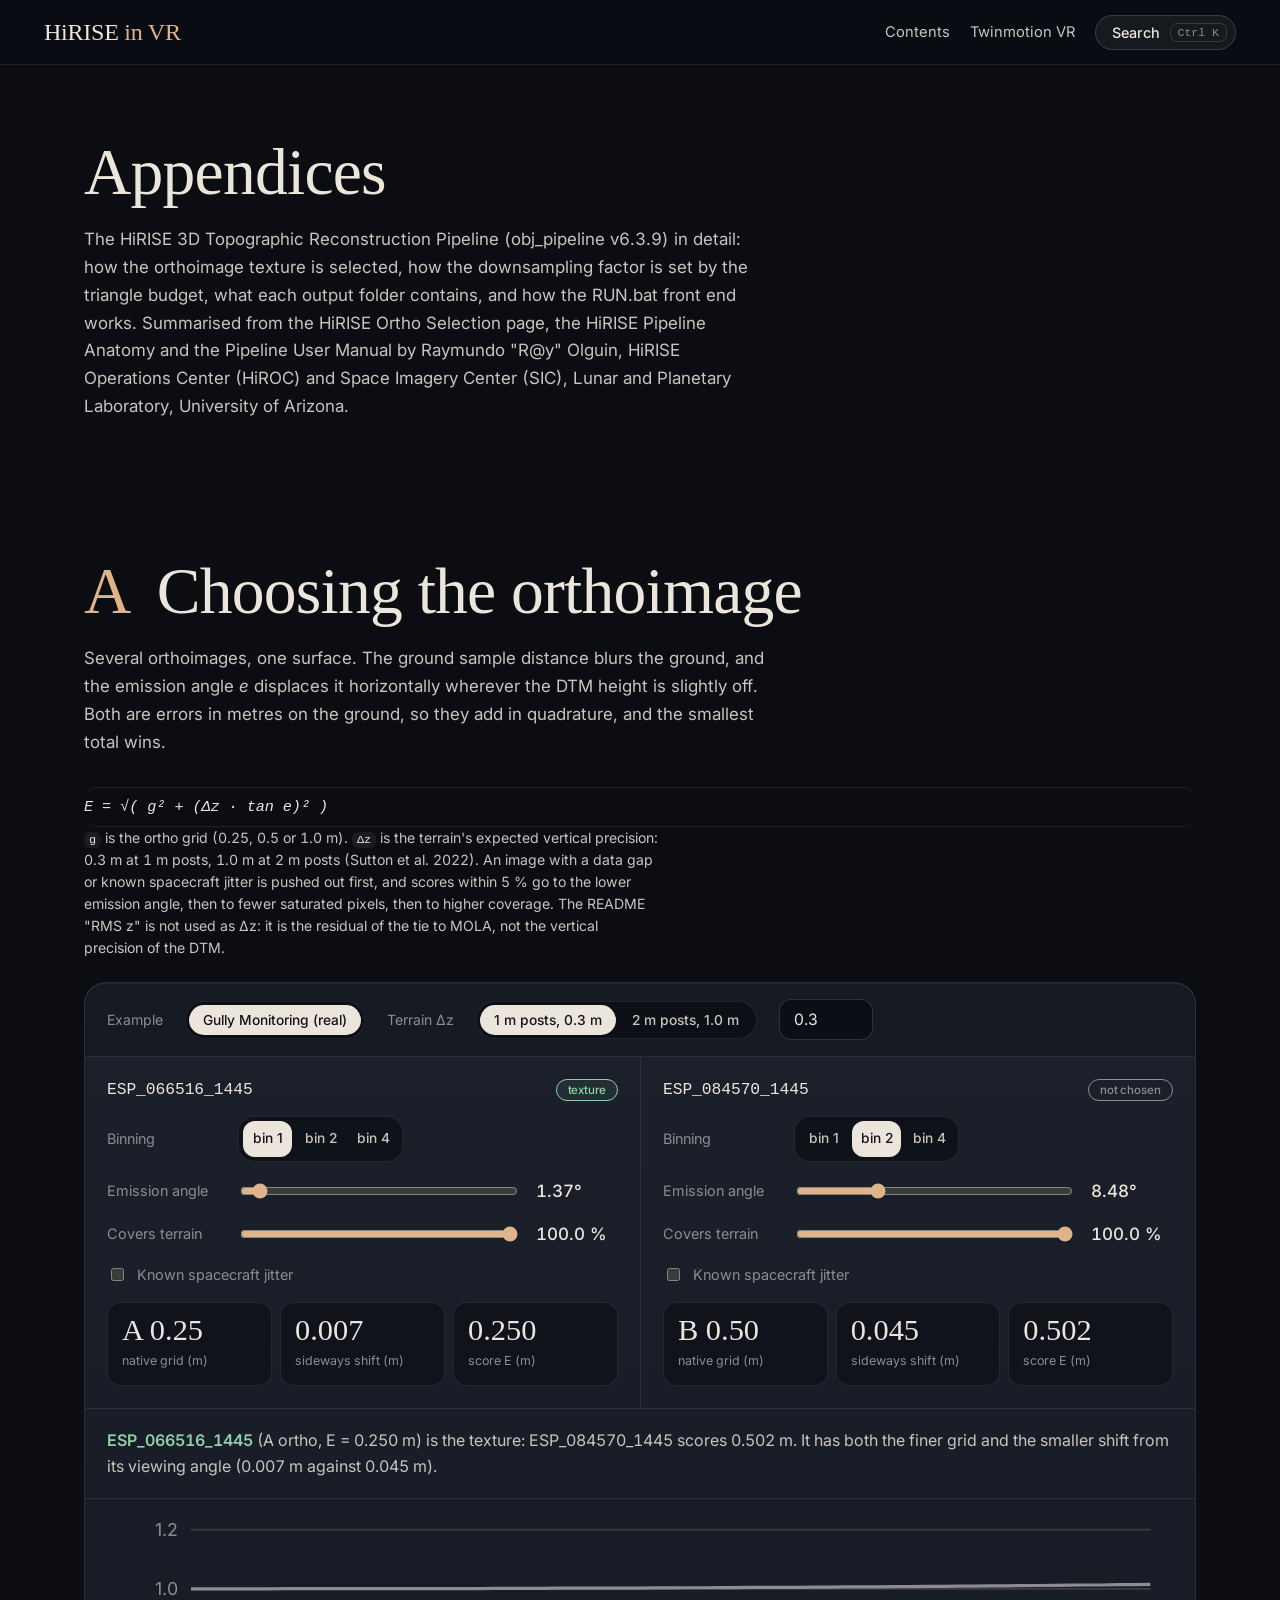
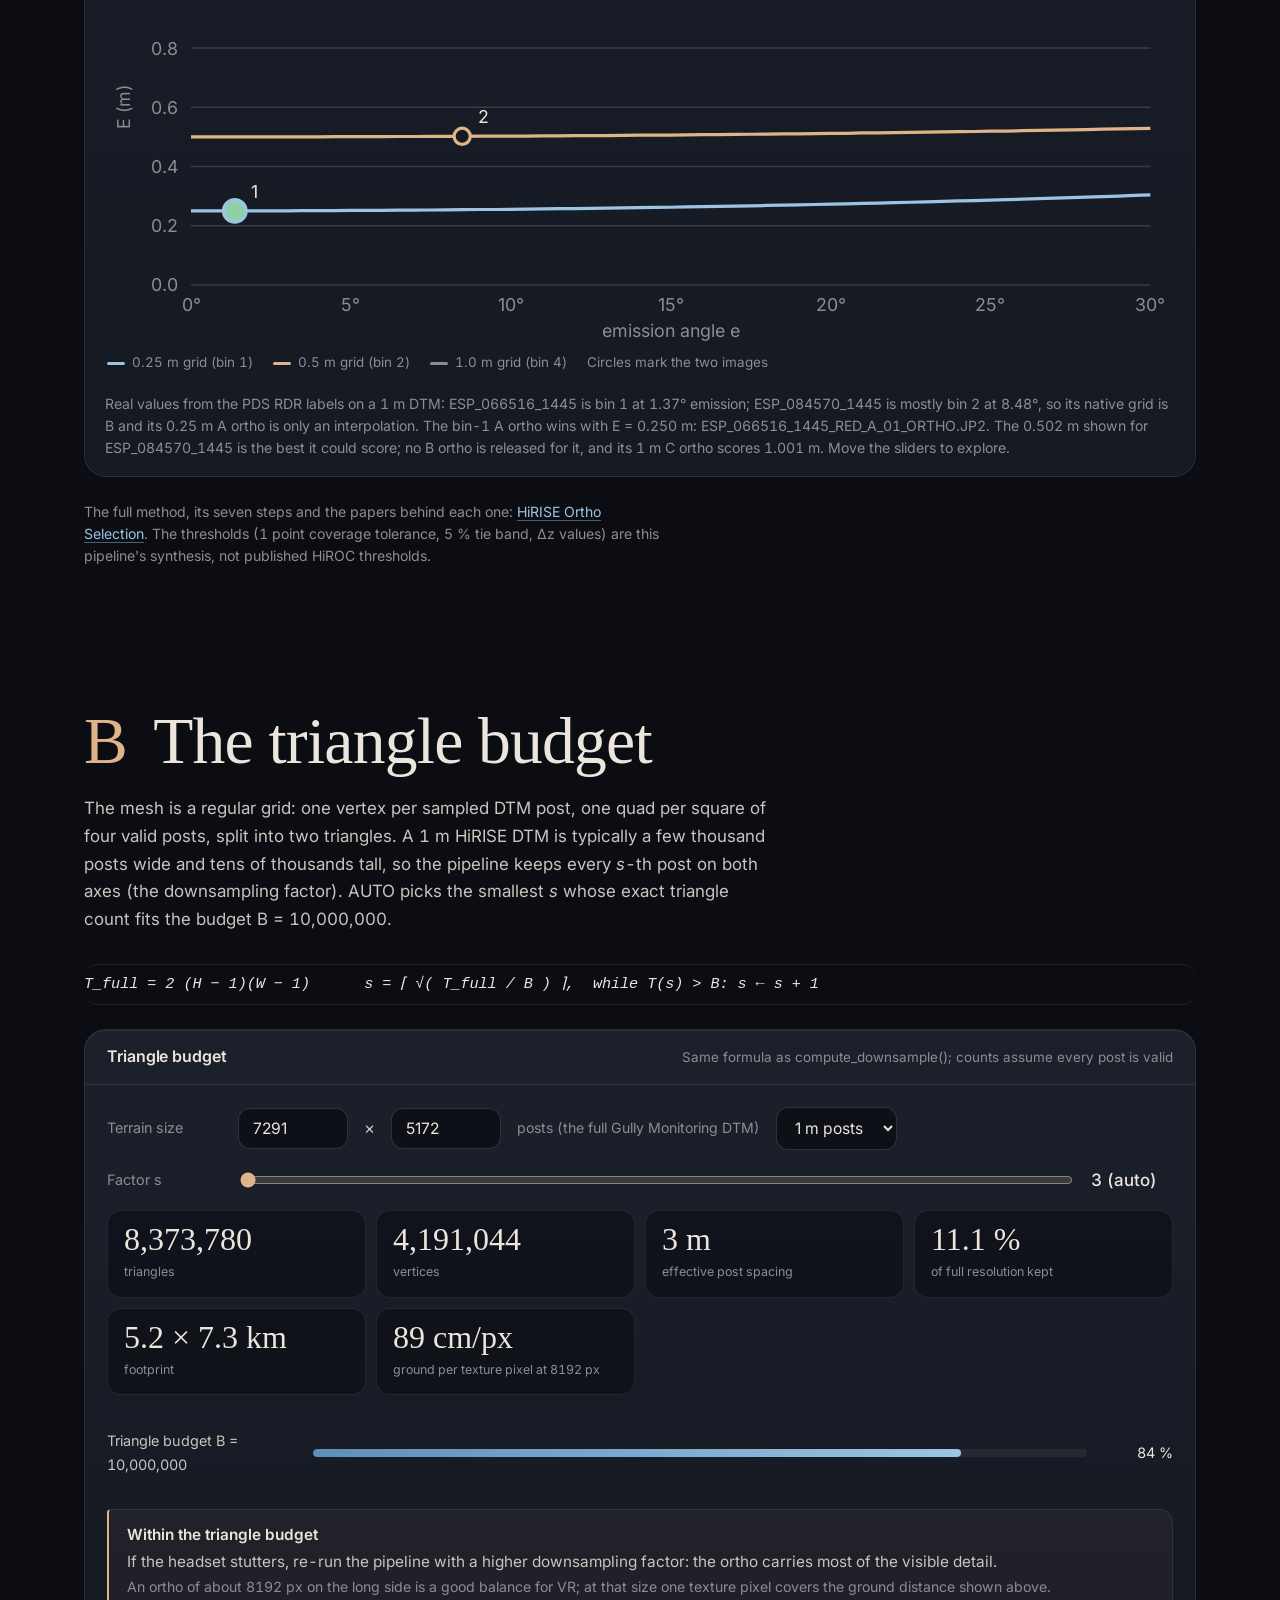
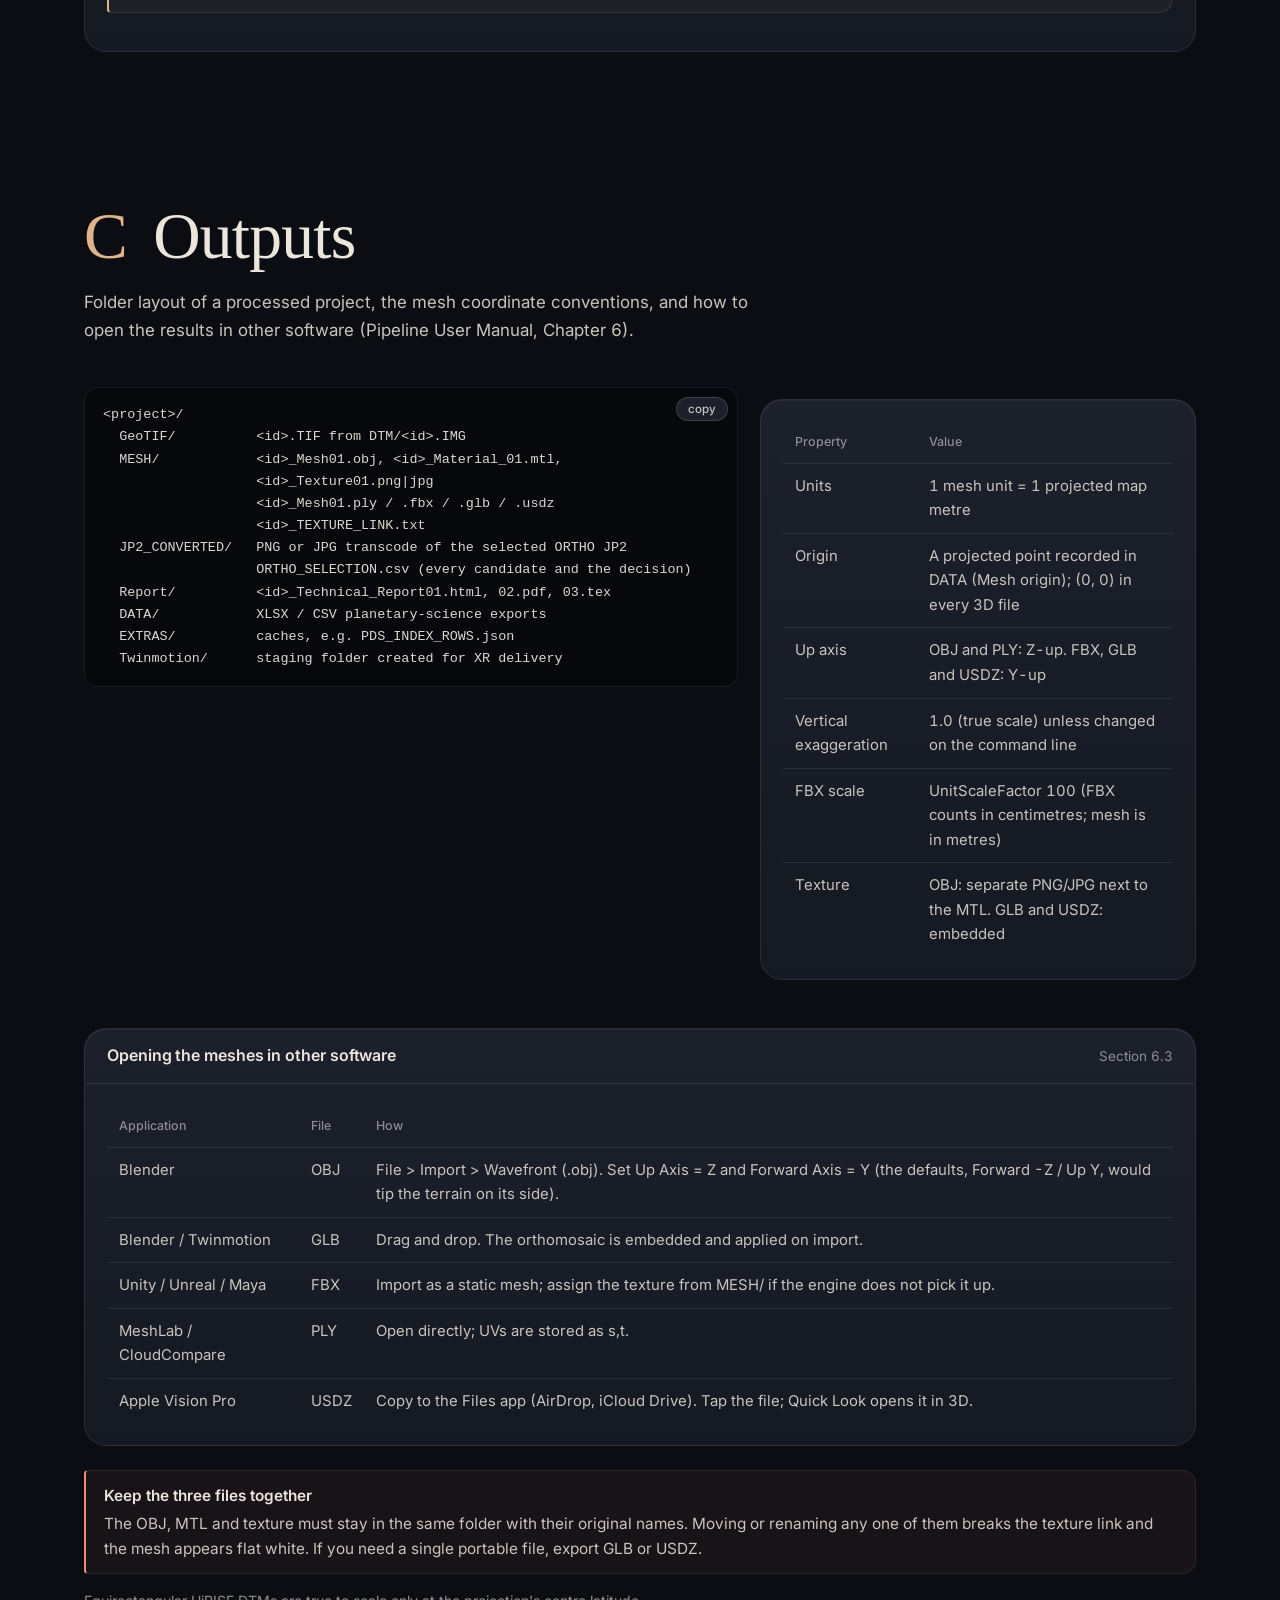
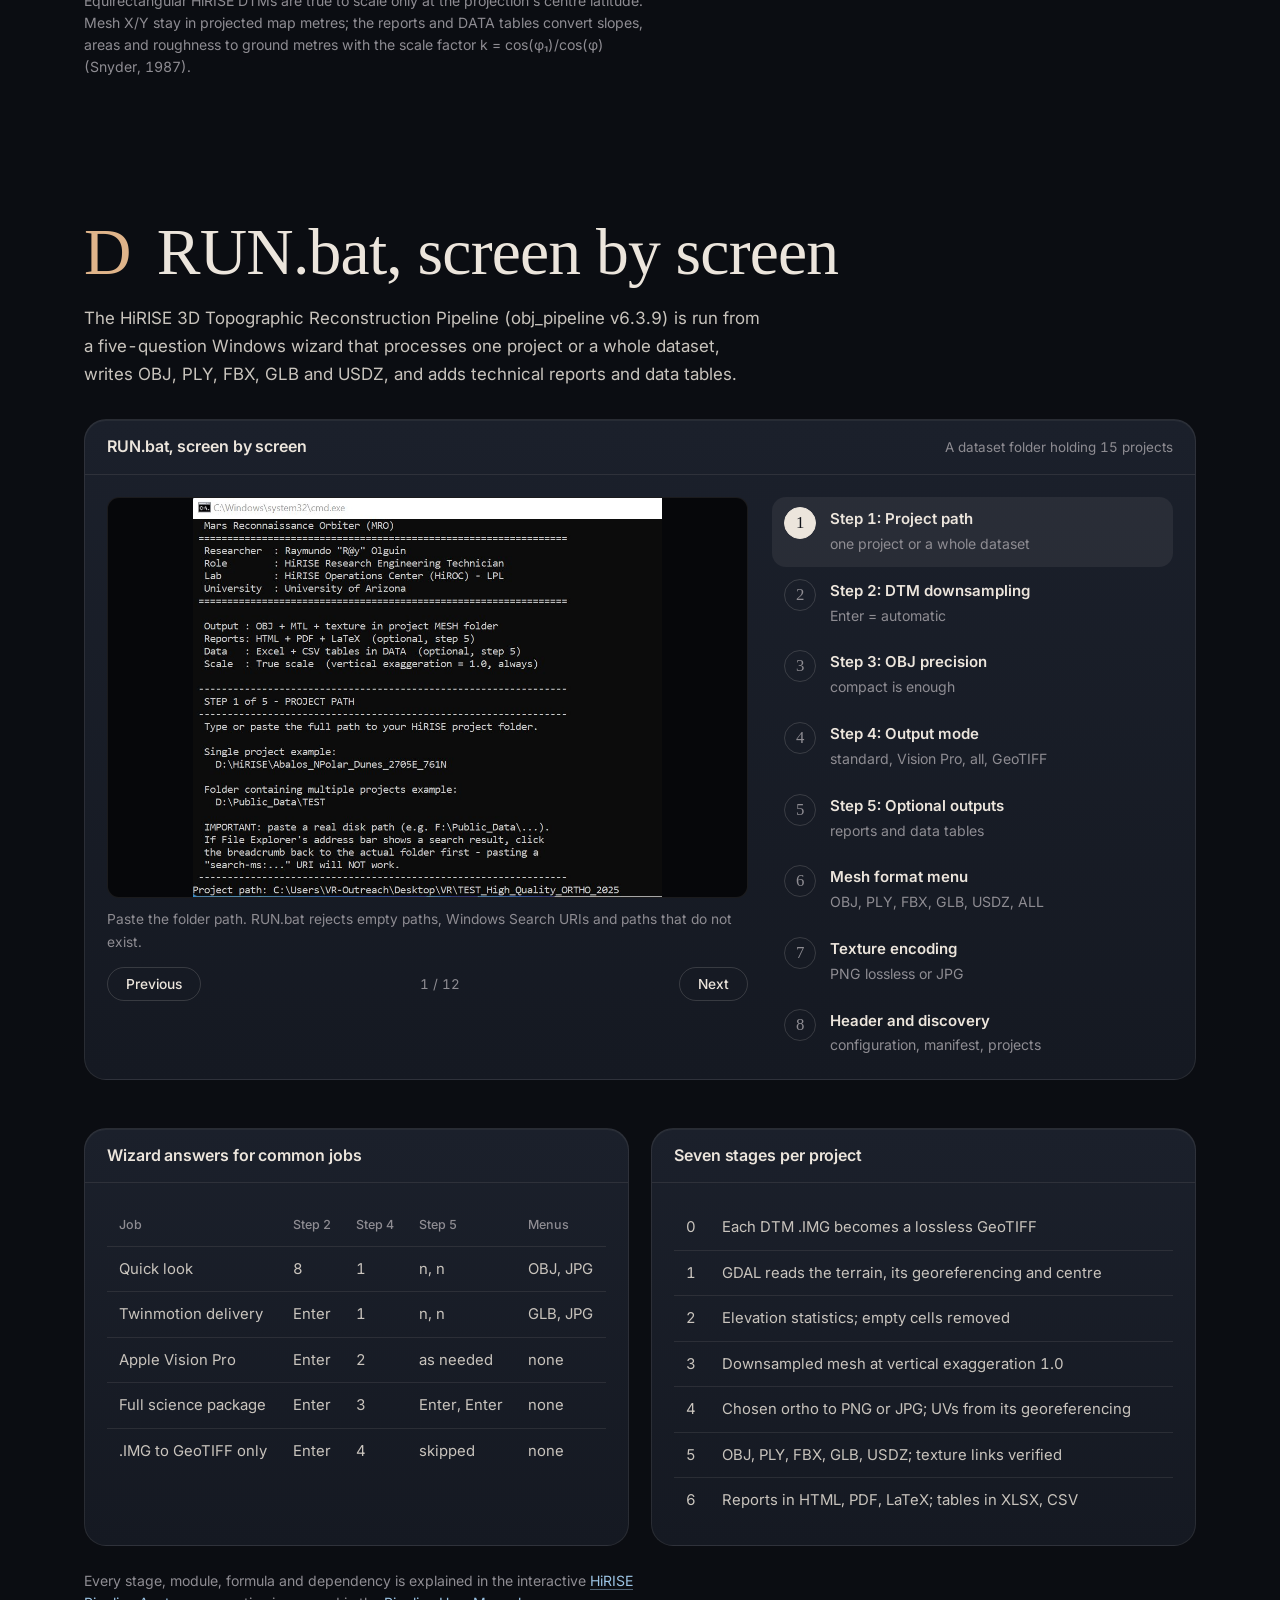
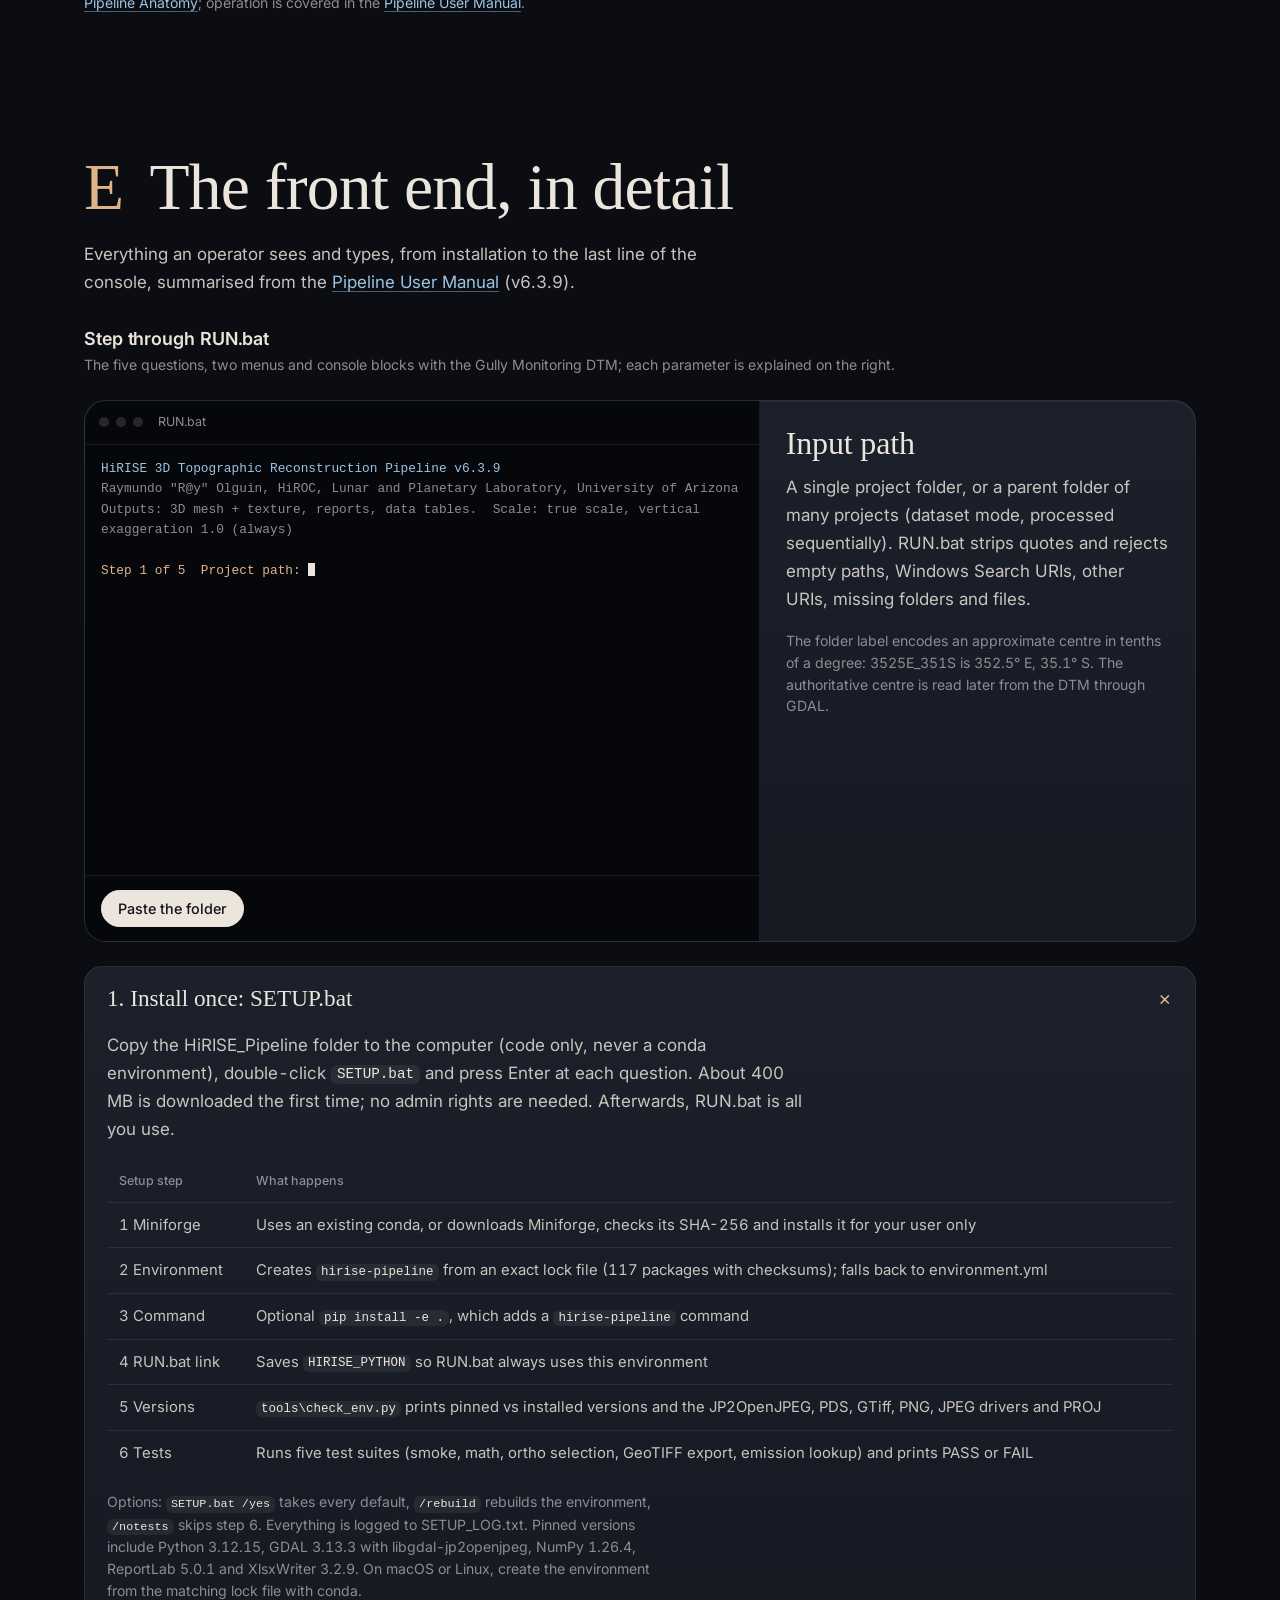
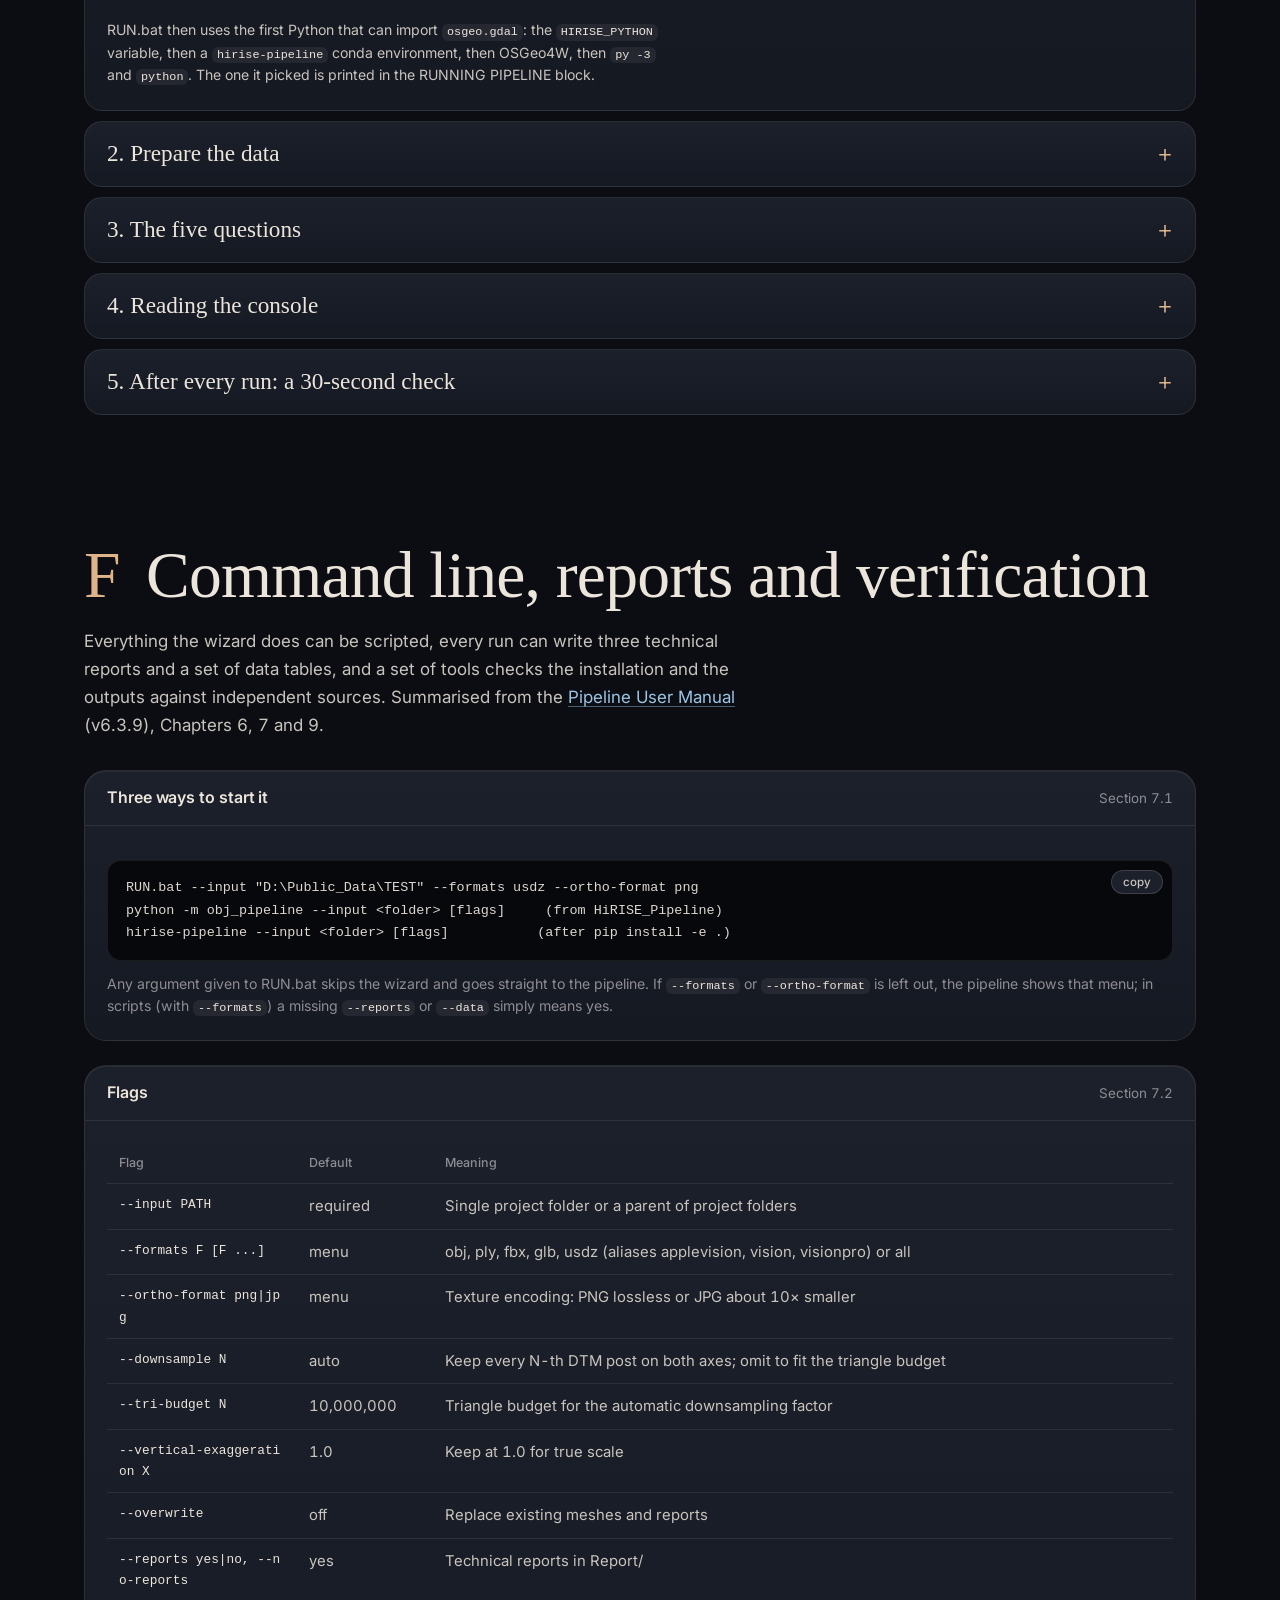
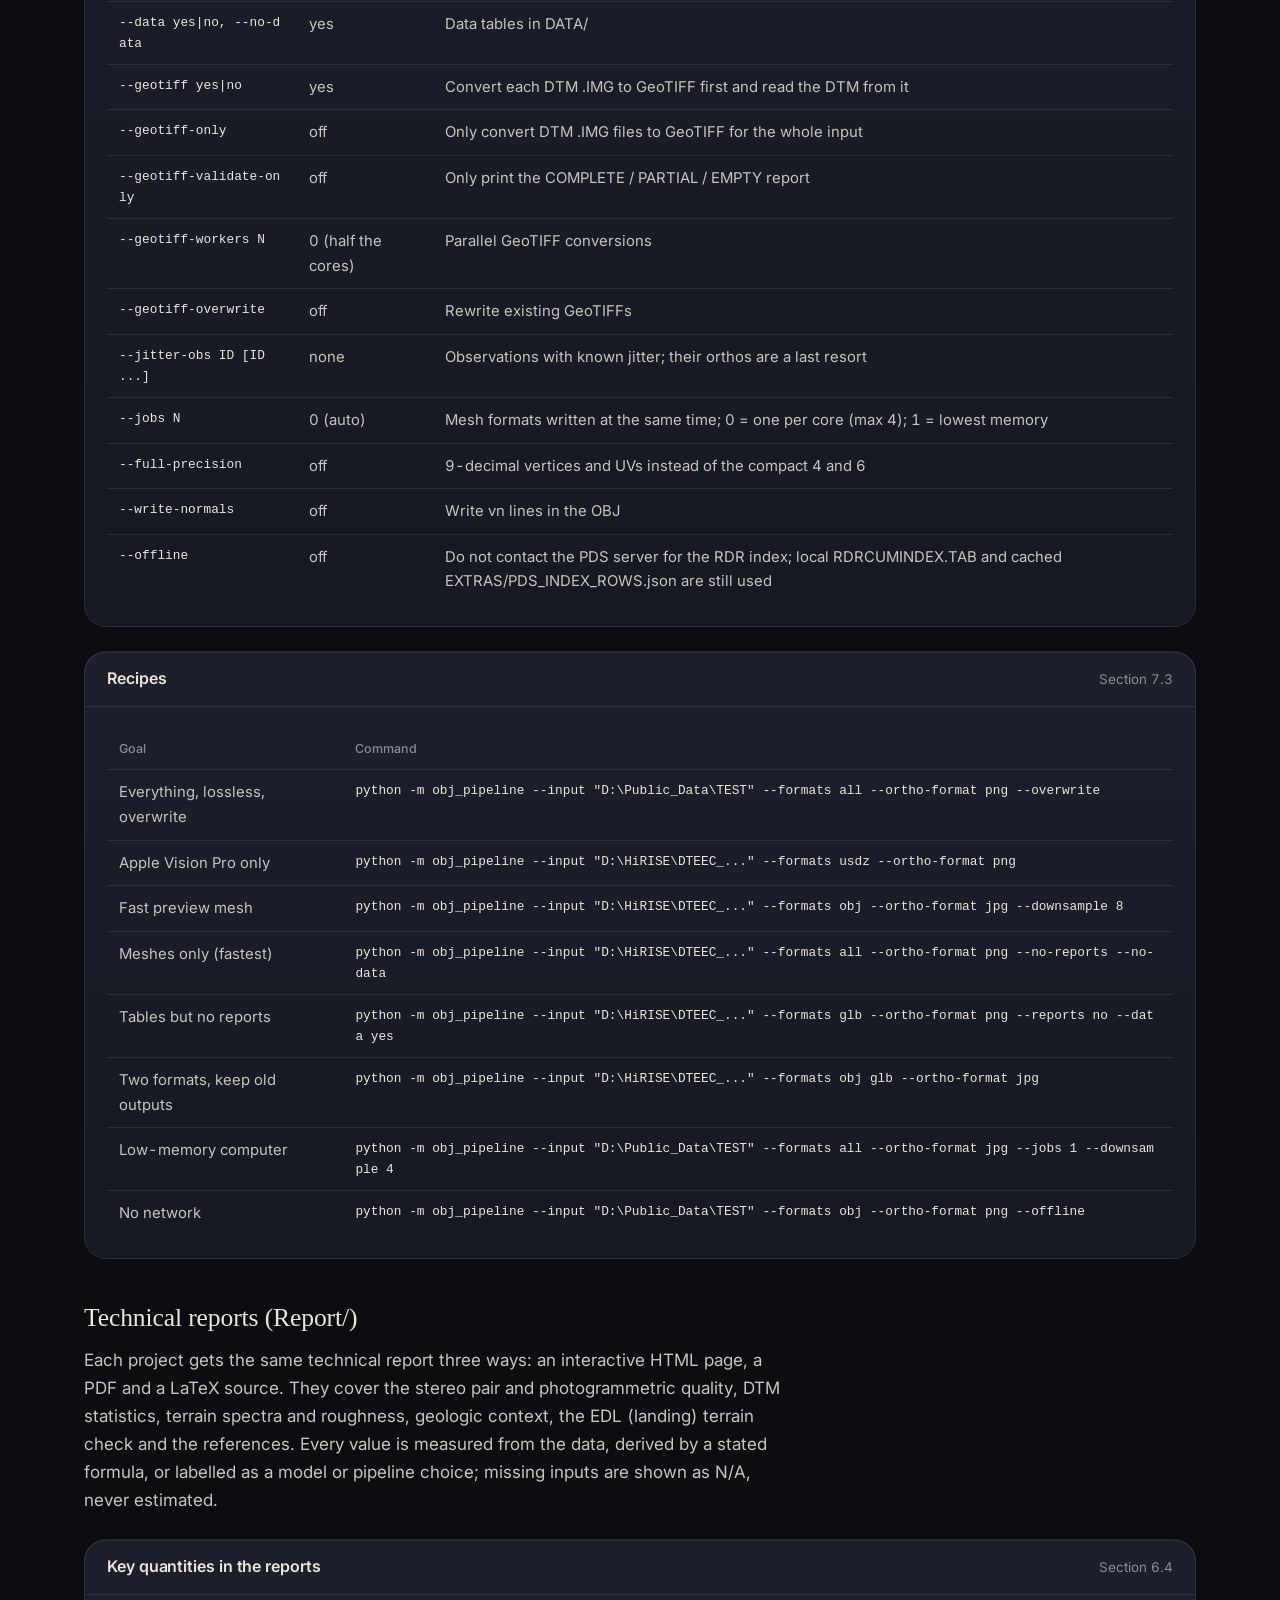
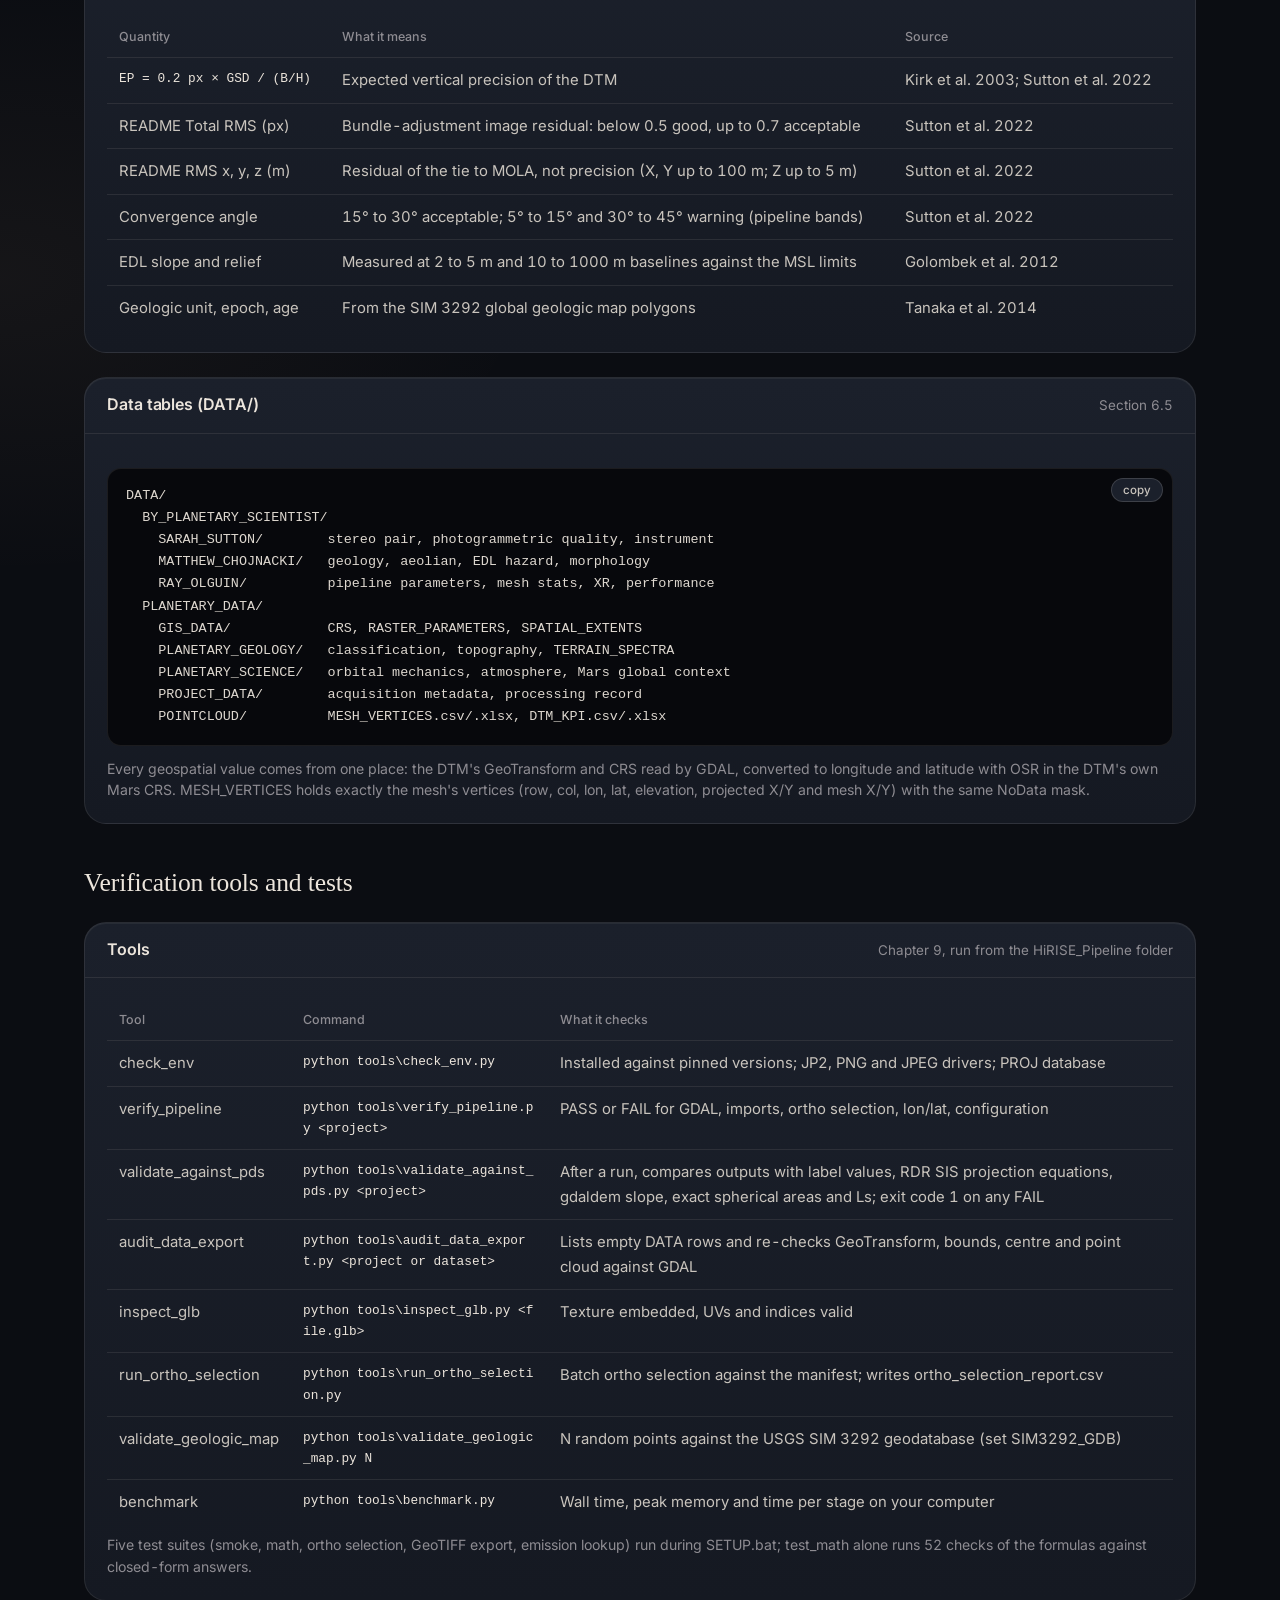
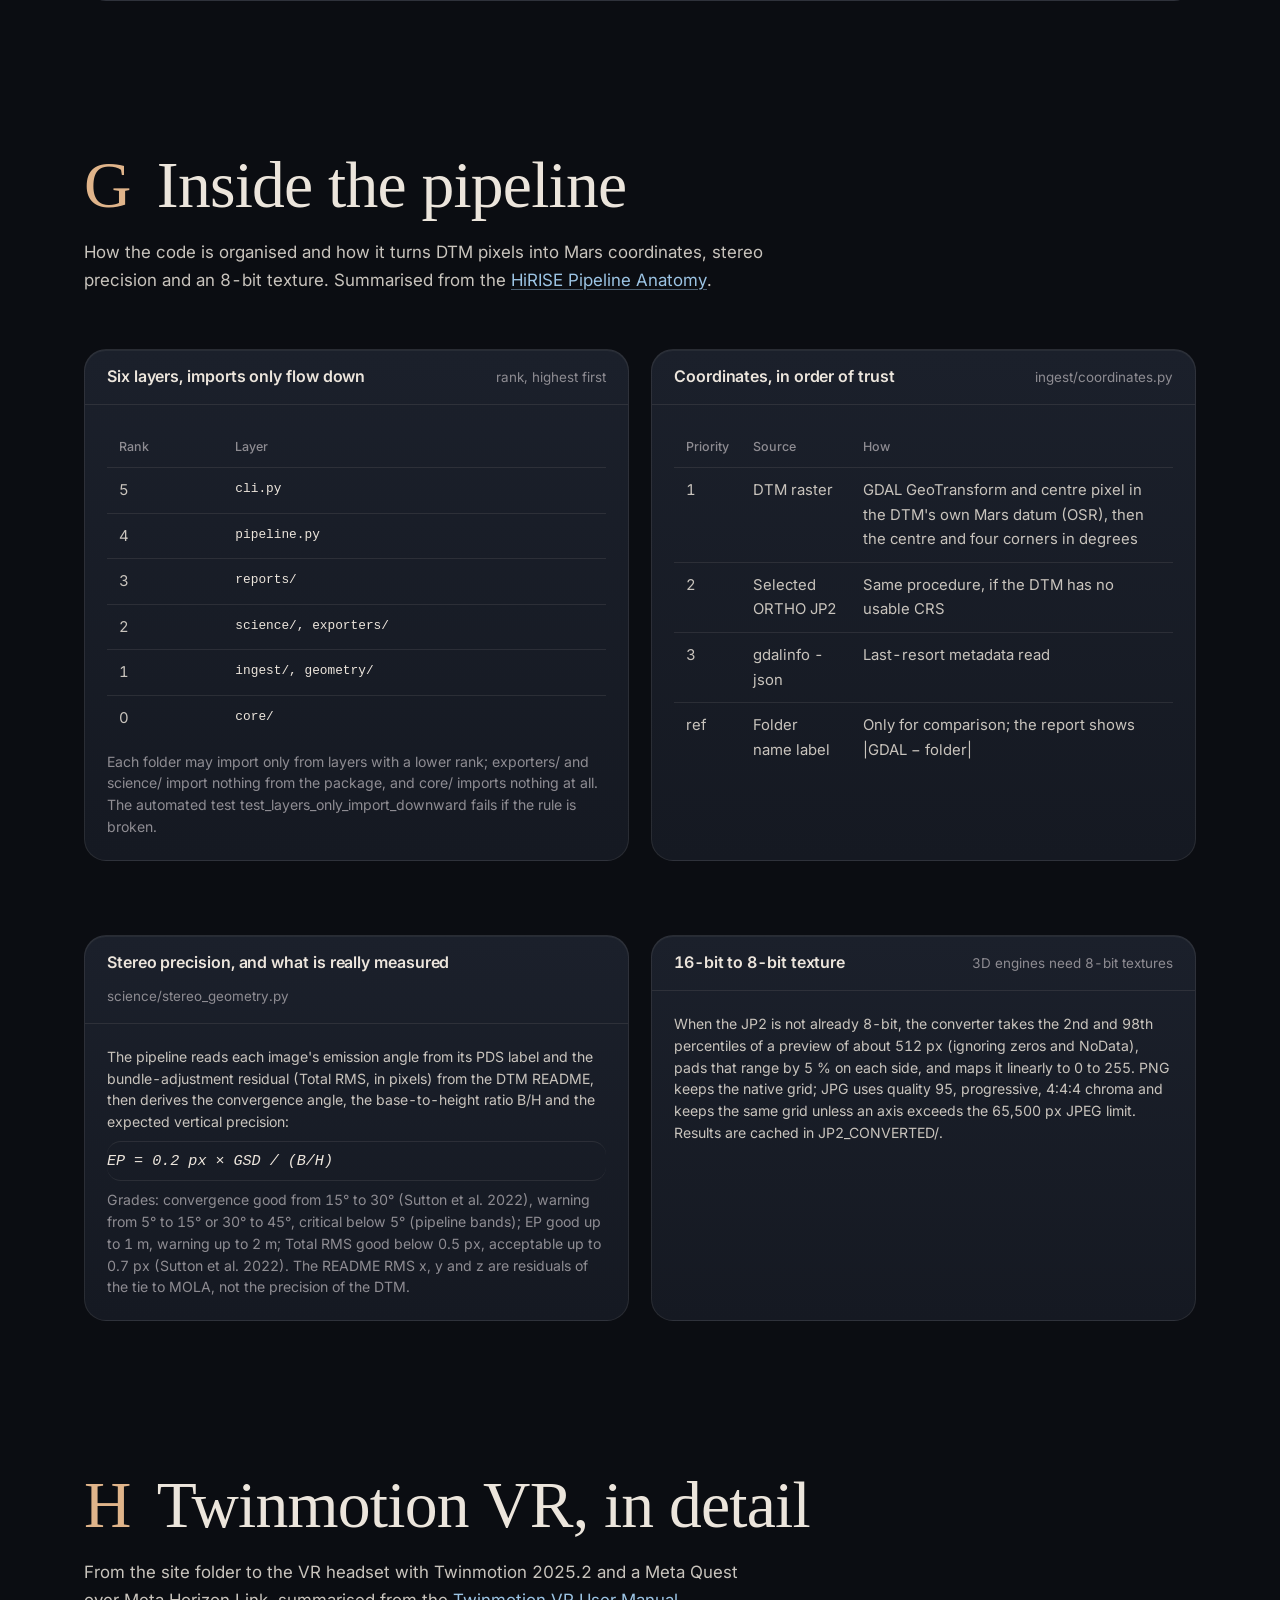
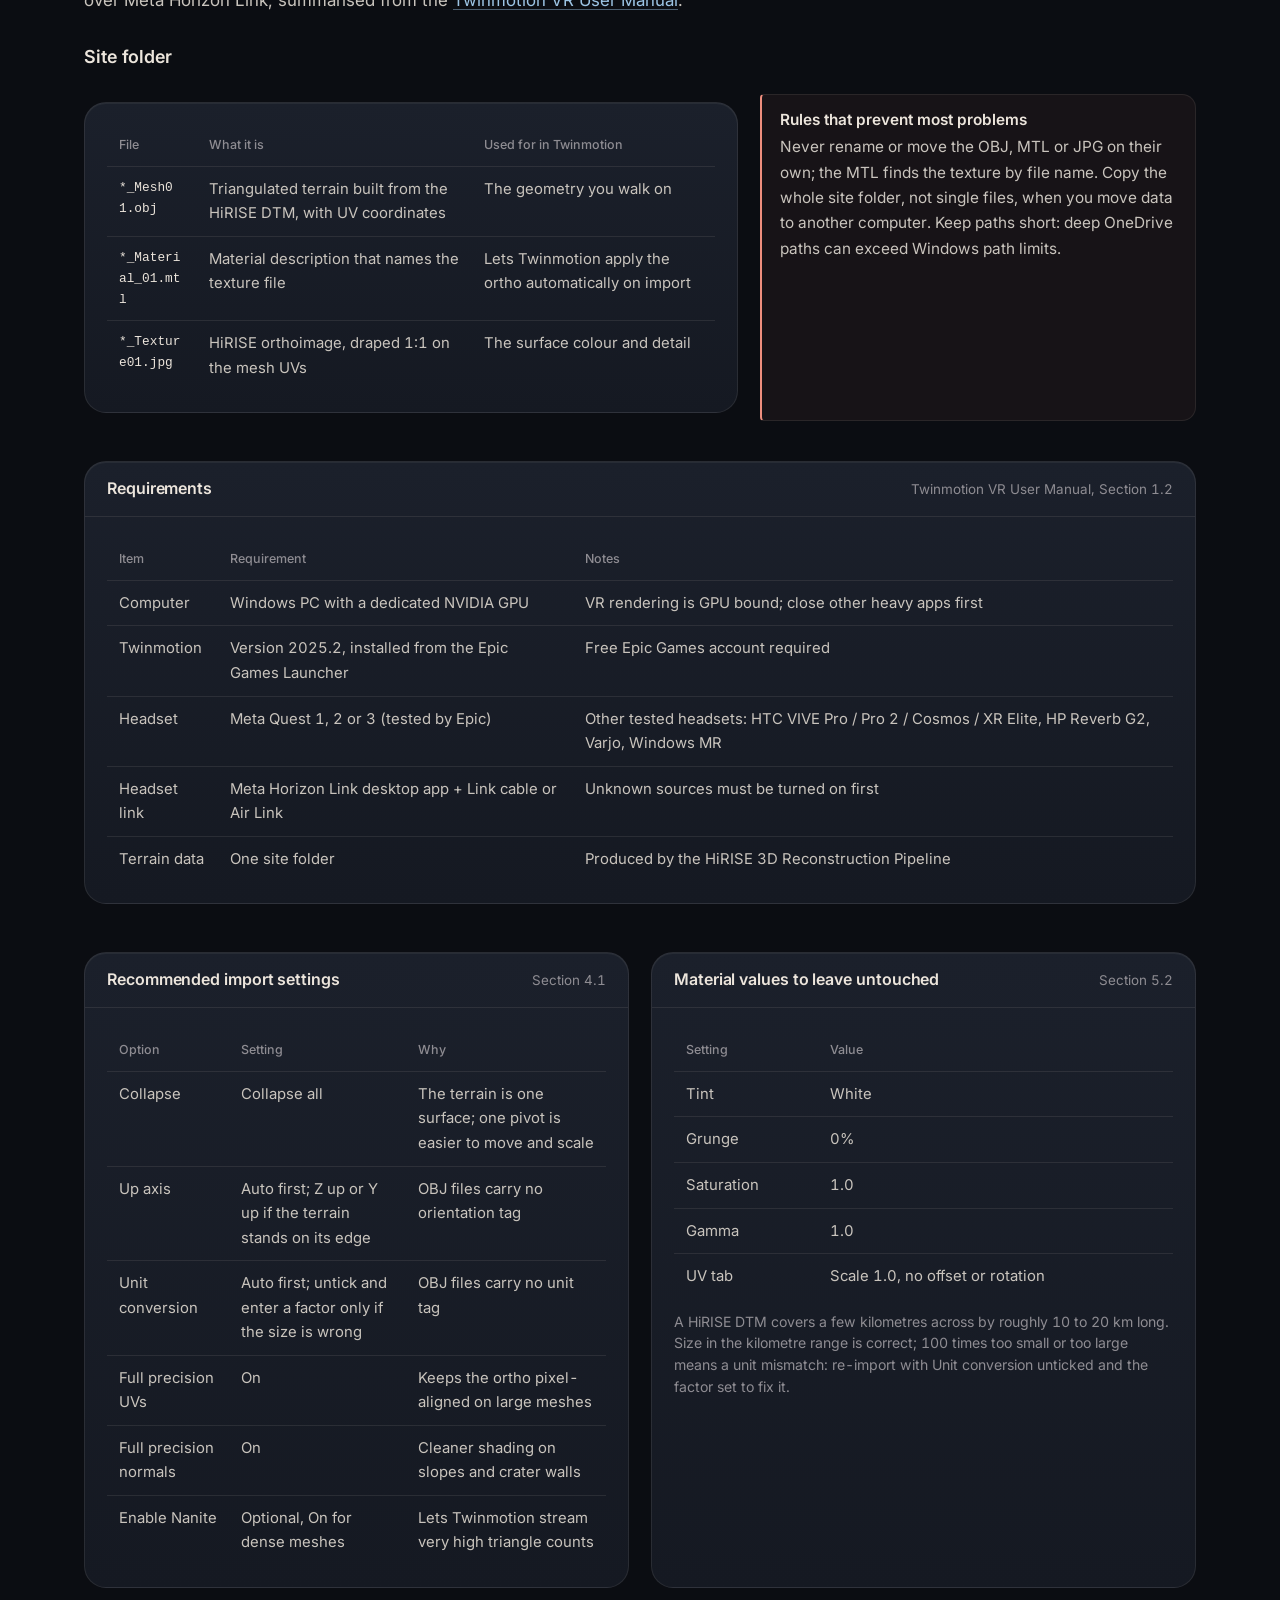
==== commit 01765179: "Add files via upload" ====
--- a/science.html
+++ b/science.html
@@ -22,7 +22,7 @@
 <link rel="canonical" href="https://rayolguinm.github.io/HiRISE_VR/science.html">
 <link rel="preconnect" href="https://fonts.googleapis.com">
 <link rel="preconnect" href="https://fonts.gstatic.com" crossorigin>
-<link rel="stylesheet" href="https://fonts.googleapis.com/css2?family=Instrument+Serif:ital@0;1&family=Geist:wght@300..700&family=Geist+Mono:wght@400;500&display=swap">
+<link rel="stylesheet" href="https://fonts.googleapis.com/css2?family=Inter:wght@400..800&family=Public+Sans:ital,wght@0,300..700;1,400&family=DM+Mono:wght@400;500&display=swap">
 <link rel="stylesheet" href="assets/css/site.css">
 <script type="importmap">{"imports":{
   "three":"./assets/vendor/three/three.module.min.js",
